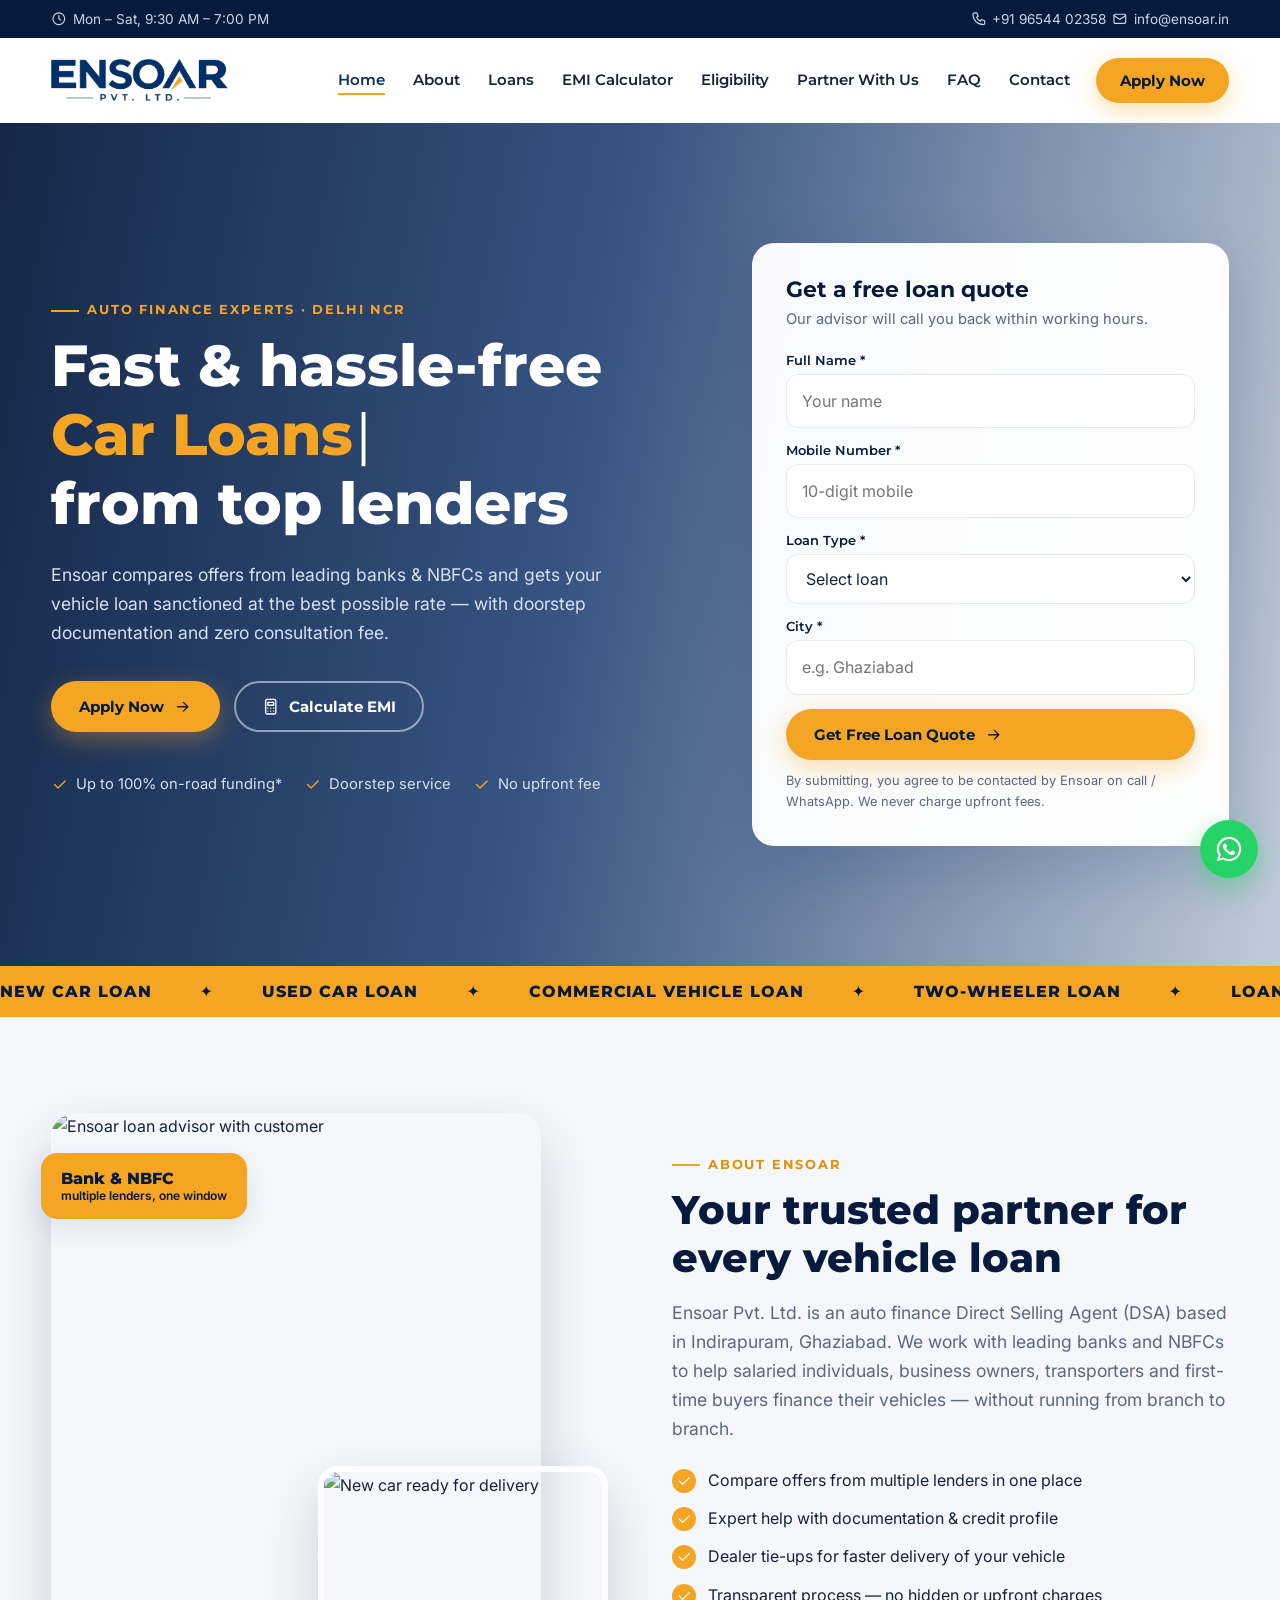
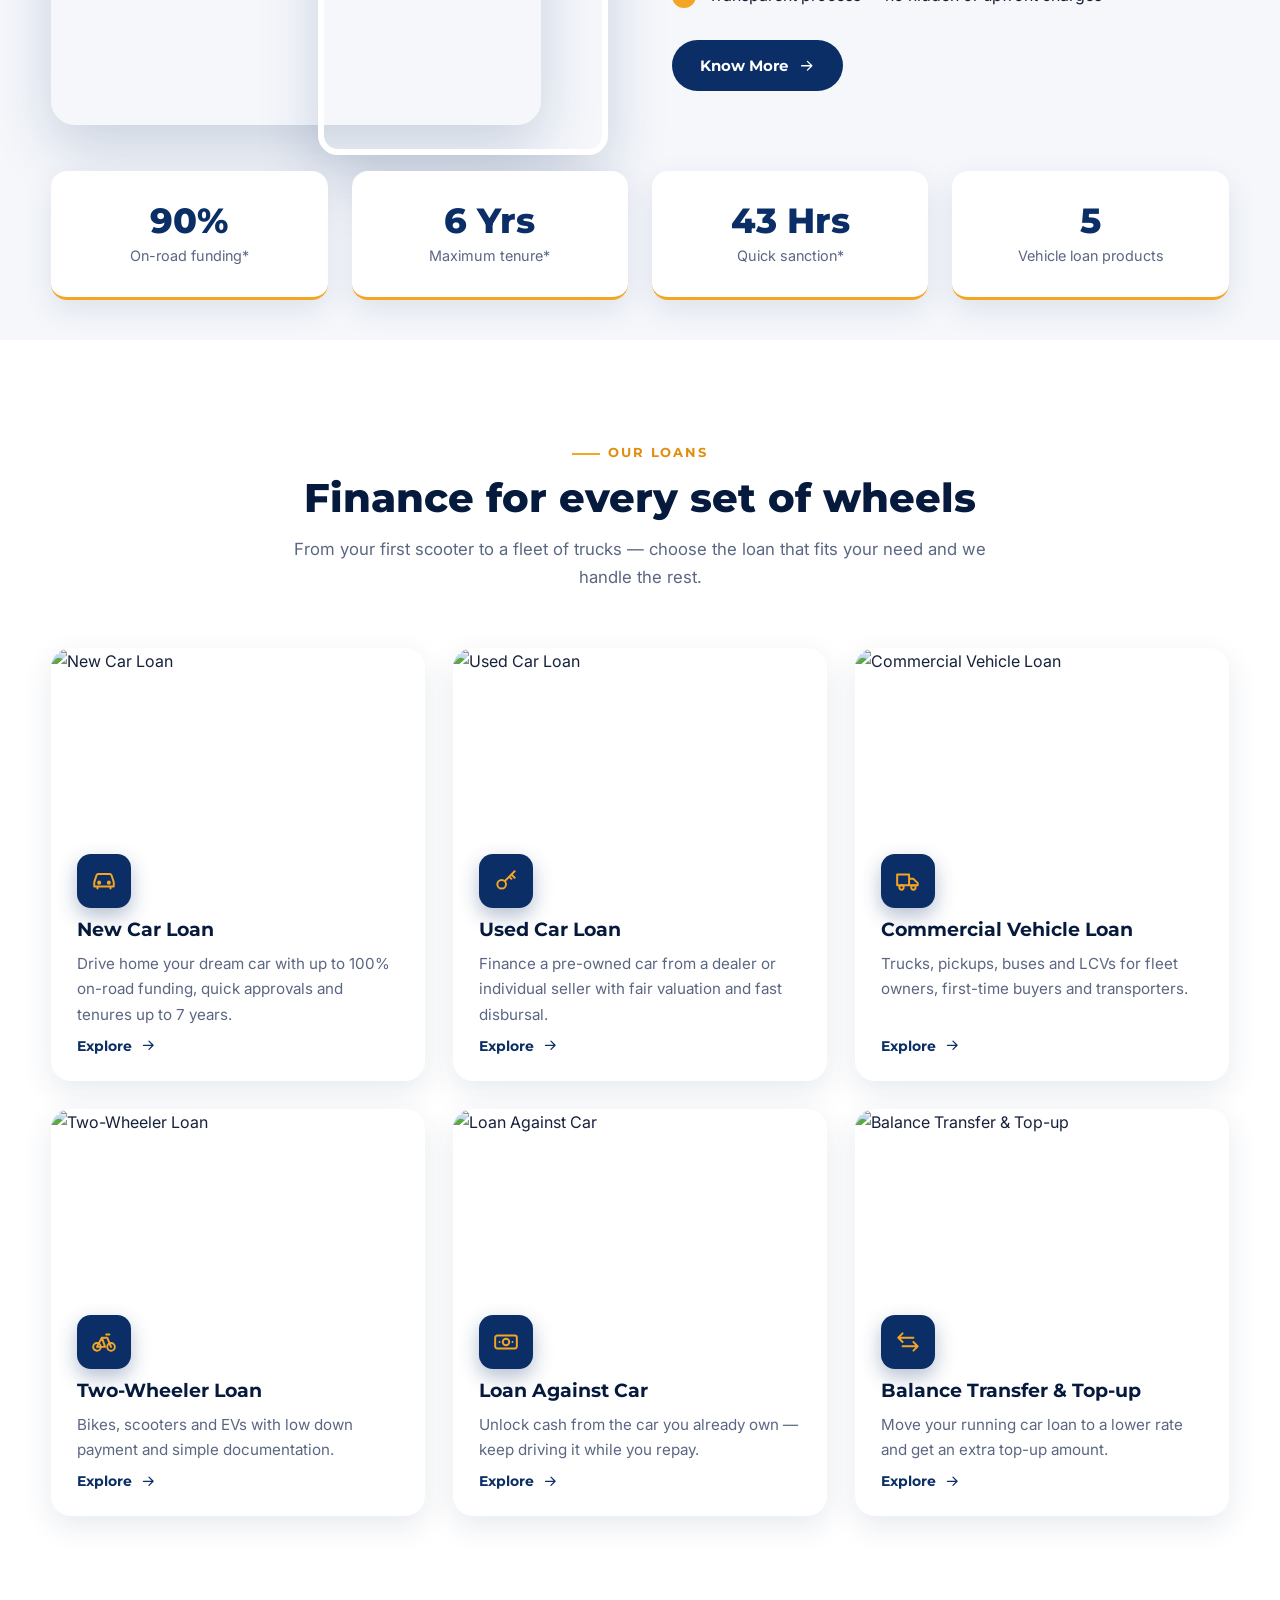
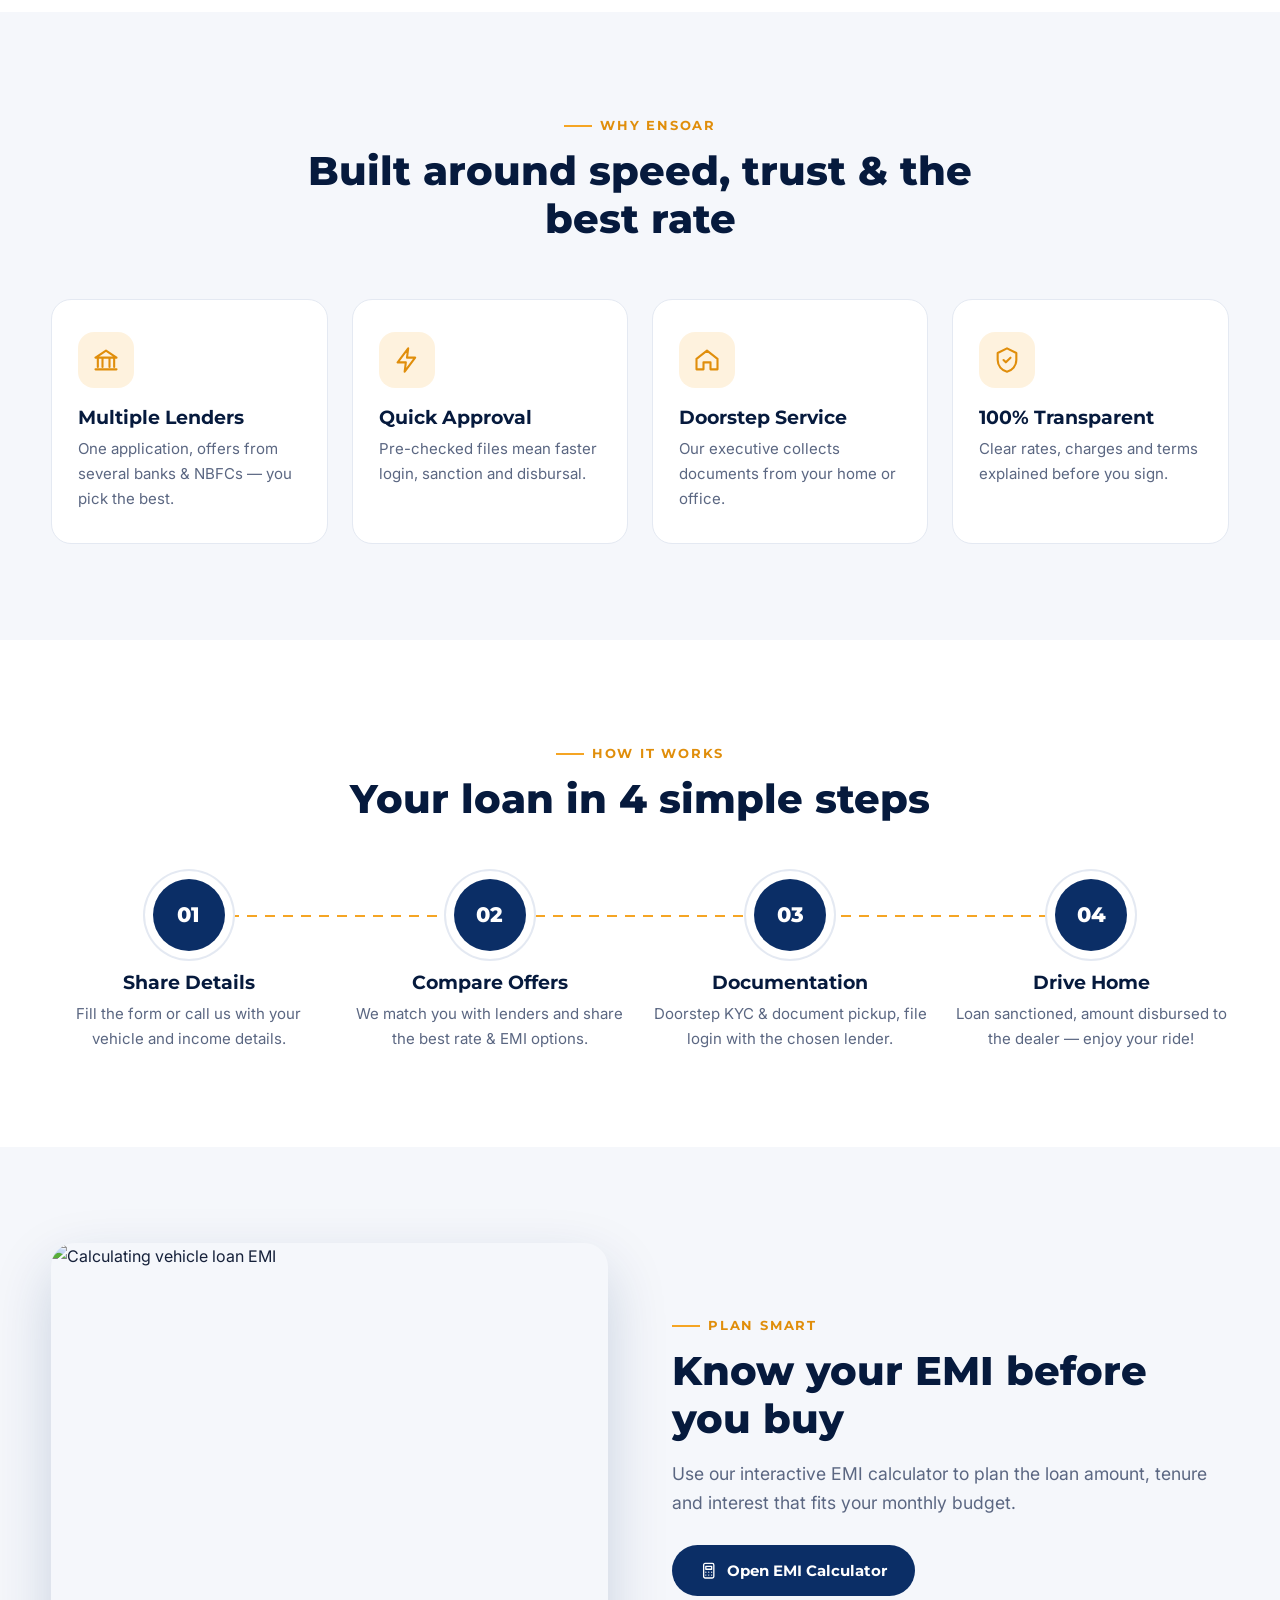
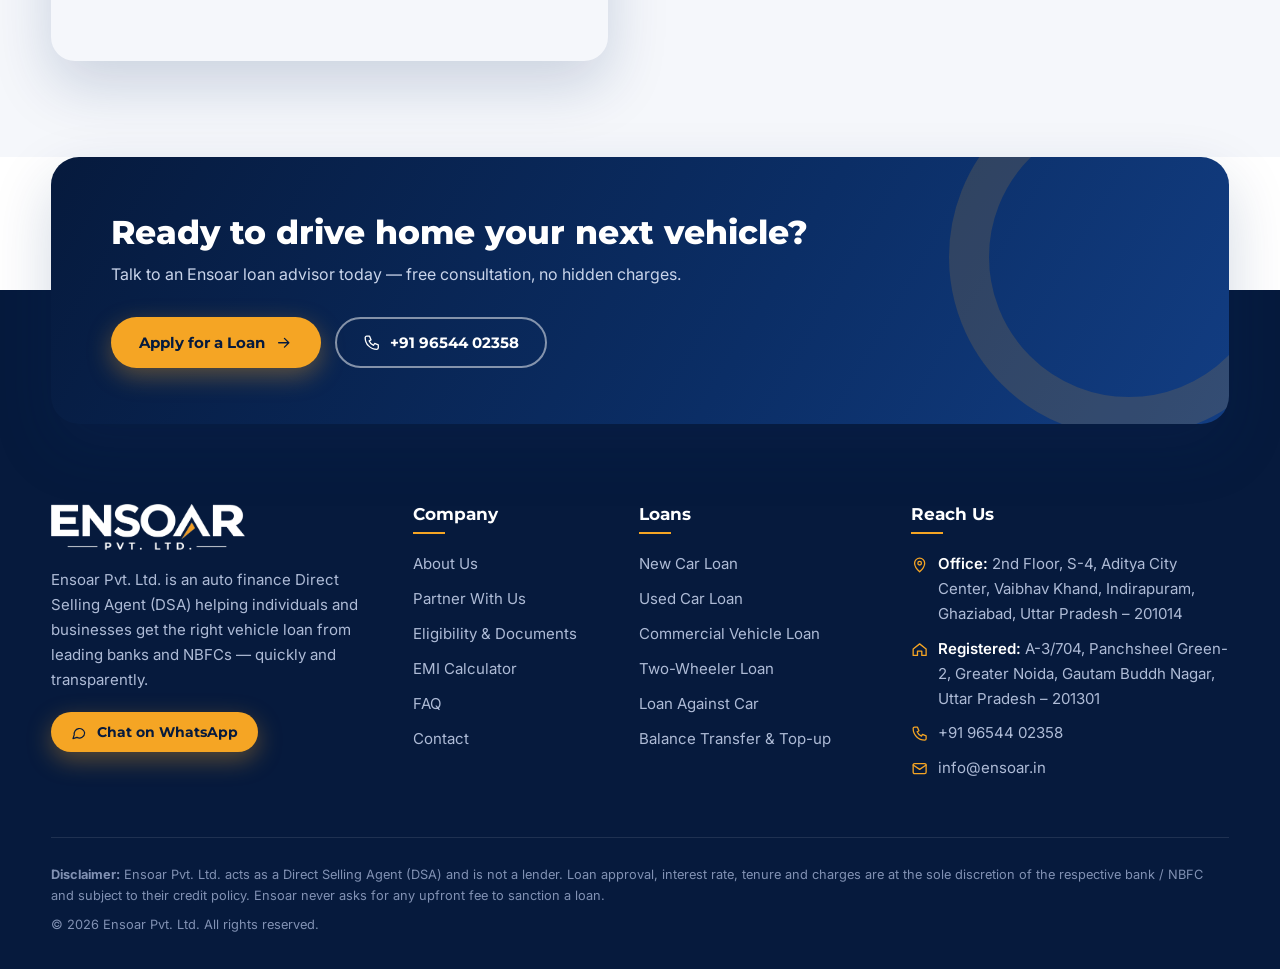
==== docs/index.html @ a695dcbd "Ensoar Pvt. Ltd. website: 8-page PHP site with GitHub Pages preview" ====
<!DOCTYPE html>
<html lang="en">
<head>
<meta charset="utf-8">
<meta name="viewport" content="width=device-width, initial-scale=1">
<title>Ensoar Pvt. Ltd. | Car, Commercial Vehicle &amp; Two-Wheeler Loans in Delhi NCR</title>
<meta name="description" content="Ensoar Pvt. Ltd. — trusted auto finance DSA in Delhi NCR for new car, used car, commercial vehicle and two-wheeler loans from leading banks &amp; NBFCs.">
<meta property="og:title" content="Ensoar Pvt. Ltd. | Car, Commercial Vehicle &amp; Two-Wheeler Loans in Delhi NCR">
<meta property="og:description" content="Ensoar Pvt. Ltd. — trusted auto finance DSA in Delhi NCR for new car, used car, commercial vehicle and two-wheeler loans from leading banks &amp; NBFCs.">
<meta property="og:image" content="img/logo.png">
<meta name="theme-color" content="#0b2e66">
<link rel="icon" type="image/png" href="img/favicon.png">
<link rel="preconnect" href="https://fonts.googleapis.com">
<link rel="preconnect" href="https://fonts.gstatic.com" crossorigin>
<link rel="preconnect" href="https://images.unsplash.com">
<link href="https://fonts.googleapis.com/css2?family=Montserrat:wght@600;700;800&family=Inter:wght@400;500;600&display=swap" rel="stylesheet">
<link rel="stylesheet" href="css/style.css?v=1">
</head>
<body class="page-home">
<div class="topbar">
  <div class="wrap">
    <span><svg class="ic" viewBox="0 0 24 24" fill="none" stroke="currentColor" stroke-width="1.8" stroke-linecap="round" stroke-linejoin="round" aria-hidden="true"><circle cx="12" cy="12" r="9"/><path d="M12 7v5l3 2"/></svg> Mon – Sat, 9:30 AM – 7:00 PM</span>
    <span class="tb-right">
      <a href="tel:+919654402358"><svg class="ic" viewBox="0 0 24 24" fill="none" stroke="currentColor" stroke-width="1.8" stroke-linecap="round" stroke-linejoin="round" aria-hidden="true"><path d="M5 3h4l2 5-2.5 1.5a11 11 0 0 0 6 6L16 13l5 2v4a2 2 0 0 1-2 2A16 16 0 0 1 3 5a2 2 0 0 1 2-2z"/></svg> +91 96544 02358</a>
      <a href="mailto:info@ensoar.in"><svg class="ic" viewBox="0 0 24 24" fill="none" stroke="currentColor" stroke-width="1.8" stroke-linecap="round" stroke-linejoin="round" aria-hidden="true"><rect x="3" y="5" width="18" height="14" rx="2"/><path d="M3 7l9 6 9-6"/></svg> info@ensoar.in</a>
    </span>
  </div>
</div>
<header class="site-header" id="top">
  <div class="wrap nav-wrap">
    <a href="index.html" class="brand" aria-label="Ensoar Pvt. Ltd. home"><img src="img/logo.png" alt="Ensoar Pvt. Ltd." width="180" height="43"></a>
    <nav class="nav" id="nav" aria-label="Main">
              <a href="index.html" class="active" aria-current="page">Home</a>
              <a href="about.html">About</a>
              <a href="services.html">Loans</a>
              <a href="emi-calculator.html">EMI Calculator</a>
              <a href="eligibility.html">Eligibility</a>
              <a href="partner.html">Partner With Us</a>
              <a href="faq.html">FAQ</a>
              <a href="contact.html">Contact</a>
            <a href="contact.html#apply" class="btn btn-accent nav-cta">Apply Now</a>
    </nav>
    <button class="burger" id="burger" aria-label="Open menu" aria-expanded="false" aria-controls="nav"><span></span><span></span><span></span></button>
  </div>
</header>
<main>
<section class="hero">
  <div class="hero-bg" style="background-image:url('https://images.unsplash.com/photo-1492144534655-ae79c964c9d7?auto=format&fit=crop&w=2400&q=85')"></div>
  <div class="wrap">
    <div>
      <span class="eyebrow reveal" style="color:var(--accent)">Auto Finance Experts · Delhi NCR</span>
      <h1 class="reveal">Fast &amp; hassle-free<br><span class="rotator" data-words='["Car Loans","Used Car Loans","Truck Loans","Bike Loans","Loan Against Car"]'></span><br>from top lenders</h1>
      <p class="lead reveal">Ensoar compares offers from leading banks &amp; NBFCs and gets your vehicle loan sanctioned at the best possible rate — with doorstep documentation and zero consultation fee.</p>
      <div class="hero-actions reveal">
        <a href="contact.html#apply" class="btn btn-accent">Apply Now <svg class="ic" viewBox="0 0 24 24" fill="none" stroke="currentColor" stroke-width="1.8" stroke-linecap="round" stroke-linejoin="round" aria-hidden="true"><path d="M5 12h14M13 6l6 6-6 6"/></svg></a>
        <a href="emi-calculator.html" class="btn btn-ghost-light"><svg class="ic" viewBox="0 0 24 24" fill="none" stroke="currentColor" stroke-width="1.8" stroke-linecap="round" stroke-linejoin="round" aria-hidden="true"><rect x="5" y="2" width="14" height="20" rx="2"/><path d="M8 6h8v4H8zM8 14h.01M12 14h.01M16 14h.01M8 18h.01M12 18h.01M16 18h.01"/></svg> Calculate EMI</a>
      </div>
      <div class="hero-badges reveal">
        <span><svg class="ic" viewBox="0 0 24 24" fill="none" stroke="currentColor" stroke-width="1.8" stroke-linecap="round" stroke-linejoin="round" aria-hidden="true"><path d="M5 12l5 5L20 7"/></svg> Up to 100% on-road funding*</span>
        <span><svg class="ic" viewBox="0 0 24 24" fill="none" stroke="currentColor" stroke-width="1.8" stroke-linecap="round" stroke-linejoin="round" aria-hidden="true"><path d="M5 12l5 5L20 7"/></svg> Doorstep service</span>
        <span><svg class="ic" viewBox="0 0 24 24" fill="none" stroke="currentColor" stroke-width="1.8" stroke-linecap="round" stroke-linejoin="round" aria-hidden="true"><path d="M5 12l5 5L20 7"/></svg> No upfront fee</span>
      </div>
    </div>
    <div class="quote-card reveal r">
      <h3>Get a free loan quote</h3>
      <p>Our advisor will call you back within working hours.</p>
      <form class="form-grid" action="#" data-wa="919654402358">
  <input type="hidden" name="kind" value="loan">
  <input type="text" name="website" class="hp" tabindex="-1" autocomplete="off" aria-hidden="true">
  <div class="field"><label for="n-loan1">Full Name *</label><input id="n-loan1" name="name" required maxlength="80" autocomplete="name" placeholder="Your name"></div>
  <div class="field"><label for="p-loan1">Mobile Number *</label><input id="p-loan1" name="phone" type="tel" required pattern="[6-9][0-9]{9}" maxlength="10" inputmode="numeric" autocomplete="tel-national" placeholder="10-digit mobile"></div>
      <div class="field"><label for="l-loan1">Loan Type *</label><select id="l-loan1" name="loan" required><option value="">Select loan</option><option>New Car Loan</option><option>Used Car Loan</option><option>Commercial Vehicle Loan</option><option>Two-Wheeler Loan</option><option>Loan Against Car</option><option>Balance Transfer & Top-up</option></select></div>
    <div class="field"><label for="c-loan1">City *</label><input id="c-loan1" name="city" required maxlength="60" placeholder="e.g. Ghaziabad"></div>
    <div class="field full">
    <button class="btn btn-accent" type="submit">Get Free Loan Quote <svg class="ic" viewBox="0 0 24 24" fill="none" stroke="currentColor" stroke-width="1.8" stroke-linecap="round" stroke-linejoin="round" aria-hidden="true"><path d="M5 12h14M13 6l6 6-6 6"/></svg></button>
    <p class="form-note">By submitting, you agree to be contacted by Ensoar on call / WhatsApp. We never charge upfront fees.</p>
  </div>
</form>
    </div>
  </div>
</section>

<div class="marquee" aria-hidden="true">
  <div class="marquee-track">
    <span>New Car Loan</span><span>Used Car Loan</span><span>Commercial Vehicle Loan</span><span>Two-Wheeler Loan</span><span>Loan Against Car</span><span>Balance Transfer</span><span>EV Finance</span><span>New Car Loan</span><span>Used Car Loan</span><span>Commercial Vehicle Loan</span><span>Two-Wheeler Loan</span><span>Loan Against Car</span><span>Balance Transfer</span><span>EV Finance</span>  </div>
</div>

<section class="bg-soft">
  <div class="wrap split">
    <div class="img-stack reveal l">
      <img class="main" src="https://images.unsplash.com/photo-1600880292203-757bb62b4baf?auto=format&fit=crop&w=1000&q=85" alt="Ensoar loan advisor with customer" loading="lazy">
      <img class="sub" src="https://images.unsplash.com/photo-1560958089-b8a1929cea89?auto=format&fit=crop&w=700&q=85" alt="New car ready for delivery" loading="lazy">
      <div class="tag">Bank &amp; NBFC<small>multiple lenders, one window</small></div>
    </div>
    <div class="reveal r">
      <span class="eyebrow">About Ensoar</span>
      <h2>Your trusted partner for every vehicle loan</h2>
      <p class="lead" style="margin-top:16px">Ensoar Pvt. Ltd. is an auto finance Direct Selling Agent (DSA) based in Indirapuram, Ghaziabad. We work with leading banks and NBFCs to help salaried individuals, business owners, transporters and first-time buyers finance their vehicles — without running from branch to branch.</p>
      <ul class="check-list">
        <li><svg class="ic" viewBox="0 0 24 24" fill="none" stroke="currentColor" stroke-width="1.8" stroke-linecap="round" stroke-linejoin="round" aria-hidden="true"><path d="M5 12l5 5L20 7"/></svg> Compare offers from multiple lenders in one place</li>
        <li><svg class="ic" viewBox="0 0 24 24" fill="none" stroke="currentColor" stroke-width="1.8" stroke-linecap="round" stroke-linejoin="round" aria-hidden="true"><path d="M5 12l5 5L20 7"/></svg> Expert help with documentation &amp; credit profile</li>
        <li><svg class="ic" viewBox="0 0 24 24" fill="none" stroke="currentColor" stroke-width="1.8" stroke-linecap="round" stroke-linejoin="round" aria-hidden="true"><path d="M5 12l5 5L20 7"/></svg> Dealer tie-ups for faster delivery of your vehicle</li>
        <li><svg class="ic" viewBox="0 0 24 24" fill="none" stroke="currentColor" stroke-width="1.8" stroke-linecap="round" stroke-linejoin="round" aria-hidden="true"><path d="M5 12l5 5L20 7"/></svg> Transparent process — no hidden or upfront charges</li>
      </ul>
      <a href="about.html" class="btn btn-navy">Know More <svg class="ic" viewBox="0 0 24 24" fill="none" stroke="currentColor" stroke-width="1.8" stroke-linecap="round" stroke-linejoin="round" aria-hidden="true"><path d="M5 12h14M13 6l6 6-6 6"/></svg></a>
    </div>
  </div>
</section>

<section class="stats-section bg-soft" style="padding-top:20px">
  <div class="wrap stats" data-stagger>
    <div class="stat"><b data-count="100" data-suffix="%">0</b><small>On-road funding*</small></div>
    <div class="stat"><b data-count="7" data-suffix=" Yrs">0</b><small>Maximum tenure*</small></div>
    <div class="stat"><b data-count="48" data-suffix=" Hrs">0</b><small>Quick sanction*</small></div>
    <div class="stat"><b data-count="6">0</b><small>Vehicle loan products</small></div>
  </div>
</section>

<section>
  <div class="wrap">
    <div class="sec-head reveal">
      <span class="eyebrow">Our Loans</span>
      <h2>Finance for every set of wheels</h2>
      <p>From your first scooter to a fleet of trucks — choose the loan that fits your need and we handle the rest.</p>
    </div>
    <div class="cards" data-stagger>
            <a class="loan-card" href="services.html#new-car">
        <div class="thumb"><img src="https://images.unsplash.com/photo-1494976388531-d1058494cdd8?auto=format&fit=crop&w=800&q=85" alt="New Car Loan" loading="lazy"></div>
        <div class="body">
          <span class="ic-badge"><svg class="ic" viewBox="0 0 24 24" fill="none" stroke="currentColor" stroke-width="1.8" stroke-linecap="round" stroke-linejoin="round" aria-hidden="true"><path d="M5 17h14M6 17v2M18 17v2M3 13l2-6a2 2 0 0 1 2-1.4h10A2 2 0 0 1 19 7l2 6v4H3z"/><circle cx="7.5" cy="13.5" r="1"/><circle cx="16.5" cy="13.5" r="1"/></svg></span>
          <h3>New Car Loan</h3>
          <p>Drive home your dream car with up to 100% on-road funding, quick approvals and tenures up to 7 years.</p>
          <span class="more">Explore <svg class="ic" viewBox="0 0 24 24" fill="none" stroke="currentColor" stroke-width="1.8" stroke-linecap="round" stroke-linejoin="round" aria-hidden="true"><path d="M5 12h14M13 6l6 6-6 6"/></svg></span>
        </div>
      </a>
            <a class="loan-card" href="services.html#used-car">
        <div class="thumb"><img src="https://images.unsplash.com/photo-1549317661-bd32c8ce0db2?auto=format&fit=crop&w=800&q=85" alt="Used Car Loan" loading="lazy"></div>
        <div class="body">
          <span class="ic-badge"><svg class="ic" viewBox="0 0 24 24" fill="none" stroke="currentColor" stroke-width="1.8" stroke-linecap="round" stroke-linejoin="round" aria-hidden="true"><circle cx="8" cy="15" r="4"/><path d="M11 12l9-9M17 6l3 3M15 8l2 2"/></svg></span>
          <h3>Used Car Loan</h3>
          <p>Finance a pre-owned car from a dealer or individual seller with fair valuation and fast disbursal.</p>
          <span class="more">Explore <svg class="ic" viewBox="0 0 24 24" fill="none" stroke="currentColor" stroke-width="1.8" stroke-linecap="round" stroke-linejoin="round" aria-hidden="true"><path d="M5 12h14M13 6l6 6-6 6"/></svg></span>
        </div>
      </a>
            <a class="loan-card" href="services.html#commercial">
        <div class="thumb"><img src="https://images.unsplash.com/photo-1519003722824-194d4455a60c?auto=format&fit=crop&w=800&q=85" alt="Commercial Vehicle Loan" loading="lazy"></div>
        <div class="body">
          <span class="ic-badge"><svg class="ic" viewBox="0 0 24 24" fill="none" stroke="currentColor" stroke-width="1.8" stroke-linecap="round" stroke-linejoin="round" aria-hidden="true"><path d="M2 6h11v10H2zM13 10h4l4 4v2h-8z"/><circle cx="6" cy="18" r="2"/><circle cx="17" cy="18" r="2"/></svg></span>
          <h3>Commercial Vehicle Loan</h3>
          <p>Trucks, pickups, buses and LCVs for fleet owners, first-time buyers and transporters.</p>
          <span class="more">Explore <svg class="ic" viewBox="0 0 24 24" fill="none" stroke="currentColor" stroke-width="1.8" stroke-linecap="round" stroke-linejoin="round" aria-hidden="true"><path d="M5 12h14M13 6l6 6-6 6"/></svg></span>
        </div>
      </a>
            <a class="loan-card" href="services.html#two-wheeler">
        <div class="thumb"><img src="https://images.unsplash.com/photo-1558981806-ec527fa84c39?auto=format&fit=crop&w=800&q=85" alt="Two-Wheeler Loan" loading="lazy"></div>
        <div class="body">
          <span class="ic-badge"><svg class="ic" viewBox="0 0 24 24" fill="none" stroke="currentColor" stroke-width="1.8" stroke-linecap="round" stroke-linejoin="round" aria-hidden="true"><circle cx="5.5" cy="16.5" r="3.5"/><circle cx="18.5" cy="16.5" r="3.5"/><path d="M5.5 16.5L10 8h5l3.5 8.5M10 8l3 8.5h-7.5M14 5h3"/></svg></span>
          <h3>Two-Wheeler Loan</h3>
          <p>Bikes, scooters and EVs with low down payment and simple documentation.</p>
          <span class="more">Explore <svg class="ic" viewBox="0 0 24 24" fill="none" stroke="currentColor" stroke-width="1.8" stroke-linecap="round" stroke-linejoin="round" aria-hidden="true"><path d="M5 12h14M13 6l6 6-6 6"/></svg></span>
        </div>
      </a>
            <a class="loan-card" href="services.html#loan-against-car">
        <div class="thumb"><img src="https://images.unsplash.com/photo-1552519507-da3b142c6e3d?auto=format&fit=crop&w=800&q=85" alt="Loan Against Car" loading="lazy"></div>
        <div class="body">
          <span class="ic-badge"><svg class="ic" viewBox="0 0 24 24" fill="none" stroke="currentColor" stroke-width="1.8" stroke-linecap="round" stroke-linejoin="round" aria-hidden="true"><rect x="2" y="6" width="20" height="12" rx="2"/><circle cx="12" cy="12" r="3"/><path d="M6 12h.01M18 12h.01"/></svg></span>
          <h3>Loan Against Car</h3>
          <p>Unlock cash from the car you already own — keep driving it while you repay.</p>
          <span class="more">Explore <svg class="ic" viewBox="0 0 24 24" fill="none" stroke="currentColor" stroke-width="1.8" stroke-linecap="round" stroke-linejoin="round" aria-hidden="true"><path d="M5 12h14M13 6l6 6-6 6"/></svg></span>
        </div>
      </a>
            <a class="loan-card" href="services.html#balance-transfer">
        <div class="thumb"><img src="https://images.unsplash.com/photo-1554224155-6726b3ff858f?auto=format&fit=crop&w=800&q=85" alt="Balance Transfer & Top-up" loading="lazy"></div>
        <div class="body">
          <span class="ic-badge"><svg class="ic" viewBox="0 0 24 24" fill="none" stroke="currentColor" stroke-width="1.8" stroke-linecap="round" stroke-linejoin="round" aria-hidden="true"><path d="M7 4L3 8l4 4M3 8h14M17 20l4-4-4-4M21 16H7"/></svg></span>
          <h3>Balance Transfer & Top-up</h3>
          <p>Move your running car loan to a lower rate and get an extra top-up amount.</p>
          <span class="more">Explore <svg class="ic" viewBox="0 0 24 24" fill="none" stroke="currentColor" stroke-width="1.8" stroke-linecap="round" stroke-linejoin="round" aria-hidden="true"><path d="M5 12h14M13 6l6 6-6 6"/></svg></span>
        </div>
      </a>
          </div>
  </div>
</section>

<section class="bg-soft">
  <div class="wrap">
    <div class="sec-head reveal">
      <span class="eyebrow">Why Ensoar</span>
      <h2>Built around speed, trust &amp; the best rate</h2>
    </div>
    <div class="features" data-stagger>
      <div class="feature"><div class="fi"><svg class="ic" viewBox="0 0 24 24" fill="none" stroke="currentColor" stroke-width="1.8" stroke-linecap="round" stroke-linejoin="round" aria-hidden="true"><path d="M3 10h18L12 4zM5 10v8M9 10v8M15 10v8M19 10v8M3 20h18"/></svg></div><h3>Multiple Lenders</h3><p>One application, offers from several banks &amp; NBFCs — you pick the best.</p></div>
      <div class="feature"><div class="fi"><svg class="ic" viewBox="0 0 24 24" fill="none" stroke="currentColor" stroke-width="1.8" stroke-linecap="round" stroke-linejoin="round" aria-hidden="true"><path d="M13 2L4 14h7l-1 8 9-12h-7z"/></svg></div><h3>Quick Approval</h3><p>Pre-checked files mean faster login, sanction and disbursal.</p></div>
      <div class="feature"><div class="fi"><svg class="ic" viewBox="0 0 24 24" fill="none" stroke="currentColor" stroke-width="1.8" stroke-linecap="round" stroke-linejoin="round" aria-hidden="true"><path d="M3 11l9-7 9 7v9h-6v-6H9v6H3z"/></svg></div><h3>Doorstep Service</h3><p>Our executive collects documents from your home or office.</p></div>
      <div class="feature"><div class="fi"><svg class="ic" viewBox="0 0 24 24" fill="none" stroke="currentColor" stroke-width="1.8" stroke-linecap="round" stroke-linejoin="round" aria-hidden="true"><path d="M12 2l8 4v6c0 5-3.5 9-8 10-4.5-1-8-5-8-10V6z"/><path d="M9 12l2 2 4-4"/></svg></div><h3>100% Transparent</h3><p>Clear rates, charges and terms explained before you sign.</p></div>
    </div>
  </div>
</section>

<section>
  <div class="wrap">
    <div class="sec-head reveal">
      <span class="eyebrow">How It Works</span>
      <h2>Your loan in 4 simple steps</h2>
    </div>
    <div class="steps" data-stagger>
      <div class="step"><h3>Share Details</h3><p>Fill the form or call us with your vehicle and income details.</p></div>
      <div class="step"><h3>Compare Offers</h3><p>We match you with lenders and share the best rate &amp; EMI options.</p></div>
      <div class="step"><h3>Documentation</h3><p>Doorstep KYC &amp; document pickup, file login with the chosen lender.</p></div>
      <div class="step"><h3>Drive Home</h3><p>Loan sanctioned, amount disbursed to the dealer — enjoy your ride!</p></div>
    </div>
  </div>
</section>

<section class="bg-soft">
  <div class="wrap split rev">
    <div class="reveal r">
      <span class="eyebrow">Plan Smart</span>
      <h2>Know your EMI before you buy</h2>
      <p class="lead" style="margin:16px 0 28px">Use our interactive EMI calculator to plan the loan amount, tenure and interest that fits your monthly budget.</p>
      <a href="emi-calculator.html" class="btn btn-navy"><svg class="ic" viewBox="0 0 24 24" fill="none" stroke="currentColor" stroke-width="1.8" stroke-linecap="round" stroke-linejoin="round" aria-hidden="true"><rect x="5" y="2" width="14" height="20" rx="2"/><path d="M8 6h8v4H8zM8 14h.01M12 14h.01M16 14h.01M8 18h.01M12 18h.01M16 18h.01"/></svg> Open EMI Calculator</a>
    </div>
    <div class="reveal l z">
      <img src="https://images.unsplash.com/photo-1554224155-6726b3ff858f?auto=format&fit=crop&w=1100&q=85" alt="Calculating vehicle loan EMI" loading="lazy" style="border-radius:24px;box-shadow:var(--shadow-lg);aspect-ratio:4/3;object-fit:cover;width:100%">
    </div>
  </div>
</section>
</main>
<section class="cta-band">
  <div class="wrap cta-inner reveal">
    <div>
      <h2>Ready to drive home your next vehicle?</h2>
      <p>Talk to an Ensoar loan advisor today — free consultation, no hidden charges.</p>
    </div>
    <div class="cta-actions">
      <a href="contact.html#apply" class="btn btn-accent">Apply for a Loan <svg class="ic" viewBox="0 0 24 24" fill="none" stroke="currentColor" stroke-width="1.8" stroke-linecap="round" stroke-linejoin="round" aria-hidden="true"><path d="M5 12h14M13 6l6 6-6 6"/></svg></a>
      <a href="tel:+919654402358" class="btn btn-ghost-light"><svg class="ic" viewBox="0 0 24 24" fill="none" stroke="currentColor" stroke-width="1.8" stroke-linecap="round" stroke-linejoin="round" aria-hidden="true"><path d="M5 3h4l2 5-2.5 1.5a11 11 0 0 0 6 6L16 13l5 2v4a2 2 0 0 1-2 2A16 16 0 0 1 3 5a2 2 0 0 1 2-2z"/></svg> +91 96544 02358</a>
    </div>
  </div>
</section>
<footer class="site-footer">
  <div class="wrap footer-grid">
    <div>
      <img src="img/logo-white.png" alt="Ensoar Pvt. Ltd." class="footer-logo" width="200" height="48" loading="lazy">
      <p>Ensoar Pvt. Ltd. is an auto finance Direct Selling Agent (DSA) helping individuals and businesses get the right vehicle loan from leading banks and NBFCs — quickly and transparently.</p>
      <a href="https://wa.me/919654402358" class="btn btn-accent btn-sm" target="_blank" rel="noopener"><svg class="ic" viewBox="0 0 24 24" fill="none" stroke="currentColor" stroke-width="1.8" stroke-linecap="round" stroke-linejoin="round" aria-hidden="true"><path d="M21 12a8 8 0 0 1-11.8 7L3 21l2-6A8 8 0 1 1 21 12z"/></svg> Chat on WhatsApp</a>
    </div>
    <div>
      <h4>Company</h4>
      <ul>
        <li><a href="about.html">About Us</a></li>
        <li><a href="partner.html">Partner With Us</a></li>
        <li><a href="eligibility.html">Eligibility &amp; Documents</a></li>
        <li><a href="emi-calculator.html">EMI Calculator</a></li>
        <li><a href="faq.html">FAQ</a></li>
        <li><a href="contact.html">Contact</a></li>
      </ul>
    </div>
    <div>
      <h4>Loans</h4>
      <ul>
                  <li><a href="services.html#new-car">New Car Loan</a></li>
                  <li><a href="services.html#used-car">Used Car Loan</a></li>
                  <li><a href="services.html#commercial">Commercial Vehicle Loan</a></li>
                  <li><a href="services.html#two-wheeler">Two-Wheeler Loan</a></li>
                  <li><a href="services.html#loan-against-car">Loan Against Car</a></li>
                  <li><a href="services.html#balance-transfer">Balance Transfer & Top-up</a></li>
              </ul>
    </div>
    <div>
      <h4>Reach Us</h4>
      <ul class="f-contact">
        <li><svg class="ic" viewBox="0 0 24 24" fill="none" stroke="currentColor" stroke-width="1.8" stroke-linecap="round" stroke-linejoin="round" aria-hidden="true"><path d="M12 22s7-6.5 7-12a7 7 0 0 0-14 0c0 5.5 7 12 7 12z"/><circle cx="12" cy="10" r="2.5"/></svg><span><strong>Office:</strong> 2nd Floor, S-4, Aditya City Center, Vaibhav Khand, Indirapuram, Ghaziabad, Uttar Pradesh – 201014</span></li>
        <li><svg class="ic" viewBox="0 0 24 24" fill="none" stroke="currentColor" stroke-width="1.8" stroke-linecap="round" stroke-linejoin="round" aria-hidden="true"><path d="M3 11l9-7 9 7v9h-6v-6H9v6H3z"/></svg><span><strong>Registered:</strong> A-3/704, Panchsheel Green-2, Greater Noida, Gautam Buddh Nagar, Uttar Pradesh – 201301</span></li>
        <li><svg class="ic" viewBox="0 0 24 24" fill="none" stroke="currentColor" stroke-width="1.8" stroke-linecap="round" stroke-linejoin="round" aria-hidden="true"><path d="M5 3h4l2 5-2.5 1.5a11 11 0 0 0 6 6L16 13l5 2v4a2 2 0 0 1-2 2A16 16 0 0 1 3 5a2 2 0 0 1 2-2z"/></svg><a href="tel:+919654402358">+91 96544 02358</a></li>
        <li><svg class="ic" viewBox="0 0 24 24" fill="none" stroke="currentColor" stroke-width="1.8" stroke-linecap="round" stroke-linejoin="round" aria-hidden="true"><rect x="3" y="5" width="18" height="14" rx="2"/><path d="M3 7l9 6 9-6"/></svg><a href="mailto:info@ensoar.in">info@ensoar.in</a></li>
      </ul>
    </div>
  </div>
  <div class="wrap disclaimer">
    <p><strong>Disclaimer:</strong> Ensoar Pvt. Ltd. acts as a Direct Selling Agent (DSA) and is not a lender. Loan approval, interest rate, tenure and charges are at the sole discretion of the respective bank / NBFC and subject to their credit policy. Ensoar never asks for any upfront fee to sanction a loan.</p>
    <p>&copy; 2026 Ensoar Pvt. Ltd. All rights reserved.</p>
  </div>
</footer>
<a href="https://wa.me/919654402358?text=Hi%20Ensoar%2C%20I%20want%20to%20know%20about%20vehicle%20loans." class="wa-float" target="_blank" rel="noopener" aria-label="Chat on WhatsApp">
  <svg viewBox="0 0 32 32" aria-hidden="true"><path fill="currentColor" d="M16 3a13 13 0 0 0-11.2 19.6L3 29l6.6-1.7A13 13 0 1 0 16 3zm0 23.7a10.7 10.7 0 0 1-5.5-1.5l-.4-.2-3.9 1 1-3.8-.2-.4A10.7 10.7 0 1 1 16 26.7zm5.9-8c-.3-.2-1.9-1-2.2-1s-.5-.2-.7.2-.8 1-1 1.2-.4.2-.7 0a8.8 8.8 0 0 1-4.4-3.8c-.3-.6.3-.5.9-1.7.1-.2 0-.4 0-.5l-1-2.4c-.3-.6-.5-.5-.7-.5h-.6a1.2 1.2 0 0 0-.9.4 3.6 3.6 0 0 0-1.1 2.7 6.3 6.3 0 0 0 1.3 3.3 14.4 14.4 0 0 0 5.5 4.9c2 .9 2.8 1 3.9.8a3.3 3.3 0 0 0 2.1-1.5 2.7 2.7 0 0 0 .2-1.5c-.1-.1-.3-.2-.6-.4z"/></svg>
</a>
<a href="#top" class="to-top" aria-label="Back to top"><svg class="ic" viewBox="0 0 24 24" fill="none" stroke="currentColor" stroke-width="1.8" stroke-linecap="round" stroke-linejoin="round" aria-hidden="true"><path d="M5 12h14M13 6l6 6-6 6"/></svg></a>
<script src="js/main.js?v=1" defer></script>
</body>
</html>
---- docs/css/style.css ----
:root{
  --navy:#0b2e66;--navy-2:#123d82;--navy-dk:#061a3d;--accent:#f5a524;--accent-dk:#e08e0b;
  --ink:#16213a;--muted:#5b6782;--line:#e4e9f2;--bg:#f5f7fb;--white:#fff;
  --r:16px;--shadow:0 10px 30px rgba(11,46,102,.10);--shadow-lg:0 24px 60px rgba(11,46,102,.18);
  --ff-h:'Montserrat',system-ui,sans-serif;--ff:'Inter',system-ui,sans-serif;
}
*{box-sizing:border-box;margin:0;padding:0}
html{scroll-behavior:smooth;overflow-x:clip}
body{font-family:var(--ff);color:var(--ink);background:var(--white);line-height:1.65;-webkit-font-smoothing:antialiased;overflow-x:clip}
img{max-width:100%;display:block}
a{color:inherit;text-decoration:none}
h1,h2,h3,h4{font-family:var(--ff-h);line-height:1.2;color:var(--navy-dk)}
h1{font-size:clamp(2.1rem,4.6vw,3.6rem);font-weight:800}
h2{font-size:clamp(1.7rem,3.2vw,2.5rem);font-weight:800}
h3{font-size:1.2rem;font-weight:700}
.wrap{width:min(1200px,92%);margin-inline:auto}
.ic{width:1.15em;height:1.15em;flex:none}
section{padding:96px 0}
.bg-soft{background:var(--bg)}
.eyebrow{display:inline-flex;align-items:center;gap:8px;font:700 .8rem/1 var(--ff-h);letter-spacing:.14em;text-transform:uppercase;color:var(--accent-dk);margin-bottom:14px}
.eyebrow::before{content:"";width:28px;height:2px;background:var(--accent)}
.sec-head{max-width:720px;margin:0 auto 56px;text-align:center}
.sec-head p{color:var(--muted);margin-top:14px;font-size:1.05rem}
.lead{font-size:1.1rem;color:var(--muted)}

/* buttons */
.btn{display:inline-flex;align-items:center;gap:10px;padding:14px 26px;border-radius:999px;font:700 .95rem var(--ff-h);border:2px solid transparent;cursor:pointer;transition:transform .25s,box-shadow .25s,background .25s,color .25s}
.btn:hover{transform:translateY(-2px)}
.btn .ic{transition:transform .25s}.btn:hover .ic{transform:translateX(3px)}
.btn-accent{background:var(--accent);color:var(--navy-dk);box-shadow:0 8px 24px rgba(245,165,36,.35)}
.btn-accent:hover{background:var(--accent-dk);box-shadow:0 12px 30px rgba(245,165,36,.45)}
.btn-navy{background:var(--navy);color:#fff}.btn-navy:hover{background:var(--navy-2);box-shadow:var(--shadow)}
.btn-ghost-light{border-color:rgba(255,255,255,.5);color:#fff}.btn-ghost-light:hover{background:#fff;color:var(--navy)}
.btn-outline{border-color:var(--navy);color:var(--navy)}.btn-outline:hover{background:var(--navy);color:#fff}
.btn-sm{padding:10px 18px;font-size:.85rem}

/* topbar + header */
.topbar{background:var(--navy-dk);color:#c9d4ea;font-size:.85rem}
.topbar .wrap{display:flex;justify-content:space-between;gap:16px;padding:8px 0}
.topbar span,.topbar a{display:inline-flex;align-items:center;gap:6px}
.tb-right{display:flex;gap:22px}.topbar a:hover{color:var(--accent)}
.site-header{position:sticky;top:0;z-index:50;background:rgba(255,255,255,.92);backdrop-filter:blur(12px);border-bottom:1px solid transparent;transition:box-shadow .3s,border-color .3s}
.site-header.scrolled{box-shadow:0 6px 24px rgba(11,46,102,.08);border-color:var(--line)}
.nav-wrap{display:flex;align-items:center;justify-content:space-between;height:84px;transition:height .3s}
.scrolled .nav-wrap{height:70px}
.brand img{height:42px;width:auto}
.nav{display:flex;align-items:center;gap:4px}
.nav a:not(.btn){position:relative;padding:8px 12px;font:600 .92rem var(--ff-h);color:var(--ink);transition:color .2s}
.nav a:not(.btn)::after{content:"";position:absolute;left:12px;right:12px;bottom:2px;height:2px;background:var(--accent);transform:scaleX(0);transform-origin:left;transition:transform .3s}
.nav a:not(.btn):hover,.nav a.active{color:var(--navy)}
.nav a:not(.btn):hover::after,.nav a.active::after{transform:scaleX(1)}
.nav-cta{margin-left:10px;padding:11px 22px}
.burger{display:none;width:44px;height:44px;border:0;background:none;cursor:pointer;flex-direction:column;justify-content:center;gap:6px;padding:10px}
.burger span{height:2px;background:var(--navy);border-radius:2px;transition:.3s}
.burger[aria-expanded=true] span:nth-child(1){transform:translateY(8px) rotate(45deg)}
.burger[aria-expanded=true] span:nth-child(2){opacity:0}
.burger[aria-expanded=true] span:nth-child(3){transform:translateY(-8px) rotate(-45deg)}

/* hero */
.hero{position:relative;min-height:calc(100vh - 120px);display:flex;align-items:center;color:#fff;overflow:hidden;padding:120px 0}
.hero-bg{position:absolute;inset:0;background-size:cover;background-position:center;animation:kenburns 22s ease-in-out infinite alternate}
.hero::before{content:"";position:absolute;inset:0;z-index:1;background:linear-gradient(100deg,rgba(6,26,61,.94) 0%,rgba(11,46,102,.82) 45%,rgba(11,46,102,.25) 100%)}
.hero .wrap{position:relative;z-index:2;display:grid;grid-template-columns:1.15fr .85fr;gap:56px;align-items:center}
.hero h1{color:#fff}
.hero h1 em{font-style:normal;color:var(--accent)}
.hero p.lead{color:#d6e0f3;margin:22px 0 34px;max-width:560px}
.hero-actions{display:flex;flex-wrap:wrap;gap:14px}
.hero-badges{display:flex;flex-wrap:wrap;gap:22px;margin-top:40px;color:#d6e0f3;font-size:.92rem}
.hero-badges span{display:inline-flex;align-items:center;gap:8px}
.hero-badges .ic{color:var(--accent)}
.rotator{display:inline-block;color:var(--accent);min-width:1ch}
.rotator::after{content:"|";margin-left:2px;animation:blink 1s steps(1) infinite;color:#fff;font-weight:400}
@keyframes blink{50%{opacity:0}}
@keyframes kenburns{from{transform:scale(1)}to{transform:scale(1.12) translate(-1%,-1%)}}

/* quick-quote card */
.quote-card{background:rgba(255,255,255,.97);color:var(--ink);border-radius:22px;padding:34px;box-shadow:var(--shadow-lg);animation:floatY 6s ease-in-out infinite}
.quote-card h3{font-size:1.35rem;margin-bottom:4px}
.quote-card > p{color:var(--muted);font-size:.92rem;margin-bottom:20px}
@keyframes floatY{50%{transform:translateY(-10px)}}

/* forms */
.form-grid{display:grid;gap:14px}
.form-grid.two{grid-template-columns:1fr 1fr}
.field{display:flex;flex-direction:column;gap:6px}
.field.full{grid-column:1/-1}
.field label{font:600 .82rem var(--ff-h);color:var(--navy-dk)}
.field input,.field select,.field textarea{font:inherit;padding:13px 15px;border:1.5px solid var(--line);border-radius:12px;background:#fff;color:var(--ink);transition:border-color .2s,box-shadow .2s}
.field input:focus,.field select:focus,.field textarea:focus{outline:0;border-color:var(--navy-2);box-shadow:0 0 0 4px rgba(18,61,130,.12)}
.form-note{font-size:.8rem;color:var(--muted);margin-top:4px}
.hp{position:absolute;left:-9999px}
.alert{padding:14px 18px;border-radius:12px;margin-bottom:18px;font-weight:500}
.alert.ok{background:#e7f7ee;color:#11633a}.alert.err{background:#fdecec;color:#9b1c1c}

/* marquee */
.marquee{background:var(--accent);color:var(--navy-dk);overflow:hidden;padding:16px 0}
.marquee-track{display:flex;gap:48px;width:max-content;animation:marquee 30s linear infinite;font:800 1rem var(--ff-h);text-transform:uppercase;letter-spacing:.06em}
.marquee-track span{display:inline-flex;align-items:center;gap:48px;white-space:nowrap}
.marquee-track span::after{content:"✦"}
@keyframes marquee{to{transform:translateX(-50%)}}

/* stats */
.stats{display:grid;grid-template-columns:repeat(4,1fr);gap:24px;margin-top:-70px;position:relative;z-index:5}
.stat{background:#fff;border-radius:var(--r);padding:28px;box-shadow:var(--shadow);text-align:center;border-bottom:3px solid var(--accent)}
.stat b{display:block;font:800 2.2rem var(--ff-h);color:var(--navy)}
.stat small{color:var(--muted);font-size:.9rem}
.stats-section{padding:0 0 40px}

/* loan cards */
.cards{display:grid;grid-template-columns:repeat(3,1fr);gap:28px}
.loan-card{position:relative;background:#fff;border-radius:20px;overflow:hidden;box-shadow:var(--shadow);transition:transform .4s,box-shadow .4s;display:flex;flex-direction:column}
.loan-card:hover{transform:translateY(-8px);box-shadow:var(--shadow-lg)}
.loan-card .thumb{aspect-ratio:16/10;overflow:hidden}
.loan-card .thumb img{width:100%;height:100%;object-fit:cover;transition:transform .8s}
.loan-card:hover .thumb img{transform:scale(1.08)}
.loan-card .body{padding:26px;display:flex;flex-direction:column;gap:10px;flex:1}
.ic-badge{width:54px;height:54px;border-radius:14px;display:grid;place-items:center;background:var(--navy);color:var(--accent);margin-top:-53px;position:relative;box-shadow:0 8px 20px rgba(11,46,102,.3)}
.ic-badge .ic{width:26px;height:26px}
.loan-card p{color:var(--muted);font-size:.95rem}
.more{margin-top:auto;display:inline-flex;align-items:center;gap:8px;font:700 .9rem var(--ff-h);color:var(--navy)}
.more .ic{transition:transform .25s}.loan-card:hover .more .ic{transform:translateX(5px)}

/* split / about */
.split{display:grid;grid-template-columns:1fr 1fr;gap:64px;align-items:center}
.split.rev > :first-child{order:2}
.img-stack{position:relative}
.img-stack .main{border-radius:24px;box-shadow:var(--shadow-lg);aspect-ratio:4/5;object-fit:cover;width:88%}
.img-stack .sub{position:absolute;right:0;bottom:-30px;width:52%;border-radius:20px;border:6px solid #fff;box-shadow:var(--shadow-lg);aspect-ratio:1;object-fit:cover}
.img-stack .tag{position:absolute;left:-10px;top:40px;background:var(--accent);color:var(--navy-dk);padding:16px 20px;border-radius:16px;font:800 1rem var(--ff-h);box-shadow:var(--shadow);animation:floatY 5s ease-in-out infinite}
.img-stack .tag small{display:block;font:600 .75rem var(--ff)}
.check-list{list-style:none;display:grid;gap:12px;margin:24px 0 32px}
.check-list li{display:flex;gap:12px;align-items:flex-start}
.check-list .ic{color:#fff;background:var(--accent);border-radius:50%;padding:4px;width:24px;height:24px;margin-top:2px}

/* features */
.features{display:grid;grid-template-columns:repeat(4,1fr);gap:24px}
.feature{padding:32px 26px;border-radius:20px;background:#fff;border:1px solid var(--line);transition:.35s}
.feature:hover{background:var(--navy);transform:translateY(-6px);box-shadow:var(--shadow-lg)}
.feature:hover h3{color:#fff}.feature:hover p{color:#c9d4ea}
.feature .fi{width:56px;height:56px;border-radius:16px;background:rgba(245,165,36,.15);color:var(--accent-dk);display:grid;place-items:center;margin-bottom:18px;transition:.35s}
.feature:hover .fi{background:var(--accent);color:var(--navy-dk);transform:rotate(-8deg)}
.feature .fi .ic{width:28px;height:28px}
.feature p{color:var(--muted);font-size:.94rem;margin-top:8px;transition:color .35s}

/* process */
.steps{display:grid;grid-template-columns:repeat(4,1fr);gap:26px;counter-reset:s;position:relative}
.steps::before{content:"";position:absolute;top:36px;left:12%;right:12%;height:2px;background:repeating-linear-gradient(90deg,var(--accent) 0 10px,transparent 10px 18px)}
.step{text-align:center;position:relative}
.step::before{counter-increment:s;content:"0" counter(s);display:grid;place-items:center;width:72px;height:72px;margin:0 auto 20px;border-radius:50%;background:var(--navy);color:#fff;font:800 1.3rem var(--ff-h);box-shadow:0 0 0 8px #fff,0 0 0 10px var(--line);transition:.3s}
.step:hover::before{background:var(--accent);color:var(--navy-dk)}
.step p{color:var(--muted);font-size:.94rem;margin-top:8px}

/* page hero */
.page-hero{position:relative;padding:120px 0 100px;color:#fff;overflow:hidden;text-align:center}
.page-hero .hero-bg{animation-duration:30s}
.page-hero::before{content:"";position:absolute;inset:0;z-index:1;background:linear-gradient(180deg,rgba(6,26,61,.88),rgba(11,46,102,.8))}
.page-hero .wrap{position:relative;z-index:2}
.page-hero h1{color:#fff}
.page-hero p{color:#d6e0f3;max-width:640px;margin:16px auto 0;font-size:1.08rem}
.crumbs{display:inline-flex;gap:8px;margin-top:22px;font-size:.88rem;color:#c9d4ea;background:rgba(255,255,255,.1);padding:8px 18px;border-radius:999px}
.crumbs a{color:var(--accent)}

/* service detail rows */
.svc{display:grid;grid-template-columns:1fr 1fr;gap:56px;align-items:center;padding:64px 0;border-bottom:1px solid var(--line);scroll-margin-top:100px}
.svc:last-child{border:0}
.svc:nth-child(even) .svc-img{order:2}
.svc-img{border-radius:24px;overflow:hidden;box-shadow:var(--shadow-lg);aspect-ratio:4/3}
.svc-img img{width:100%;height:100%;object-fit:cover;transition:transform 1s}
.svc:hover .svc-img img{transform:scale(1.05)}
.svc h2{display:flex;align-items:center;gap:14px;font-size:1.9rem}
.svc h2 .ic{color:var(--accent-dk);width:36px;height:36px}
.svc .lead{margin:14px 0 6px}
.chips{display:flex;flex-wrap:wrap;gap:10px;margin:18px 0 26px}
.chip{padding:8px 14px;border-radius:999px;background:var(--bg);border:1px solid var(--line);font:600 .82rem var(--ff-h);color:var(--navy)}

/* EMI calc */
.calc{display:grid;grid-template-columns:1.1fr .9fr;gap:0;background:#fff;border-radius:24px;box-shadow:var(--shadow-lg);overflow:hidden}
.calc-in{padding:44px}
.calc-out{padding:44px;background:linear-gradient(160deg,var(--navy),var(--navy-dk));color:#fff;display:flex;flex-direction:column;justify-content:center}
.range{margin-bottom:30px}
.range-top{display:flex;justify-content:space-between;align-items:center;margin-bottom:12px}
.range-top label{font:700 .95rem var(--ff-h);color:var(--navy-dk)}
.range-top input{width:150px;text-align:right;padding:8px 12px;border:1.5px solid var(--line);border-radius:10px;font:700 1rem var(--ff-h);color:var(--navy)}
input[type=range]{-webkit-appearance:none;appearance:none;width:100%;height:8px;border-radius:8px;background:linear-gradient(90deg,var(--accent) var(--p,50%),var(--line) var(--p,50%));outline:0}
input[type=range]::-webkit-slider-thumb{-webkit-appearance:none;width:24px;height:24px;border-radius:50%;background:#fff;border:5px solid var(--navy);cursor:pointer;box-shadow:0 2px 8px rgba(0,0,0,.2)}
input[type=range]::-moz-range-thumb{width:16px;height:16px;border-radius:50%;background:#fff;border:5px solid var(--navy);cursor:pointer}
.range-scale{display:flex;justify-content:space-between;font-size:.78rem;color:var(--muted);margin-top:8px}
.emi-big{font:800 clamp(2.2rem,4vw,3rem) var(--ff-h);color:var(--accent);margin:6px 0 24px}
.calc-out h3{color:#c9d4ea;font-size:1rem;font-weight:600}
.donut{width:180px;height:180px;margin:0 auto 26px;border-radius:50%;background:conic-gradient(var(--accent) 0 var(--i,20%),#3d6fc4 var(--i,20%) 100%);display:grid;place-items:center;transition:background .4s}
.donut::after{content:"";width:118px;height:118px;border-radius:50%;background:var(--navy)}
.breakup{display:grid;gap:10px}
.breakup div{display:flex;justify-content:space-between;padding:10px 0;border-bottom:1px solid rgba(255,255,255,.14);font-size:.95rem}
.breakup b{font-family:var(--ff-h)}
.dot{display:inline-block;width:10px;height:10px;border-radius:50%;margin-right:8px}

/* docs/eligibility */
.tabs{display:flex;justify-content:center;gap:10px;flex-wrap:wrap;margin-bottom:40px}
.tab{padding:12px 24px;border-radius:999px;border:1.5px solid var(--line);background:#fff;font:700 .9rem var(--ff-h);color:var(--navy);cursor:pointer;transition:.25s}
.tab.on{background:var(--navy);border-color:var(--navy);color:#fff}
.panel{display:none;animation:fadeUp .5s}.panel.on{display:grid}
@keyframes fadeUp{from{opacity:0;transform:translateY(16px)}}
.doc-grid{grid-template-columns:1fr 1fr;gap:28px}
.box{background:#fff;border-radius:20px;padding:34px;box-shadow:var(--shadow);border-top:4px solid var(--accent)}
.box h3{display:flex;gap:10px;align-items:center;margin-bottom:16px}
.box h3 .ic{color:var(--accent-dk)}
.box ul{list-style:none;display:grid;gap:10px}
.box li{display:flex;gap:10px;color:var(--muted)}
.box li .ic{color:#1aa364;margin-top:4px}

/* FAQ */
.faq{max-width:860px;margin:0 auto;display:grid;gap:14px}
.faq details{background:#fff;border:1px solid var(--line);border-radius:16px;padding:0 26px;transition:box-shadow .3s,border-color .3s}
.faq details[open]{box-shadow:var(--shadow);border-color:transparent}
.faq summary{list-style:none;cursor:pointer;padding:22px 0;font:700 1.02rem var(--ff-h);color:var(--navy-dk);display:flex;justify-content:space-between;gap:20px;align-items:center}
.faq summary::-webkit-details-marker{display:none}
.faq summary::after{content:"+";flex:none;width:32px;height:32px;border-radius:50%;display:grid;place-items:center;background:var(--bg);color:var(--navy);font-size:1.3rem;transition:transform .3s,background .3s}
.faq details[open] summary::after{transform:rotate(45deg);background:var(--accent)}
.faq details p{padding:0 0 22px;color:var(--muted)}

/* contact */
.contact-grid{display:grid;grid-template-columns:.9fr 1.1fr;gap:40px;align-items:start}
.info-cards{display:grid;gap:18px}
.info{display:flex;gap:18px;padding:24px;background:#fff;border-radius:18px;box-shadow:var(--shadow);transition:transform .3s}
.info:hover{transform:translateX(6px)}
.info .fi{width:52px;height:52px;border-radius:14px;background:var(--navy);color:var(--accent);display:grid;place-items:center;flex:none}
.info .fi .ic{width:24px;height:24px}
.info h4{font-size:1rem;margin-bottom:4px}
.info p,.info a{color:var(--muted);font-size:.94rem}
.info a:hover{color:var(--navy)}
.form-card{background:#fff;border-radius:24px;padding:40px;box-shadow:var(--shadow-lg);scroll-margin-top:110px}
.map{margin-top:56px;border-radius:24px;overflow:hidden;box-shadow:var(--shadow);height:420px}
.map iframe{width:100%;height:100%;border:0}

/* partner */
.partner-types{display:grid;grid-template-columns:repeat(3,1fr);gap:28px}
.ptype{position:relative;border-radius:22px;overflow:hidden;min-height:380px;display:flex;align-items:flex-end;color:#fff;box-shadow:var(--shadow)}
.ptype img{position:absolute;inset:0;width:100%;height:100%;object-fit:cover;transition:transform .8s}
.ptype:hover img{transform:scale(1.08)}
.ptype::before{content:"";position:absolute;inset:0;z-index:1;background:linear-gradient(180deg,transparent 25%,rgba(6,26,61,.95))}
.ptype div{position:relative;z-index:2;padding:28px}
.ptype h3{color:#fff;margin-bottom:6px}
.ptype p{color:#d6e0f3;font-size:.93rem}

/* values */
.values{display:grid;grid-template-columns:repeat(3,1fr);gap:24px}
.mv{padding:36px;border-radius:22px;background:linear-gradient(160deg,var(--navy),var(--navy-dk));color:#d6e0f3}
.mv h3{color:#fff;margin:14px 0 10px}
.mv .ic{width:40px;height:40px;color:var(--accent)}

/* CTA band */
.cta-band{padding:0;background:linear-gradient(transparent 50%,var(--navy-dk) 50%)}
.cta-inner{position:relative;overflow:hidden;display:flex;justify-content:space-between;align-items:center;gap:30px;flex-wrap:wrap;background:linear-gradient(120deg,var(--navy-dk),var(--navy) 60%,var(--navy-2));color:#fff;border-radius:28px;padding:56px 60px;box-shadow:var(--shadow-lg)}
.cta-inner::after{content:"";position:absolute;right:-80px;top:-80px;width:280px;height:280px;border-radius:50%;border:40px solid rgba(245,165,36,.15)}
.cta-inner h2{color:#fff;font-size:clamp(1.5rem,2.6vw,2.1rem)}
.cta-inner p{color:#c9d4ea;margin-top:8px}
.cta-actions{display:flex;gap:14px;flex-wrap:wrap;position:relative;z-index:1}

/* footer */
.site-footer{background:var(--navy-dk);color:#aebbd6;padding:80px 0 0;font-size:.94rem}
.page-contact .site-footer{padding-top:80px}
.footer-grid{display:grid;grid-template-columns:1.4fr .8fr 1fr 1.4fr;gap:44px}
.footer-logo{height:46px;width:auto;margin-bottom:18px}
.site-footer p{margin-bottom:20px}
.site-footer h4{color:#fff;font-size:1.05rem;margin-bottom:18px;position:relative;padding-bottom:10px}
.site-footer h4::after{content:"";position:absolute;left:0;bottom:0;width:32px;height:2px;background:var(--accent)}
.site-footer ul{list-style:none;display:grid;gap:10px}
.site-footer ul a:hover{color:var(--accent)}
.f-contact li{display:flex;gap:10px;align-items:flex-start}
.f-contact .ic{color:var(--accent);margin-top:4px}
.f-contact strong{color:#fff;font-weight:600}
.disclaimer{border-top:1px solid rgba(255,255,255,.1);margin-top:56px;padding:26px 0;font-size:.8rem;color:#8191b3}
.disclaimer p{margin-bottom:8px}

/* floating */
.wa-float{position:fixed;right:22px;bottom:22px;z-index:60;width:58px;height:58px;border-radius:50%;background:#25d366;color:#fff;display:grid;place-items:center;box-shadow:0 10px 26px rgba(37,211,102,.45);animation:pulse 2.4s infinite}
.wa-float svg{width:30px;height:30px}
@keyframes pulse{0%{box-shadow:0 0 0 0 rgba(37,211,102,.55)}70%{box-shadow:0 0 0 18px rgba(37,211,102,0)}100%{box-shadow:0 0 0 0 rgba(37,211,102,0)}}
.to-top{position:fixed;right:30px;bottom:92px;z-index:60;width:42px;height:42px;border-radius:50%;background:var(--navy);color:#fff;display:grid;place-items:center;opacity:0;pointer-events:none;transform:translateY(10px);transition:.3s}
.to-top .ic{transform:rotate(-90deg)}
.to-top.show{opacity:1;pointer-events:auto;transform:none}

/* reveal animations */
.reveal{opacity:0;transform:translateY(40px);transition:opacity .9s cubic-bezier(.2,.7,.2,1),transform .9s cubic-bezier(.2,.7,.2,1)}
.reveal.l{transform:translateX(-50px)}.reveal.r{transform:translateX(50px)}.reveal.z{transform:scale(.92)}
.reveal.in{opacity:1;transform:none}
.hero .reveal{transition-duration:1.1s}
@media (prefers-reduced-motion:reduce){*,*::before,*::after{animation:none!important;transition:none!important}.reveal{opacity:1;transform:none}}

/* responsive */
@media (max-width:1080px){
  .nav{position:fixed;inset:0 0 0 auto;width:min(340px,86vw);background:#fff;flex-direction:column;align-items:stretch;padding:100px 28px 28px;gap:4px;transform:translateX(100%);visibility:hidden;transition:transform .35s,visibility .35s;box-shadow:-20px 0 60px rgba(0,0,0,.15);z-index:-1;height:100vh}
  .nav.open{transform:none;visibility:visible}
  .nav a:not(.btn){padding:14px 6px;border-bottom:1px solid var(--line)}
  .nav a:not(.btn)::after{display:none}
  .nav-cta{margin:18px 0 0;justify-content:center}
  .burger{display:flex;z-index:2}
  .hero .wrap,.split,.svc,.calc,.contact-grid{grid-template-columns:1fr}
  .svc:nth-child(even) .svc-img,.split.rev > :first-child{order:0}
  .cards,.partner-types,.values{grid-template-columns:1fr 1fr}
  .features,.stats,.steps{grid-template-columns:1fr 1fr}
  .steps::before{display:none}
  .footer-grid{grid-template-columns:1fr 1fr}
  .img-stack{max-width:560px}
}
@media (max-width:640px){
  section{padding:72px 0}
  .topbar .wrap > span:first-child,.topbar a[href^=mailto]{display:none}
  .topbar .wrap{justify-content:center}
  .cards,.partner-types,.values,.features,.footer-grid,.doc-grid,.form-grid.two{grid-template-columns:1fr}
  .stats{grid-template-columns:1fr 1fr;gap:14px}.stat{padding:20px 12px}.stat b{font-size:1.6rem}
  .steps{grid-template-columns:1fr}
  .hero{padding:80px 0 120px}
  .quote-card,.calc-in,.calc-out,.form-card{padding:26px}
  .cta-inner{padding:40px 28px}
  .range-top input{width:120px}
}
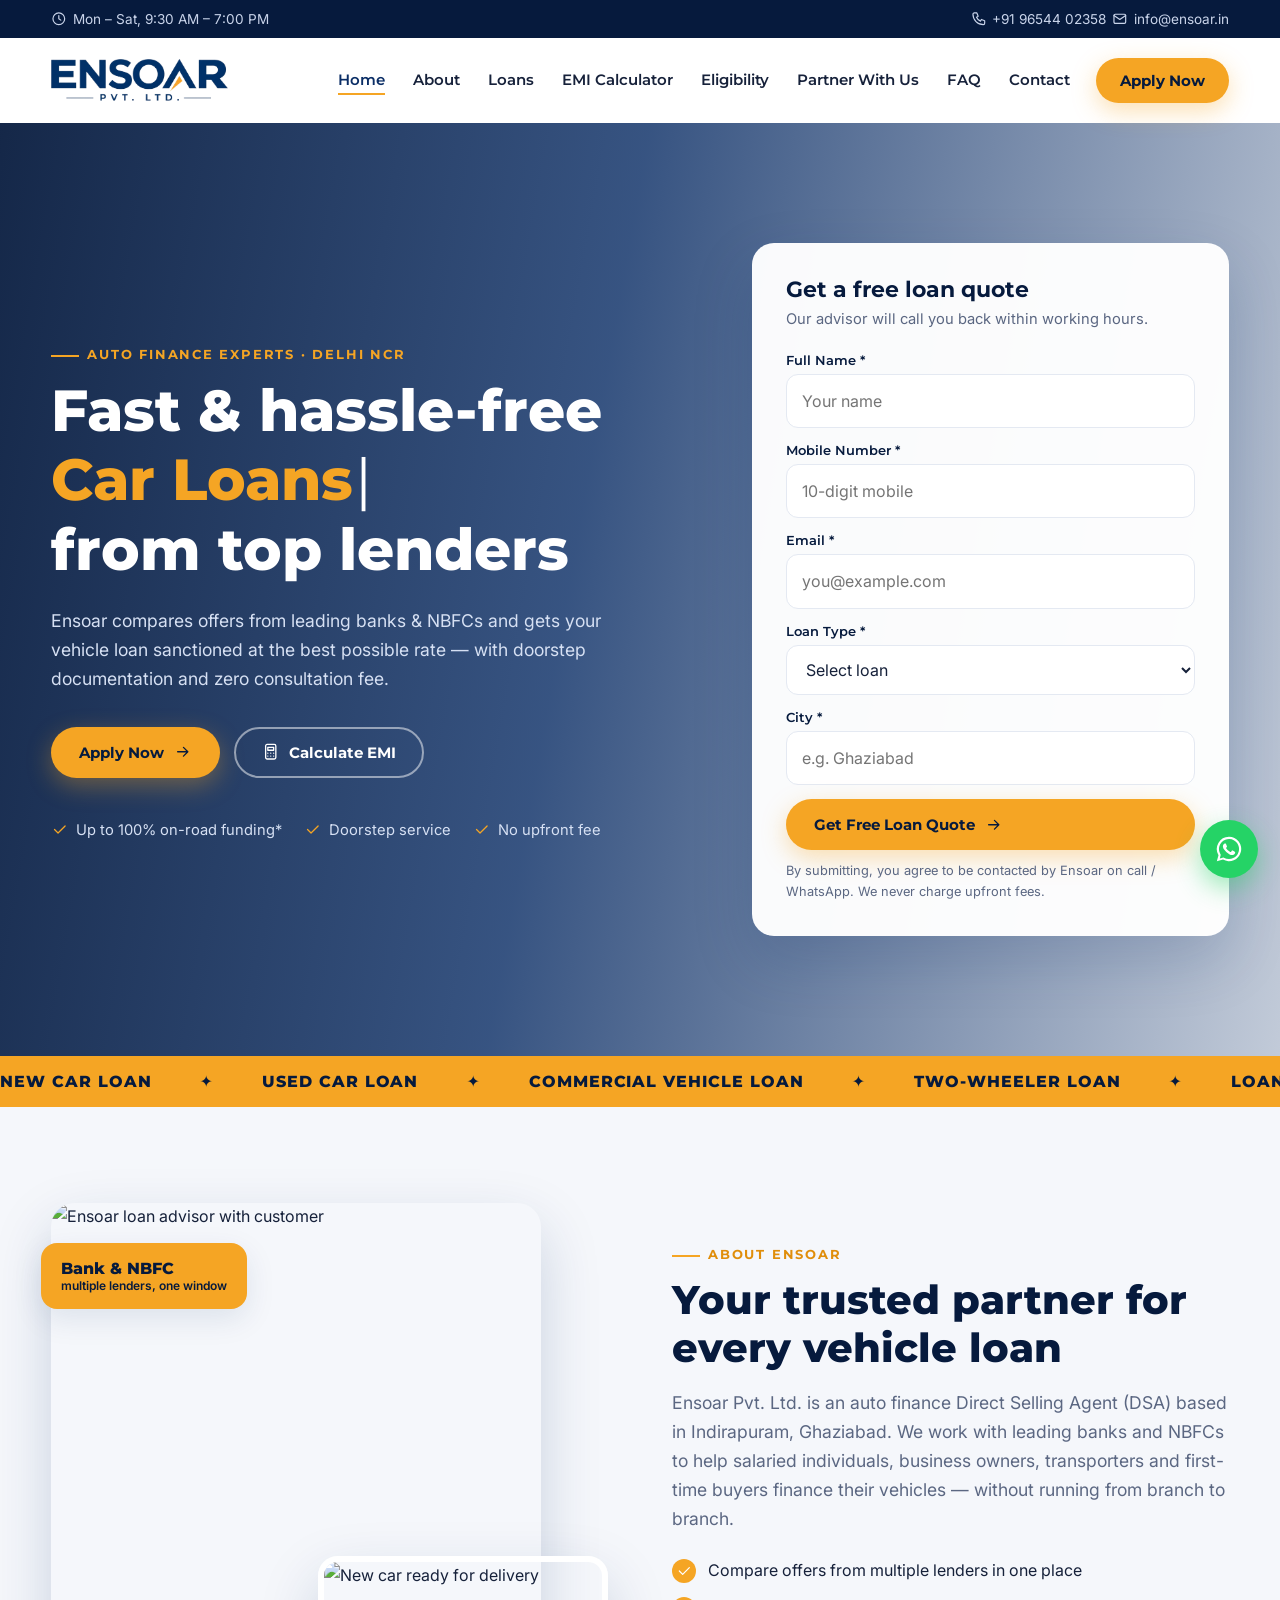
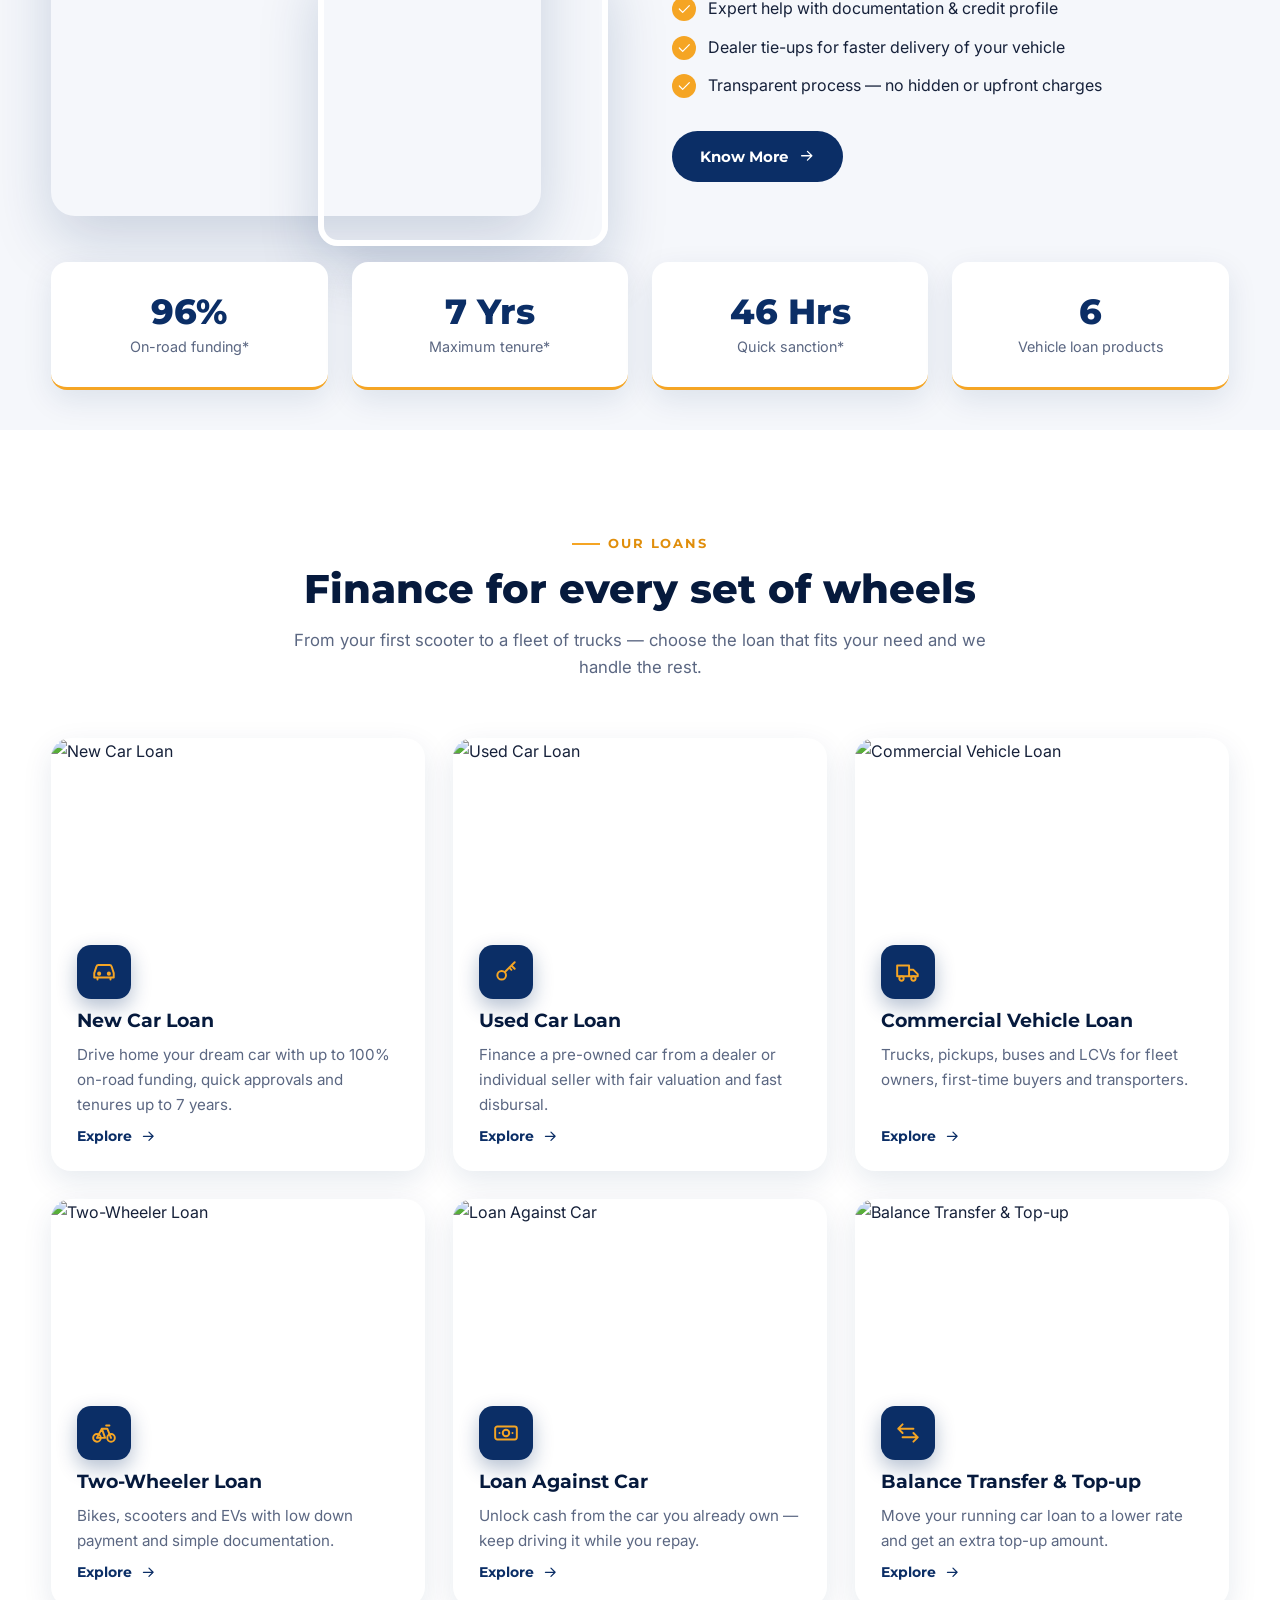
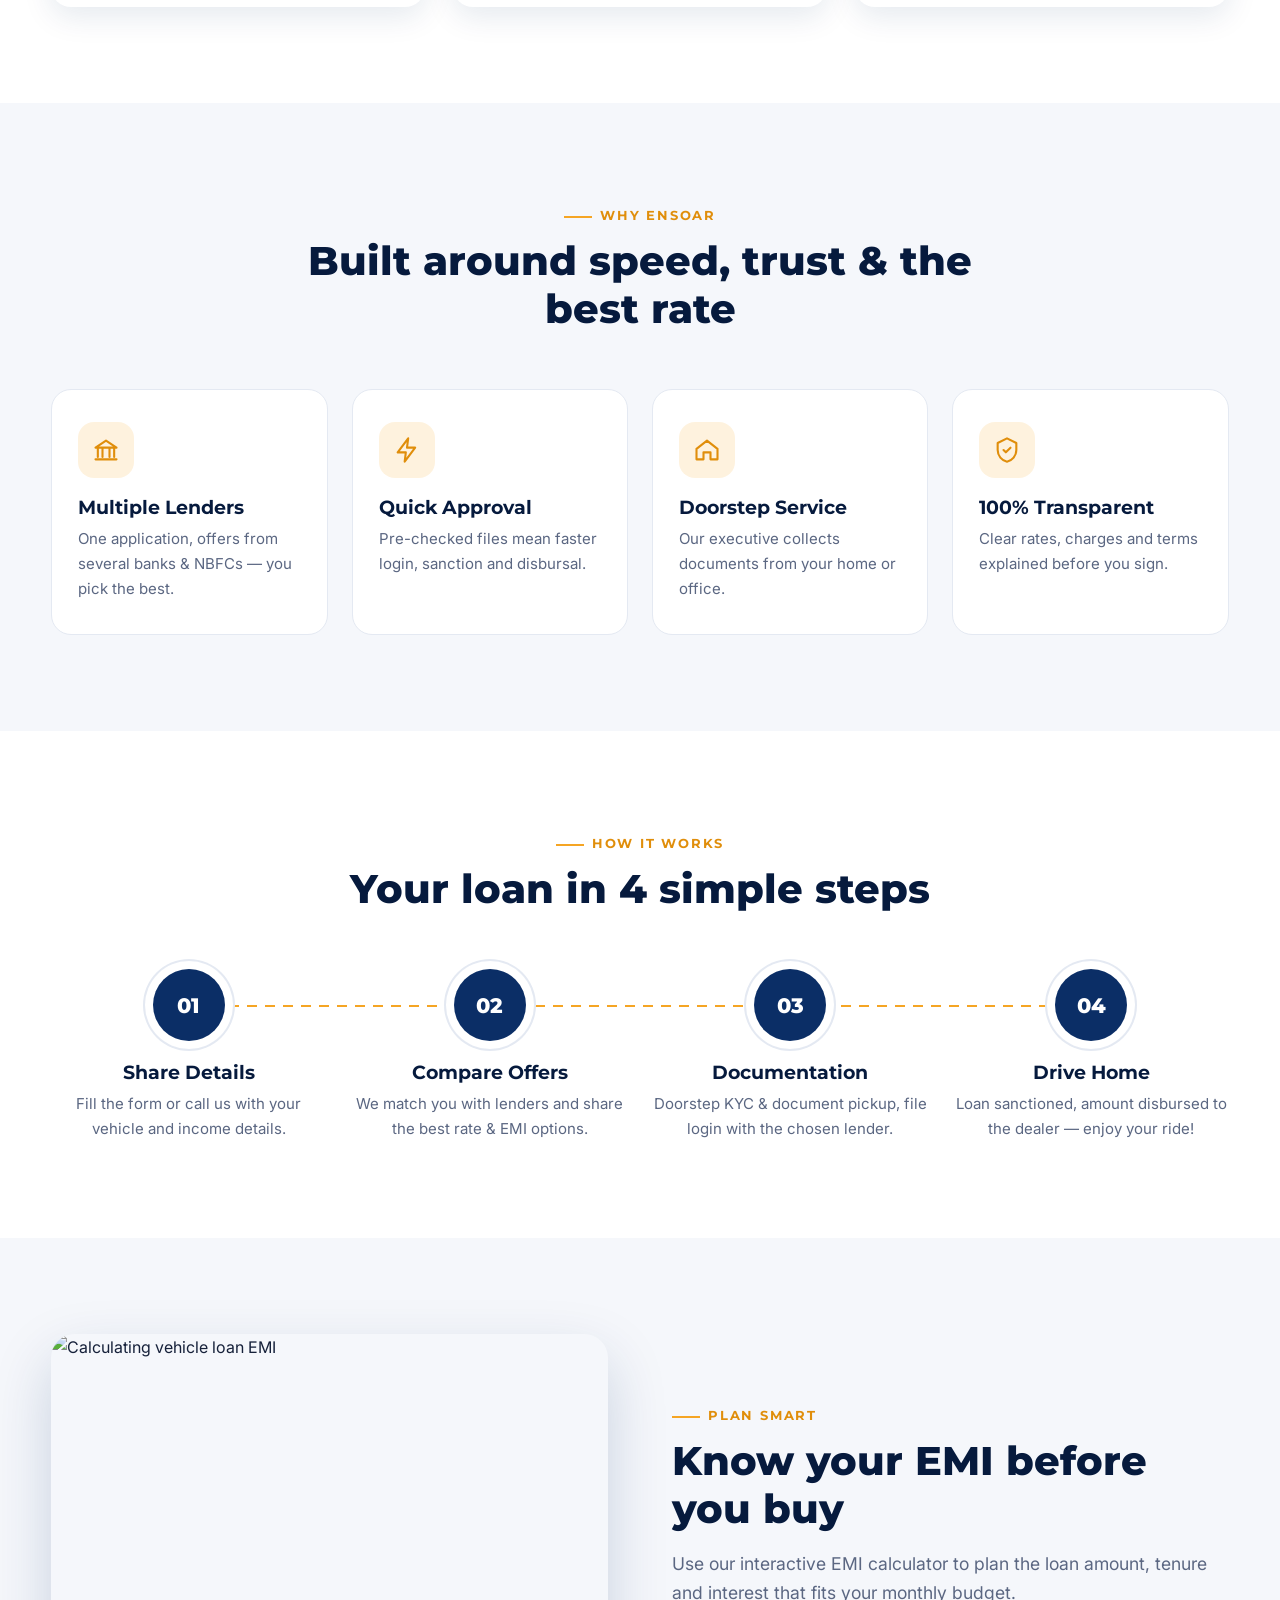
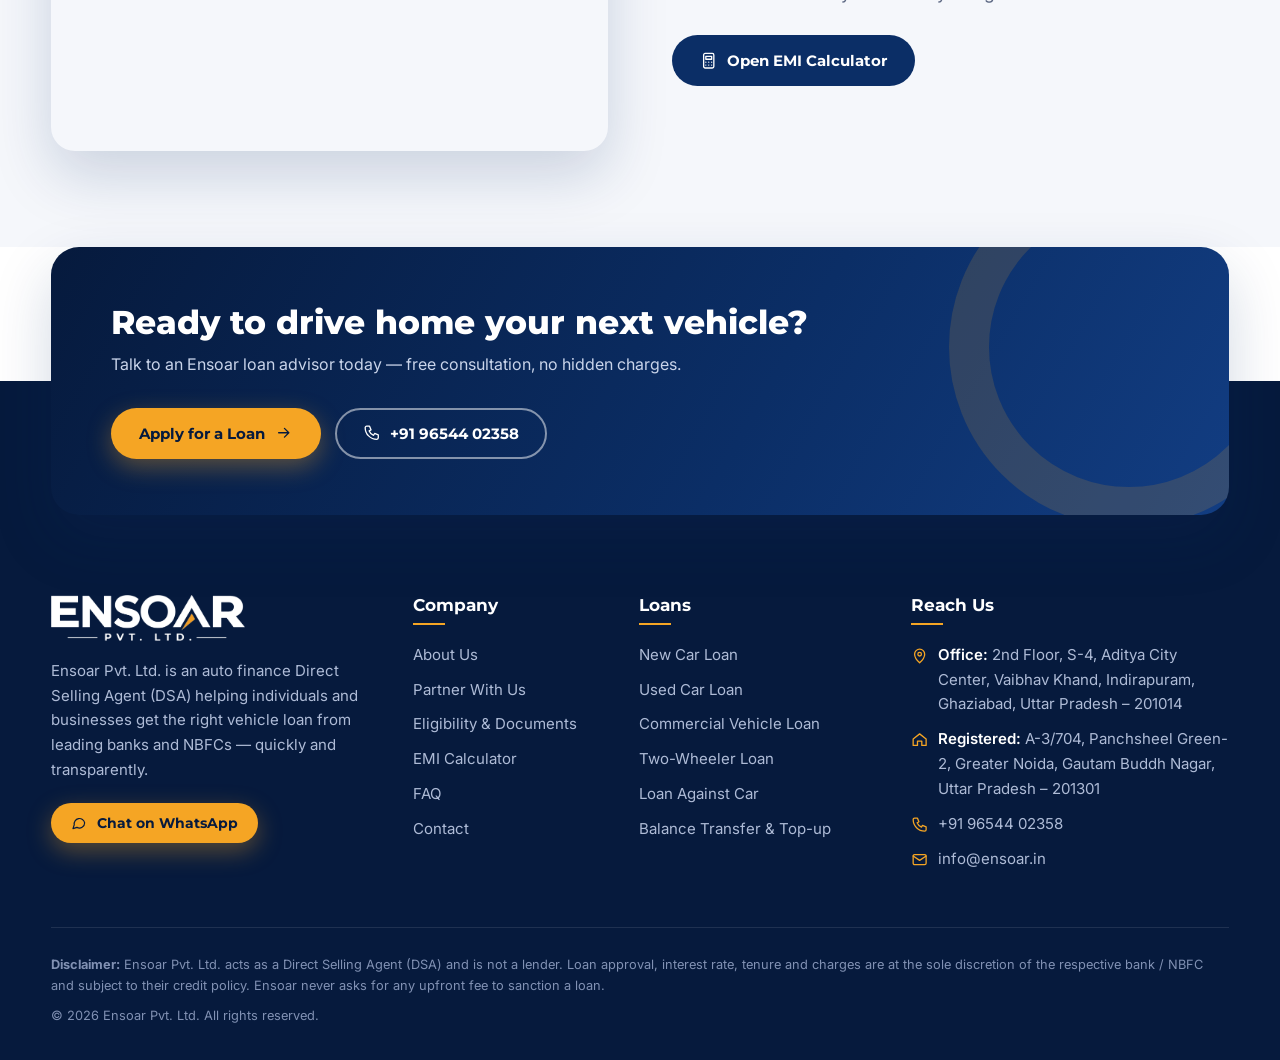
==== commit 44e05324: "Add admin panel, MySQL lead storage and confirmation emails" ====
--- a/docs/index.html
+++ b/docs/index.html
@@ -14,7 +14,7 @@
 <link rel="preconnect" href="https://fonts.gstatic.com" crossorigin>
 <link rel="preconnect" href="https://images.unsplash.com">
 <link href="https://fonts.googleapis.com/css2?family=Montserrat:wght@600;700;800&family=Inter:wght@400;500;600&display=swap" rel="stylesheet">
-<link rel="stylesheet" href="css/style.css?v=1">
+<link rel="stylesheet" href="css/style.css?v=2">
 </head>
 <body class="page-home">
 <div class="topbar">
@@ -74,6 +74,8 @@
 
   <div class="field"><label for="p-loan1">Mobile Number *</label><input id="p-loan1" name="phone" type="tel" required pattern="[6-9][0-9]{9}" maxlength="10" inputmode="numeric" autocomplete="tel-national" placeholder="10-digit mobile"></div> 
+  <div class="field"><label for="e-loan1">Email *</label><input id="e-loan1" name="email" type="email" required maxlength="120" autocomplete="email" placeholder="you@example.com"></div>+
       <div class="field"><label for="l-loan1">Loan Type *</label><select id="l-loan1" name="loan" required><option value="">Select loan</option><option>New Car Loan</option><option>Used Car Loan</option><option>Commercial Vehicle Loan</option><option>Two-Wheeler Loan</option><option>Loan Against Car</option><option>Balance Transfer & Top-up</option></select></div> 
     <div class="field"><label for="c-loan1">City *</label><input id="c-loan1" name="city" required maxlength="60" placeholder="e.g. Ghaziabad"></div>@@ -298,6 +300,6 @@
   <svg viewBox="0 0 32 32" aria-hidden="true"><path fill="currentColor" d="M16 3a13 13 0 0 0-11.2 19.6L3 29l6.6-1.7A13 13 0 1 0 16 3zm0 23.7a10.7 10.7 0 0 1-5.5-1.5l-.4-.2-3.9 1 1-3.8-.2-.4A10.7 10.7 0 1 1 16 26.7zm5.9-8c-.3-.2-1.9-1-2.2-1s-.5-.2-.7.2-.8 1-1 1.2-.4.2-.7 0a8.8 8.8 0 0 1-4.4-3.8c-.3-.6.3-.5.9-1.7.1-.2 0-.4 0-.5l-1-2.4c-.3-.6-.5-.5-.7-.5h-.6a1.2 1.2 0 0 0-.9.4 3.6 3.6 0 0 0-1.1 2.7 6.3 6.3 0 0 0 1.3 3.3 14.4 14.4 0 0 0 5.5 4.9c2 .9 2.8 1 3.9.8a3.3 3.3 0 0 0 2.1-1.5 2.7 2.7 0 0 0 .2-1.5c-.1-.1-.3-.2-.6-.4z"/></svg>
 </a>
 <a href="#top" class="to-top" aria-label="Back to top"><svg class="ic" viewBox="0 0 24 24" fill="none" stroke="currentColor" stroke-width="1.8" stroke-linecap="round" stroke-linejoin="round" aria-hidden="true"><path d="M5 12h14M13 6l6 6-6 6"/></svg></a>
-<script src="js/main.js?v=1" defer></script>
+<script src="js/main.js?v=2" defer></script>
 </body>
 </html>
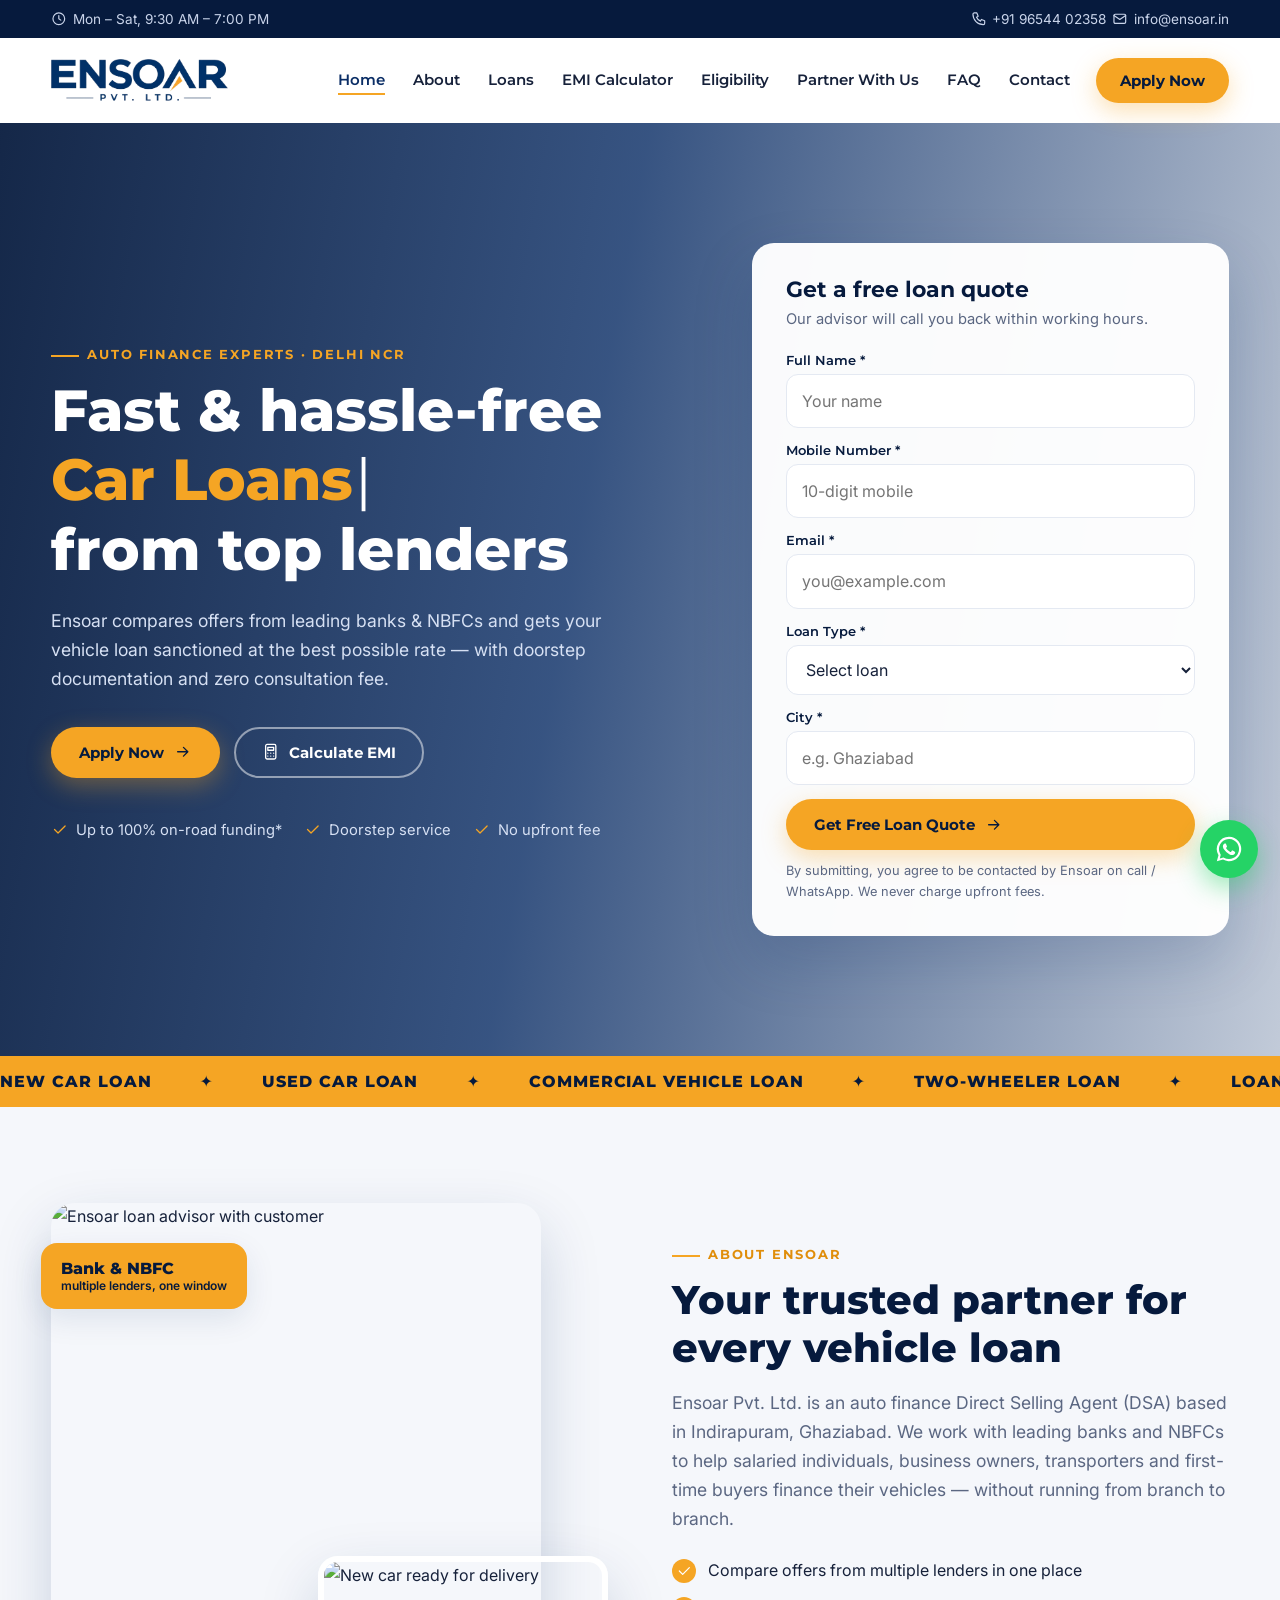
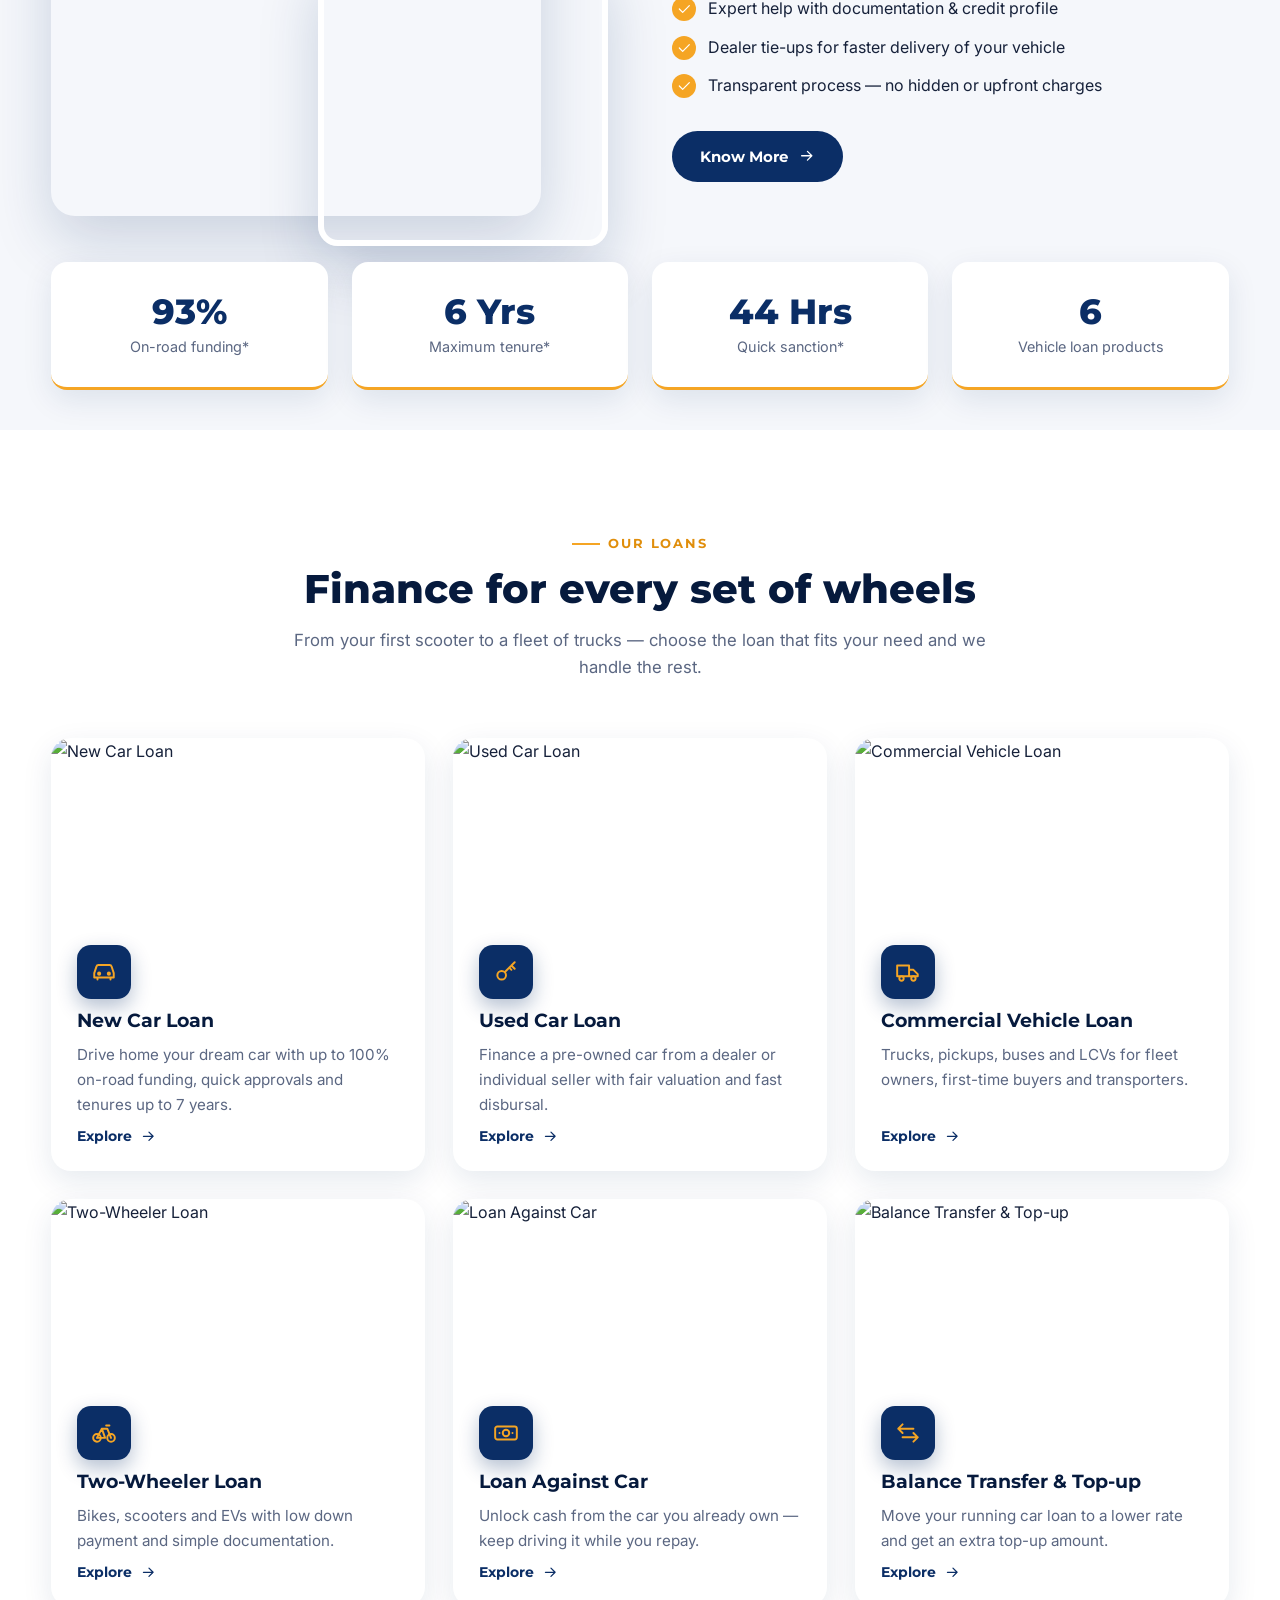
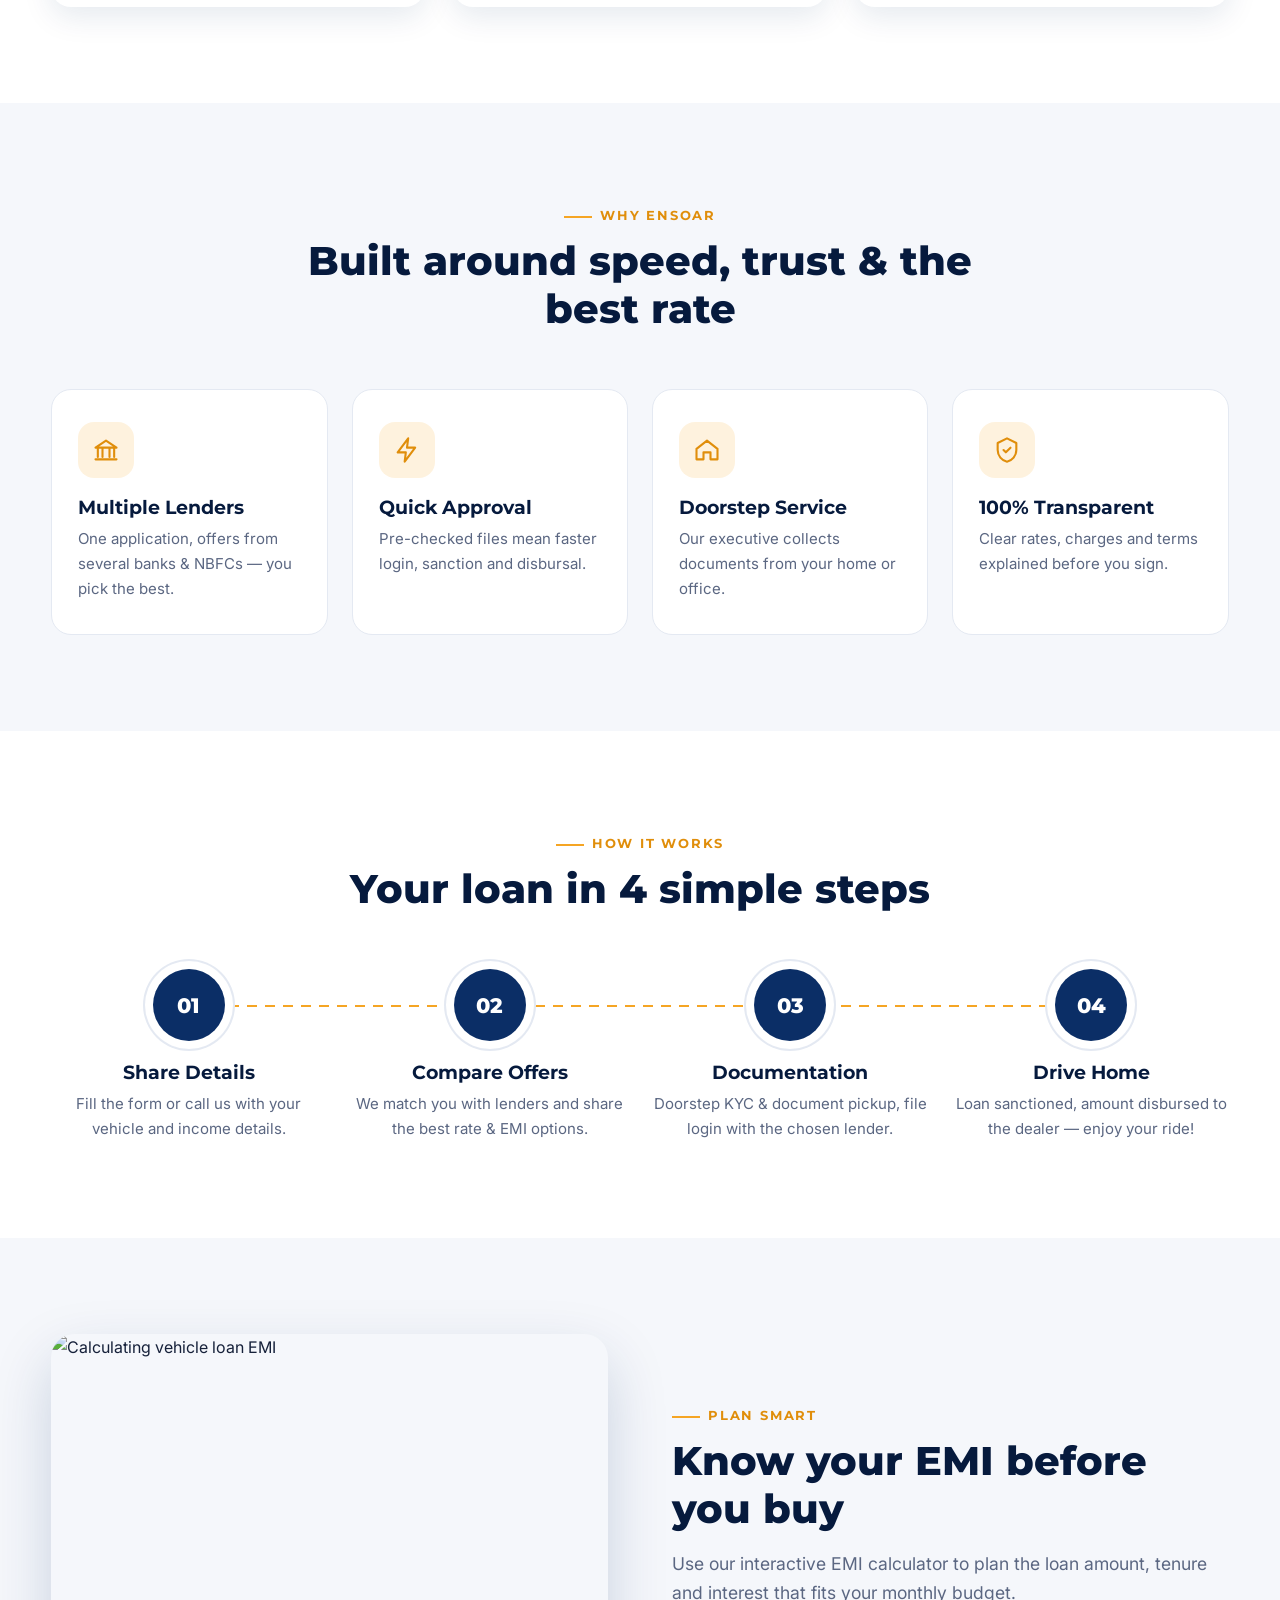
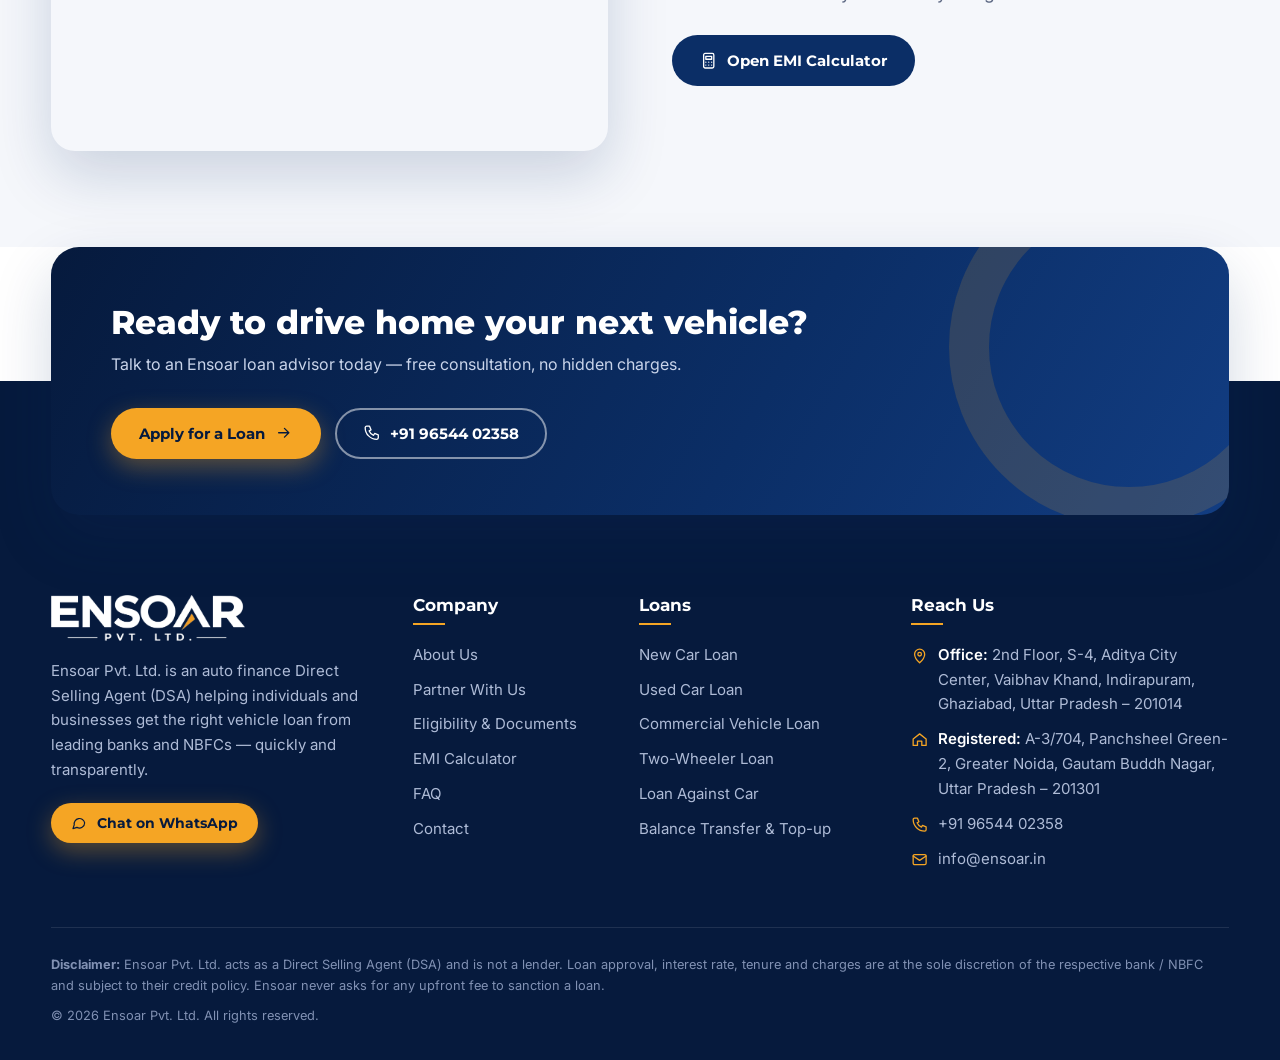
==== commit c4e1be34: "Form loading spinner and professional thank-you page" ====
--- a/docs/index.html
+++ b/docs/index.html
@@ -14,7 +14,7 @@
 <link rel="preconnect" href="https://fonts.gstatic.com" crossorigin>
 <link rel="preconnect" href="https://images.unsplash.com">
 <link href="https://fonts.googleapis.com/css2?family=Montserrat:wght@600;700;800&family=Inter:wght@400;500;600&display=swap" rel="stylesheet">
-<link rel="stylesheet" href="css/style.css?v=2">
+<link rel="stylesheet" href="css/style.css?v=3">
 </head>
 <body class="page-home">
 <div class="topbar">
@@ -300,6 +300,6 @@
   <svg viewBox="0 0 32 32" aria-hidden="true"><path fill="currentColor" d="M16 3a13 13 0 0 0-11.2 19.6L3 29l6.6-1.7A13 13 0 1 0 16 3zm0 23.7a10.7 10.7 0 0 1-5.5-1.5l-.4-.2-3.9 1 1-3.8-.2-.4A10.7 10.7 0 1 1 16 26.7zm5.9-8c-.3-.2-1.9-1-2.2-1s-.5-.2-.7.2-.8 1-1 1.2-.4.2-.7 0a8.8 8.8 0 0 1-4.4-3.8c-.3-.6.3-.5.9-1.7.1-.2 0-.4 0-.5l-1-2.4c-.3-.6-.5-.5-.7-.5h-.6a1.2 1.2 0 0 0-.9.4 3.6 3.6 0 0 0-1.1 2.7 6.3 6.3 0 0 0 1.3 3.3 14.4 14.4 0 0 0 5.5 4.9c2 .9 2.8 1 3.9.8a3.3 3.3 0 0 0 2.1-1.5 2.7 2.7 0 0 0 .2-1.5c-.1-.1-.3-.2-.6-.4z"/></svg>
 </a>
 <a href="#top" class="to-top" aria-label="Back to top"><svg class="ic" viewBox="0 0 24 24" fill="none" stroke="currentColor" stroke-width="1.8" stroke-linecap="round" stroke-linejoin="round" aria-hidden="true"><path d="M5 12h14M13 6l6 6-6 6"/></svg></a>
-<script src="js/main.js?v=2" defer></script>
+<script src="js/main.js?v=3" defer></script>
 </body>
 </html>
--- a/docs/css/style.css
+++ b/docs/css/style.css
@@ -315,3 +315,27 @@
   .cta-inner{padding:40px 28px}
   .range-top input{width:120px}
 }
+
+/* form submit loading state */
+.btn.loading{pointer-events:none;opacity:.85}
+.btn.loading .ic{display:none}
+.btn.loading::before{content:"";width:18px;height:18px;border-radius:50%;border:2.5px solid currentColor;border-right-color:transparent;animation:spin .7s linear infinite}
+@keyframes spin{to{transform:rotate(360deg)}}
+
+/* thank-you page */
+.thanks{min-height:100vh;display:grid;place-items:center;padding:60px 0}
+.thanks-logo{height:52px;margin:0 auto 28px}
+.thanks-card{max-width:560px;margin:0 auto;background:#fff;color:var(--ink);border-radius:24px;padding:44px 40px;box-shadow:var(--shadow-lg);animation:fadeUp .6s both}
+.thanks-card h1{color:var(--navy-dk);font-size:clamp(1.6rem,3vw,2.1rem)}
+.thanks-card .lead{color:var(--muted);margin:10px auto 22px;font-size:1rem}
+.tick{width:84px;height:84px;margin:0 auto 18px;display:block}
+.tick circle{fill:none;stroke:#1aa364;stroke-width:3;stroke-dasharray:152;stroke-dashoffset:152;animation:draw .6s ease-out forwards}
+.tick path{fill:none;stroke:#1aa364;stroke-width:4;stroke-linecap:round;stroke-linejoin:round;stroke-dasharray:40;stroke-dashoffset:40;animation:draw .4s .5s ease-out forwards}
+@keyframes draw{to{stroke-dashoffset:0}}
+.thanks-sum{list-style:none;text-align:left;background:var(--bg);border-radius:14px;padding:6px 18px;margin-bottom:18px}
+.thanks-sum li{display:flex;justify-content:space-between;gap:14px;padding:11px 0;border-bottom:1px solid var(--line);font-size:.94rem}
+.thanks-sum li:last-child{border:0}
+.thanks-sum span{color:var(--muted)}
+.thanks-sum b{color:var(--navy-dk);text-align:right}
+.thanks-card .thanks-next{color:var(--muted);font-size:.94rem;margin-bottom:26px}
+.thanks-actions{display:flex;gap:12px;justify-content:center;flex-wrap:wrap}
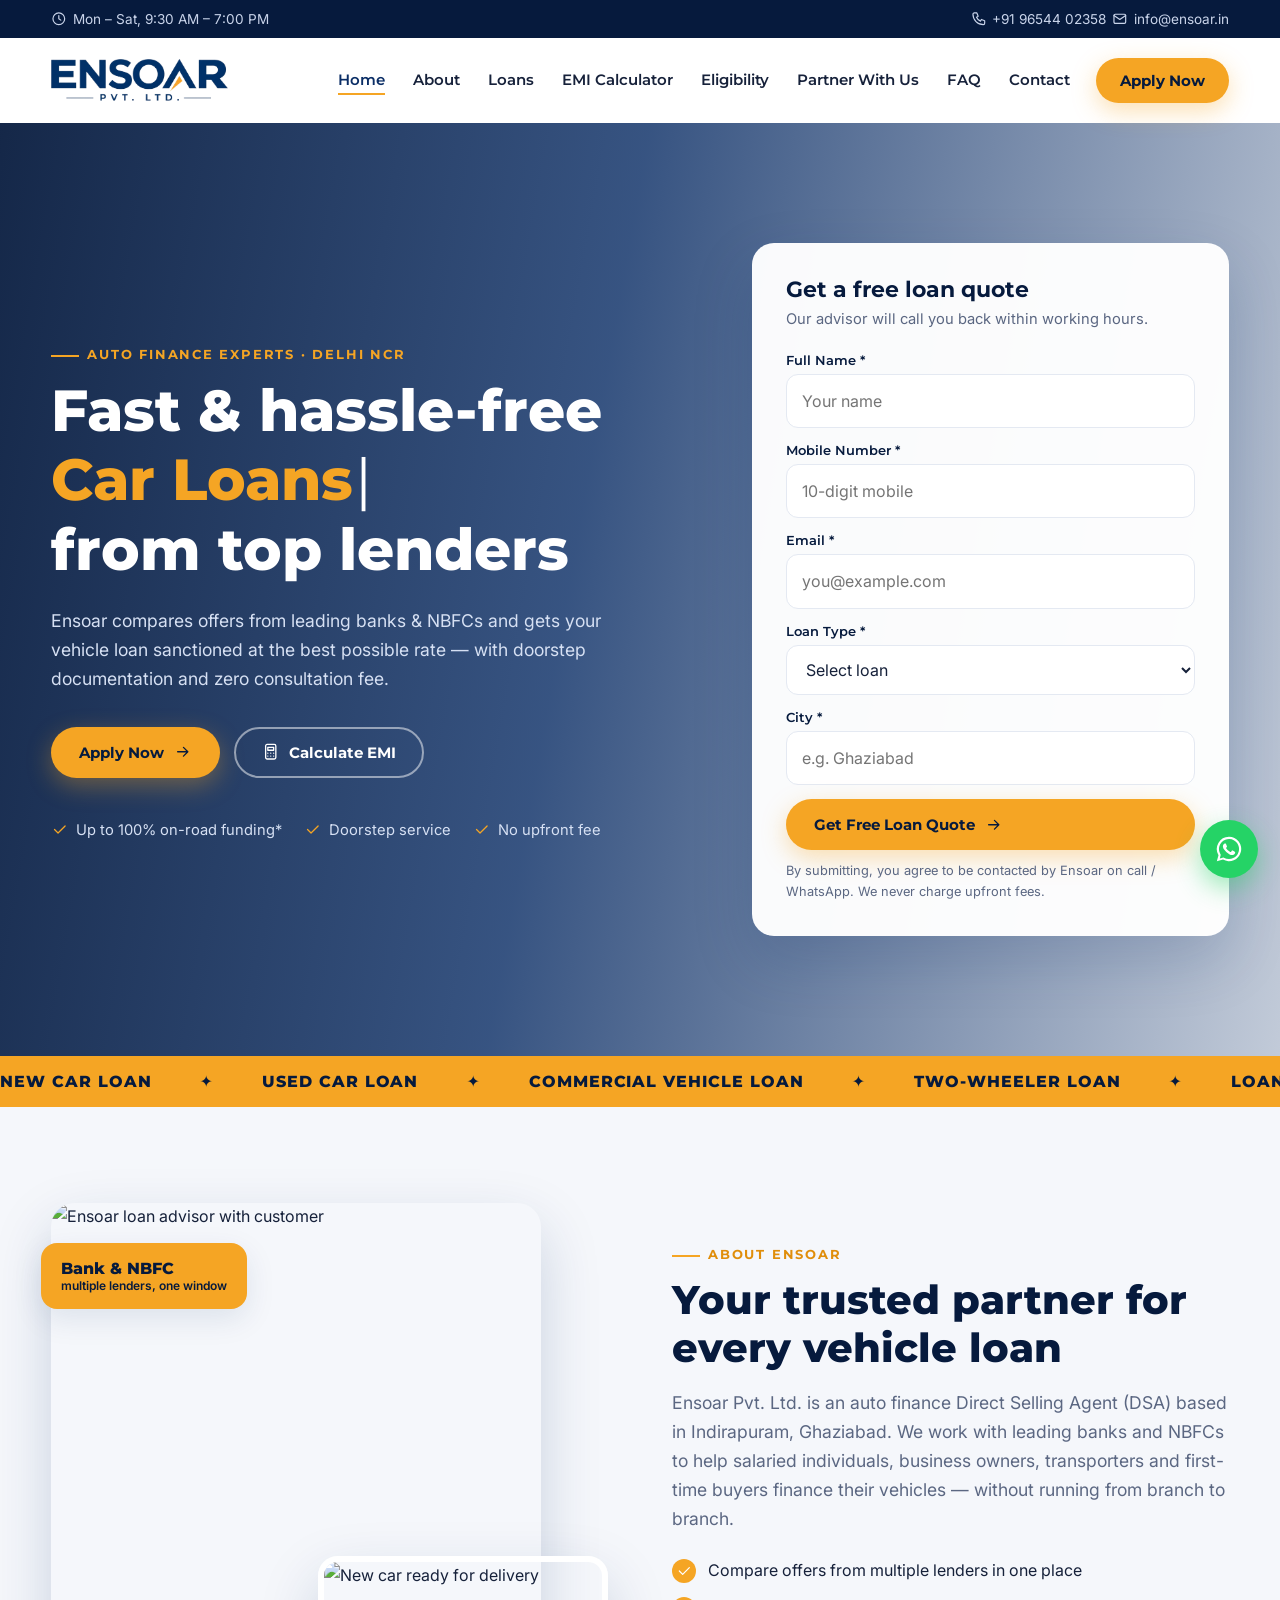
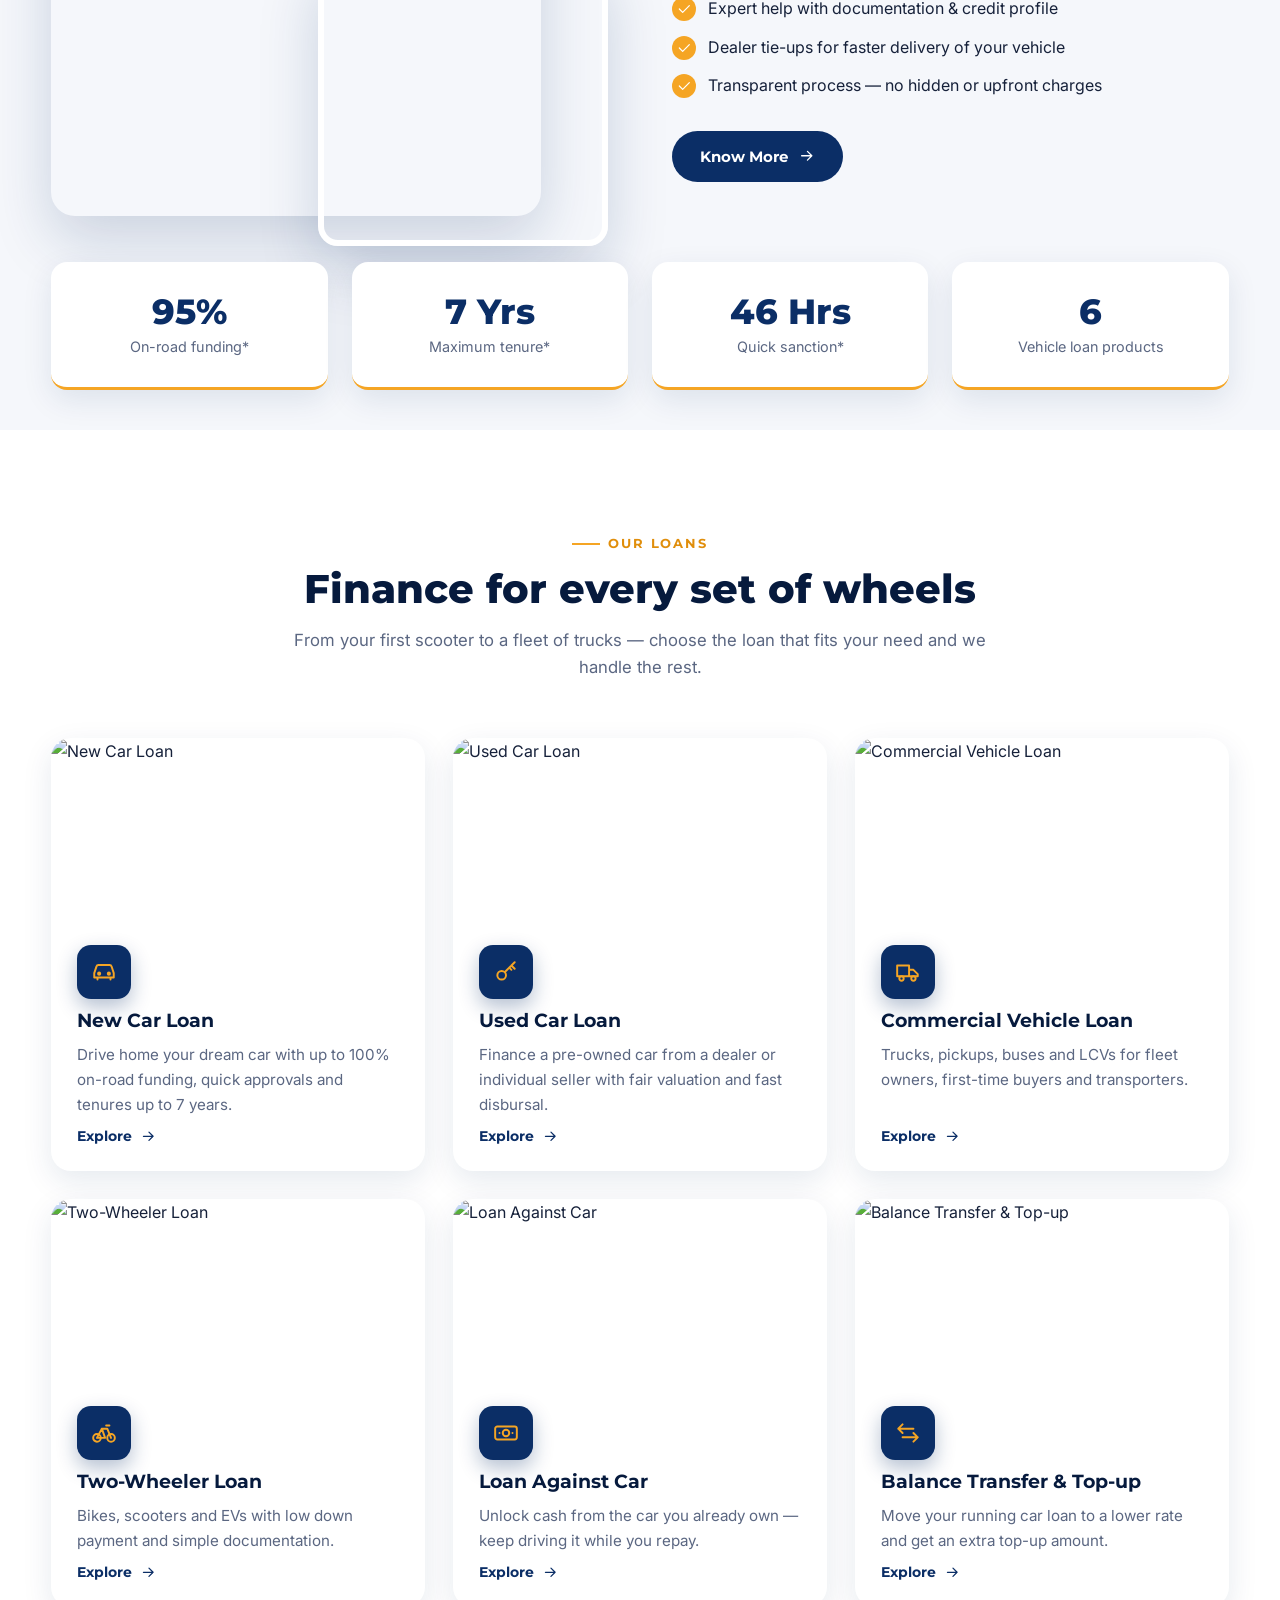
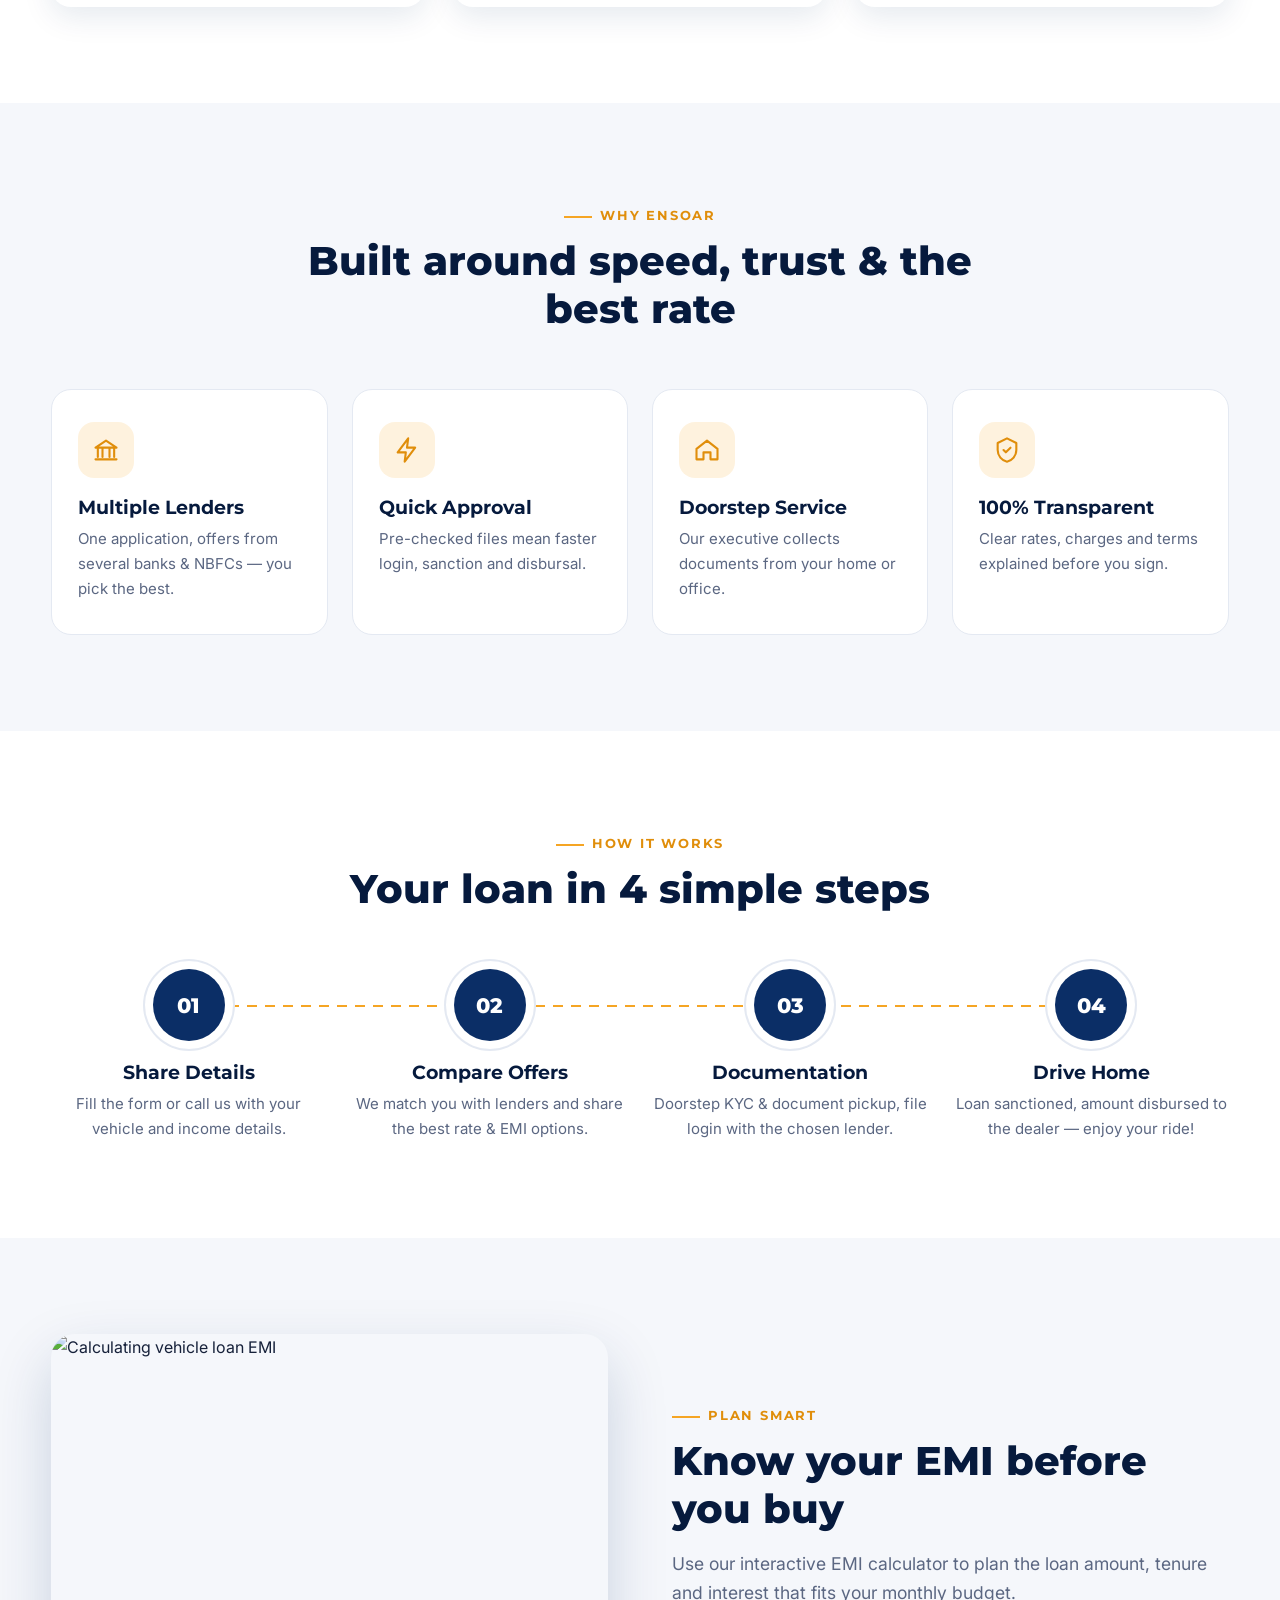
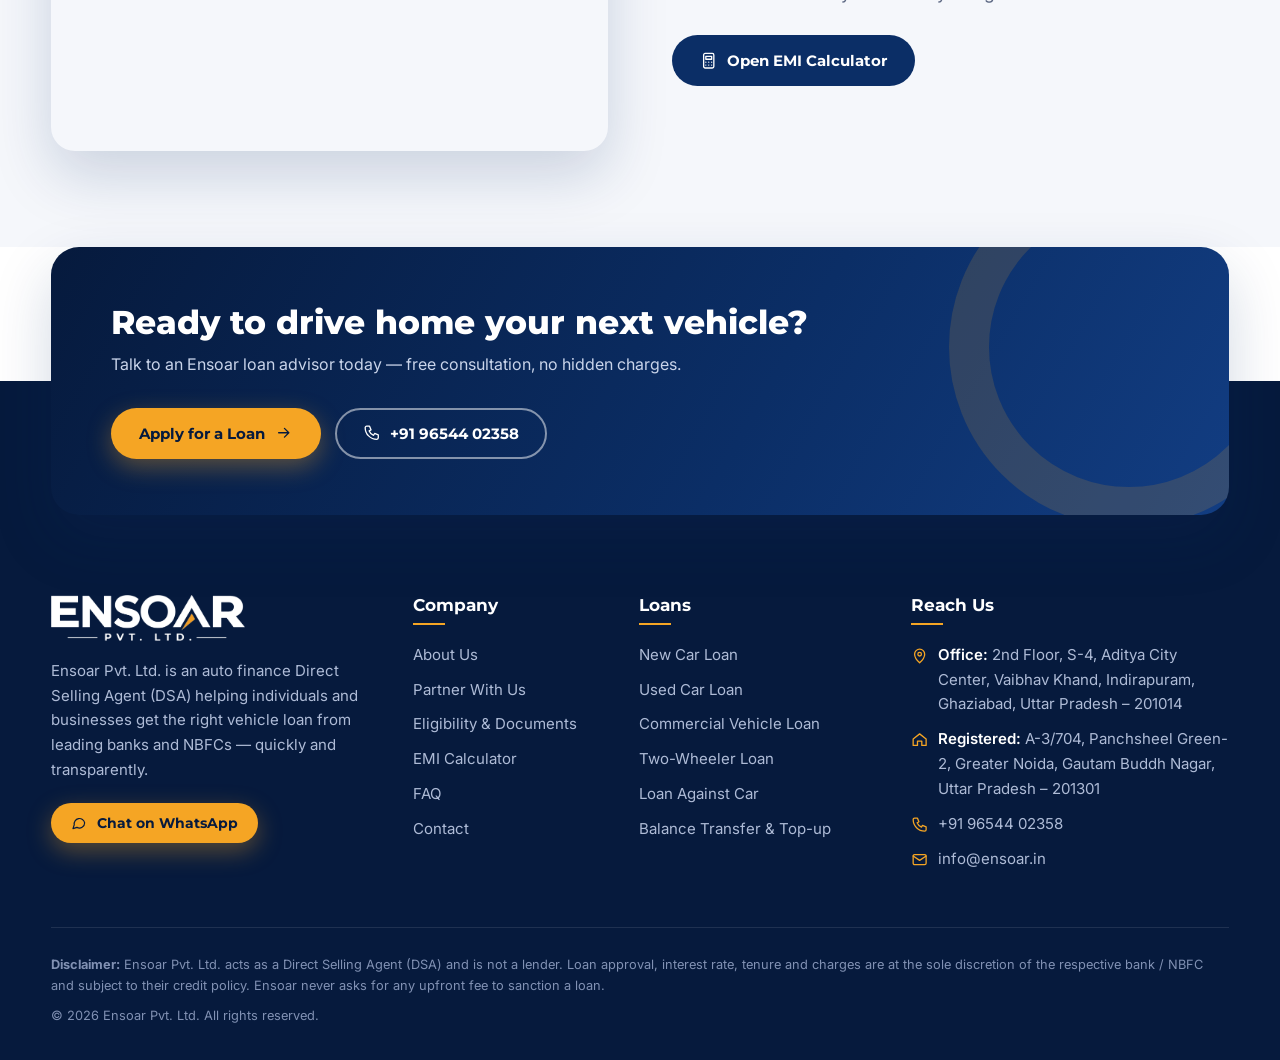
==== commit af8509d7: "Mobile menu: dimmed backdrop, tap-outside/Esc to close, active page highlight" ====
--- a/docs/index.html
+++ b/docs/index.html
@@ -14,7 +14,7 @@
 <link rel="preconnect" href="https://fonts.gstatic.com" crossorigin>
 <link rel="preconnect" href="https://images.unsplash.com">
 <link href="https://fonts.googleapis.com/css2?family=Montserrat:wght@600;700;800&family=Inter:wght@400;500;600&display=swap" rel="stylesheet">
-<link rel="stylesheet" href="css/style.css?v=3">
+<link rel="stylesheet" href="css/style.css?v=4">
 </head>
 <body class="page-home">
 <div class="topbar">
@@ -300,6 +300,6 @@
   <svg viewBox="0 0 32 32" aria-hidden="true"><path fill="currentColor" d="M16 3a13 13 0 0 0-11.2 19.6L3 29l6.6-1.7A13 13 0 1 0 16 3zm0 23.7a10.7 10.7 0 0 1-5.5-1.5l-.4-.2-3.9 1 1-3.8-.2-.4A10.7 10.7 0 1 1 16 26.7zm5.9-8c-.3-.2-1.9-1-2.2-1s-.5-.2-.7.2-.8 1-1 1.2-.4.2-.7 0a8.8 8.8 0 0 1-4.4-3.8c-.3-.6.3-.5.9-1.7.1-.2 0-.4 0-.5l-1-2.4c-.3-.6-.5-.5-.7-.5h-.6a1.2 1.2 0 0 0-.9.4 3.6 3.6 0 0 0-1.1 2.7 6.3 6.3 0 0 0 1.3 3.3 14.4 14.4 0 0 0 5.5 4.9c2 .9 2.8 1 3.9.8a3.3 3.3 0 0 0 2.1-1.5 2.7 2.7 0 0 0 .2-1.5c-.1-.1-.3-.2-.6-.4z"/></svg>
 </a>
 <a href="#top" class="to-top" aria-label="Back to top"><svg class="ic" viewBox="0 0 24 24" fill="none" stroke="currentColor" stroke-width="1.8" stroke-linecap="round" stroke-linejoin="round" aria-hidden="true"><path d="M5 12h14M13 6l6 6-6 6"/></svg></a>
-<script src="js/main.js?v=3" defer></script>
+<script src="js/main.js?v=4" defer></script>
 </body>
 </html>
--- a/docs/css/style.css
+++ b/docs/css/style.css
@@ -291,7 +291,17 @@
 @media (max-width:1080px){
   .nav{position:fixed;inset:0 0 0 auto;width:min(340px,86vw);background:#fff;flex-direction:column;align-items:stretch;padding:100px 28px 28px;gap:4px;transform:translateX(100%);visibility:hidden;transition:transform .35s,visibility .35s;box-shadow:-20px 0 60px rgba(0,0,0,.15);z-index:-1;height:100vh}
   .nav.open{transform:none;visibility:visible}
-  .nav a:not(.btn){padding:14px 6px;border-bottom:1px solid var(--line)}
+  .nav{height:100dvh;overflow-y:auto}
+  body::before{content:"";position:fixed;inset:0;z-index:49;background:rgba(6,26,61,.55);backdrop-filter:blur(3px);opacity:0;pointer-events:none;transition:opacity .35s}
+  body.menu-open::before{opacity:1;pointer-events:auto}
+  body.menu-open .wa-float,body.menu-open .to-top{opacity:0;pointer-events:none}
+  .nav a:not(.btn){padding:14px 16px;border-bottom:1px solid var(--line);border-left:3px solid transparent;font-size:1rem;transition:background .2s,border-color .2s,color .2s}
+  .nav a:not(.btn):hover,.nav a.active{background:var(--bg);border-left-color:var(--accent);color:var(--navy)}
+  .nav.open a{animation:slideIn .4s both}
+  .nav.open a:nth-child(2){animation-delay:.04s}.nav.open a:nth-child(3){animation-delay:.08s}.nav.open a:nth-child(4){animation-delay:.12s}
+  .nav.open a:nth-child(5){animation-delay:.16s}.nav.open a:nth-child(6){animation-delay:.2s}.nav.open a:nth-child(7){animation-delay:.24s}
+  .nav.open a:nth-child(8){animation-delay:.28s}.nav.open a:nth-child(9){animation-delay:.32s}
+  @keyframes slideIn{from{opacity:0;transform:translateX(24px)}}
   .nav a:not(.btn)::after{display:none}
   .nav-cta{margin:18px 0 0;justify-content:center}
   .burger{display:flex;z-index:2}
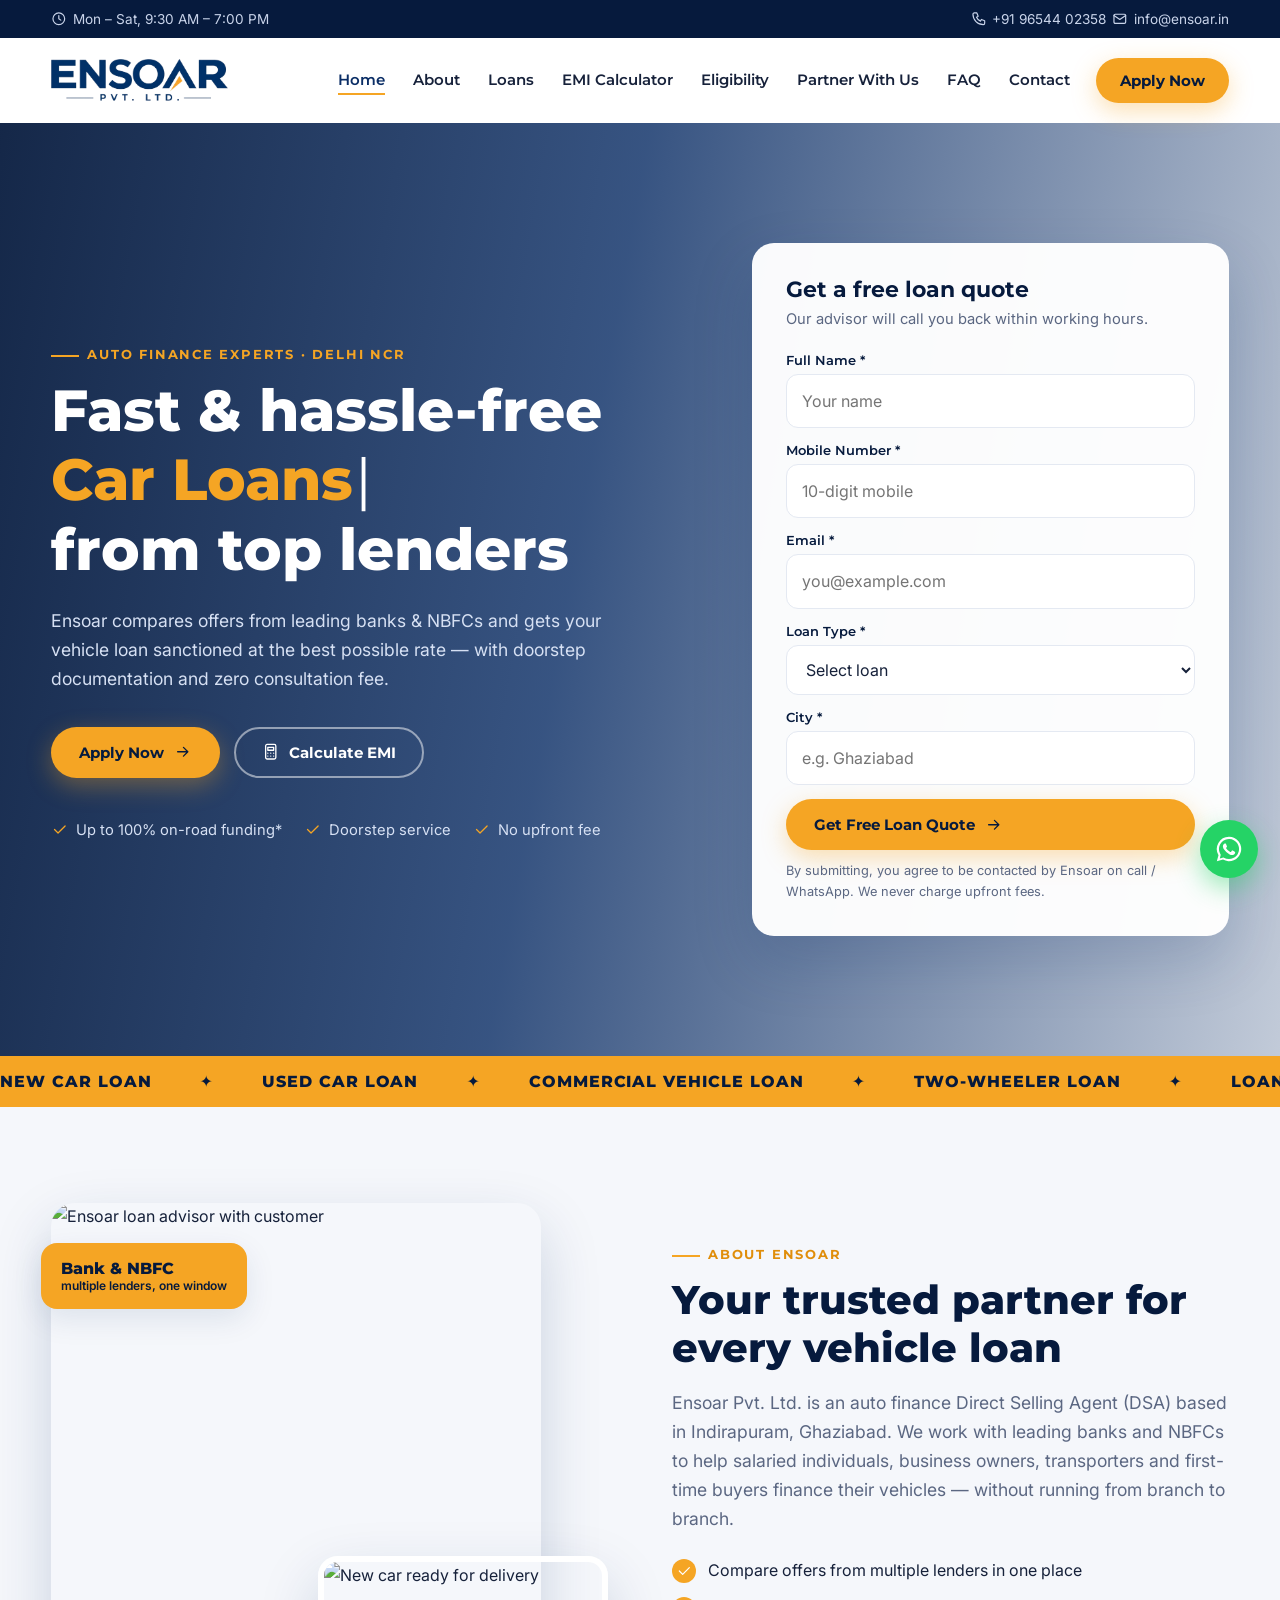
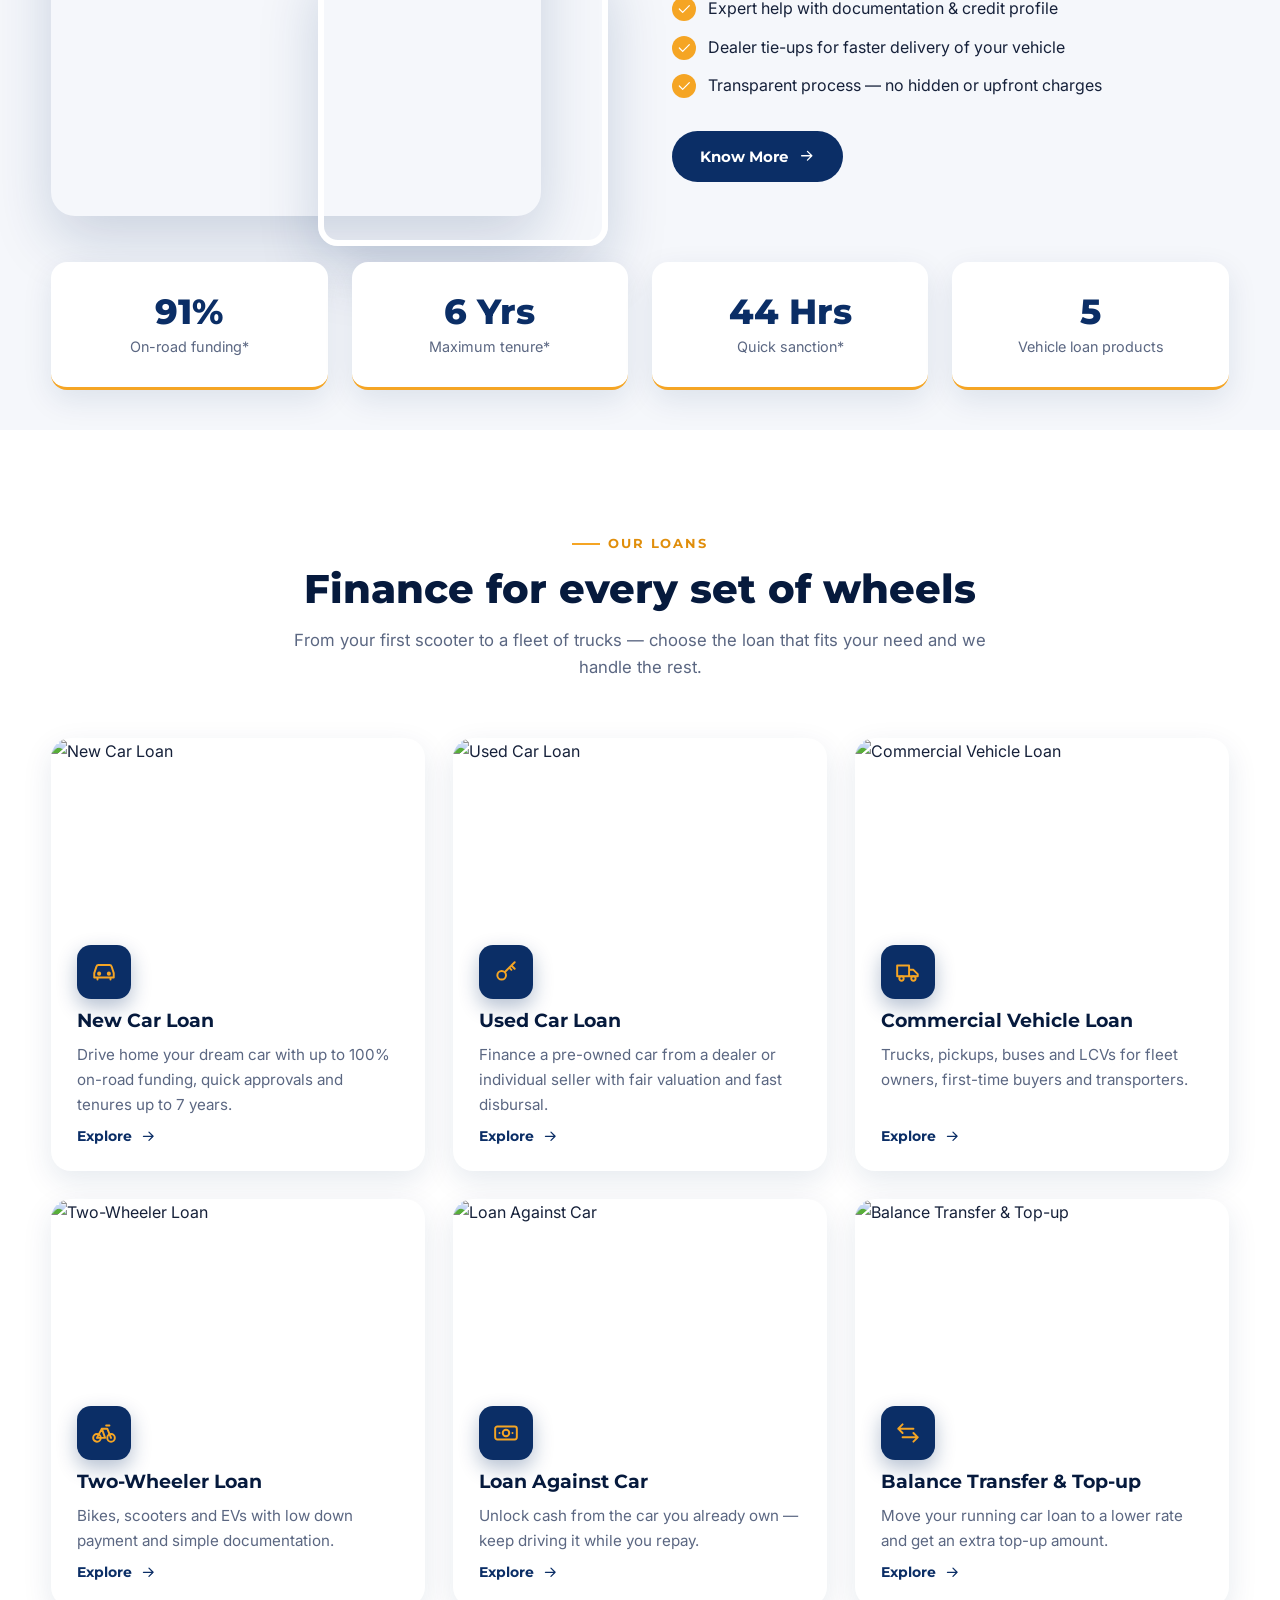
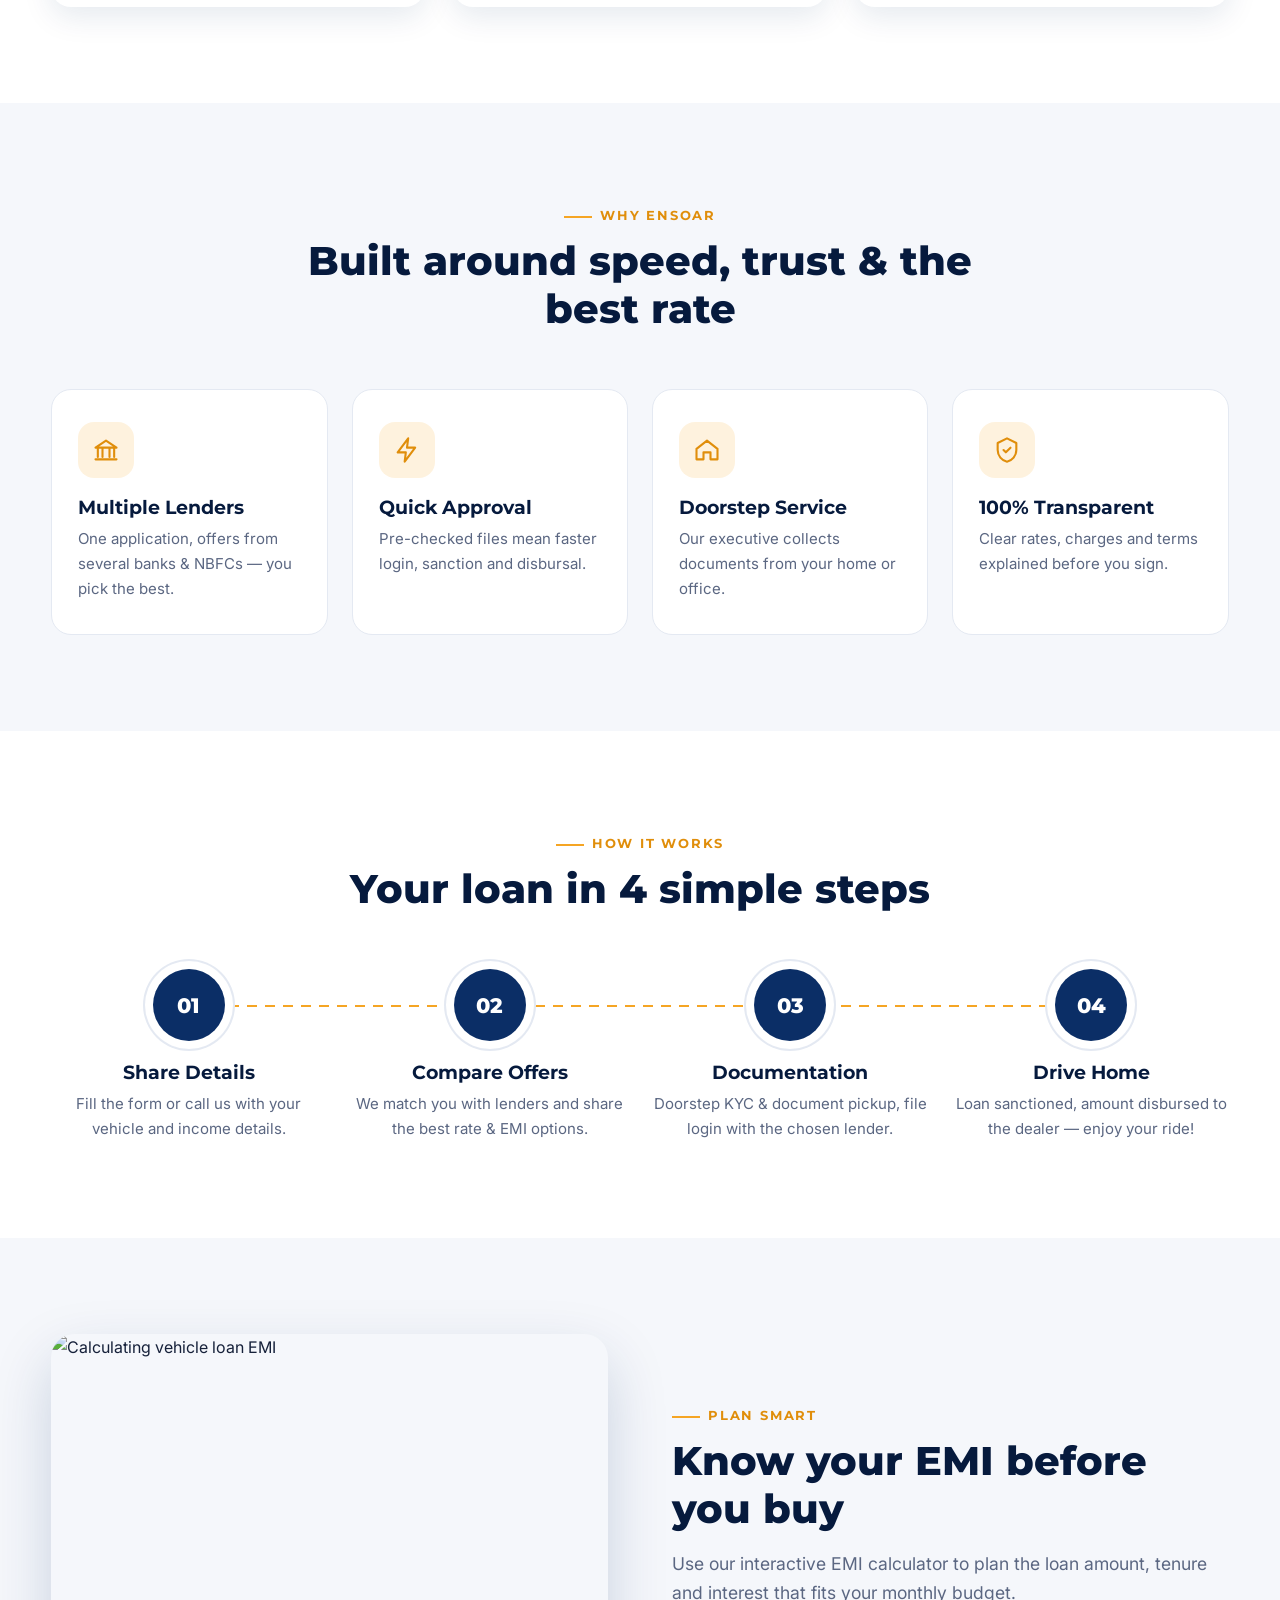
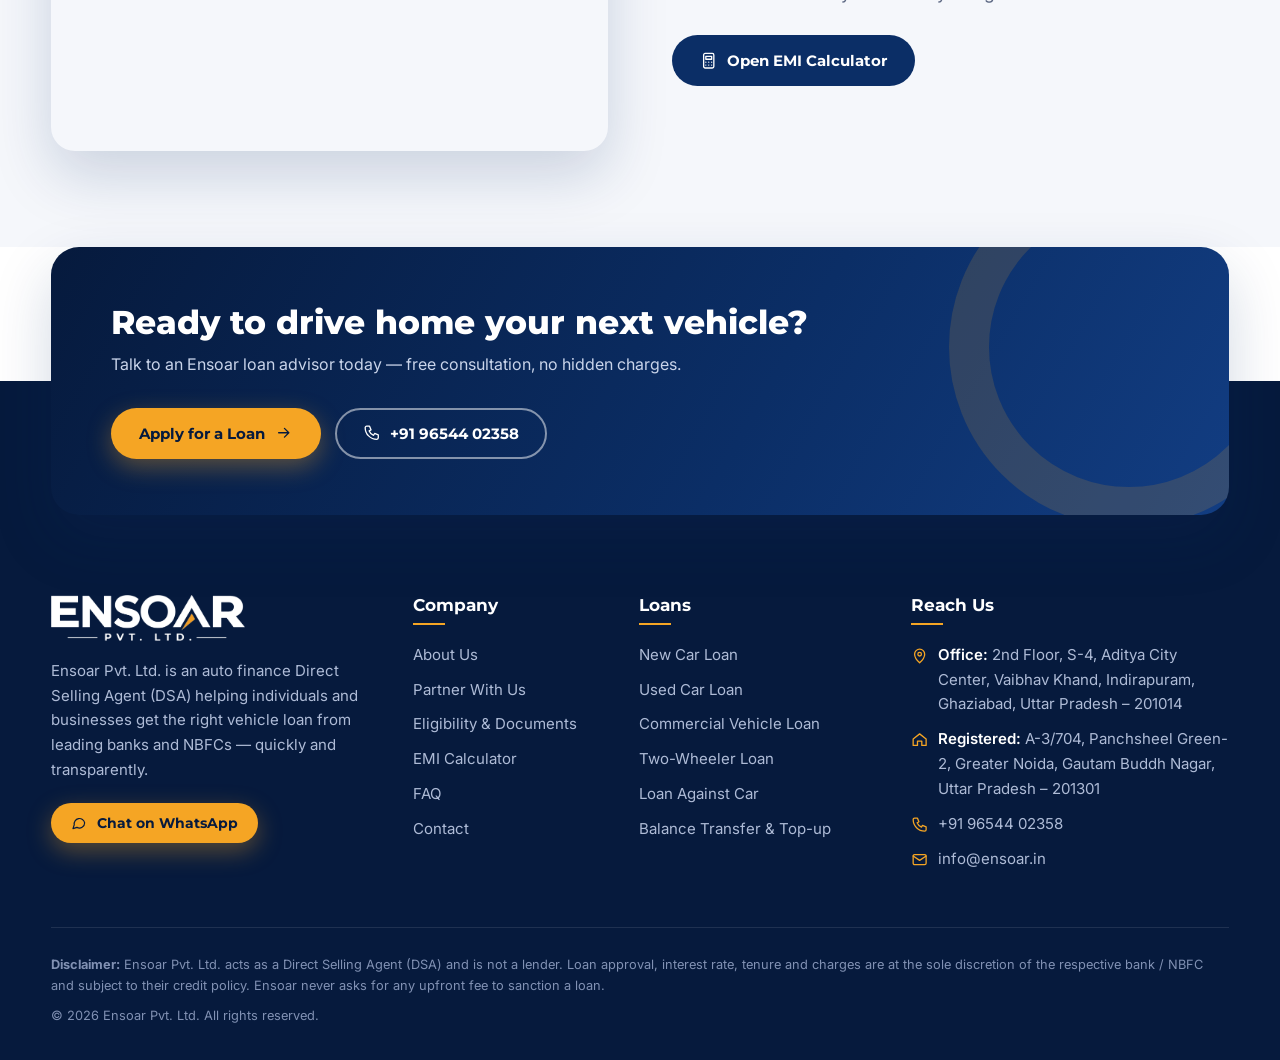
==== commit 97c9cbcd: "Mobile menu opens below the header at any scroll position" ====
--- a/docs/index.html
+++ b/docs/index.html
@@ -14,7 +14,7 @@
 <link rel="preconnect" href="https://fonts.gstatic.com" crossorigin>
 <link rel="preconnect" href="https://images.unsplash.com">
 <link href="https://fonts.googleapis.com/css2?family=Montserrat:wght@600;700;800&family=Inter:wght@400;500;600&display=swap" rel="stylesheet">
-<link rel="stylesheet" href="css/style.css?v=4">
+<link rel="stylesheet" href="css/style.css?v=5">
 </head>
 <body class="page-home">
 <div class="topbar">
@@ -300,6 +300,6 @@
   <svg viewBox="0 0 32 32" aria-hidden="true"><path fill="currentColor" d="M16 3a13 13 0 0 0-11.2 19.6L3 29l6.6-1.7A13 13 0 1 0 16 3zm0 23.7a10.7 10.7 0 0 1-5.5-1.5l-.4-.2-3.9 1 1-3.8-.2-.4A10.7 10.7 0 1 1 16 26.7zm5.9-8c-.3-.2-1.9-1-2.2-1s-.5-.2-.7.2-.8 1-1 1.2-.4.2-.7 0a8.8 8.8 0 0 1-4.4-3.8c-.3-.6.3-.5.9-1.7.1-.2 0-.4 0-.5l-1-2.4c-.3-.6-.5-.5-.7-.5h-.6a1.2 1.2 0 0 0-.9.4 3.6 3.6 0 0 0-1.1 2.7 6.3 6.3 0 0 0 1.3 3.3 14.4 14.4 0 0 0 5.5 4.9c2 .9 2.8 1 3.9.8a3.3 3.3 0 0 0 2.1-1.5 2.7 2.7 0 0 0 .2-1.5c-.1-.1-.3-.2-.6-.4z"/></svg>
 </a>
 <a href="#top" class="to-top" aria-label="Back to top"><svg class="ic" viewBox="0 0 24 24" fill="none" stroke="currentColor" stroke-width="1.8" stroke-linecap="round" stroke-linejoin="round" aria-hidden="true"><path d="M5 12h14M13 6l6 6-6 6"/></svg></a>
-<script src="js/main.js?v=4" defer></script>
+<script src="js/main.js?v=6" defer></script>
 </body>
 </html>
--- a/docs/css/style.css
+++ b/docs/css/style.css
@@ -289,9 +289,11 @@
 
 /* responsive */
 @media (max-width:1080px){
-  .nav{position:fixed;inset:0 0 0 auto;width:min(340px,86vw);background:#fff;flex-direction:column;align-items:stretch;padding:100px 28px 28px;gap:4px;transform:translateX(100%);visibility:hidden;transition:transform .35s,visibility .35s;box-shadow:-20px 0 60px rgba(0,0,0,.15);z-index:-1;height:100vh}
+  /* no blur on mobile: backdrop-filter would make the fixed menu position against the header instead of the screen */
+  .site-header{backdrop-filter:none;background:#fff}
+  /* menu opens right under the header (--hdr is set by JS on open) and always fills the rest of the screen */
+  .nav{position:fixed;top:var(--hdr,84px);right:0;bottom:0;left:auto;width:min(340px,86vw);background:#fff;flex-direction:column;align-items:stretch;padding:16px 22px 28px;gap:2px;transform:translateX(100%);visibility:hidden;transition:transform .35s,visibility .35s;box-shadow:-20px 0 60px rgba(0,0,0,.15);z-index:1;overflow-y:auto;overscroll-behavior:contain;border-top:1px solid var(--line)}
   .nav.open{transform:none;visibility:visible}
-  .nav{height:100dvh;overflow-y:auto}
   body::before{content:"";position:fixed;inset:0;z-index:49;background:rgba(6,26,61,.55);backdrop-filter:blur(3px);opacity:0;pointer-events:none;transition:opacity .35s}
   body.menu-open::before{opacity:1;pointer-events:auto}
   body.menu-open .wa-float,body.menu-open .to-top{opacity:0;pointer-events:none}
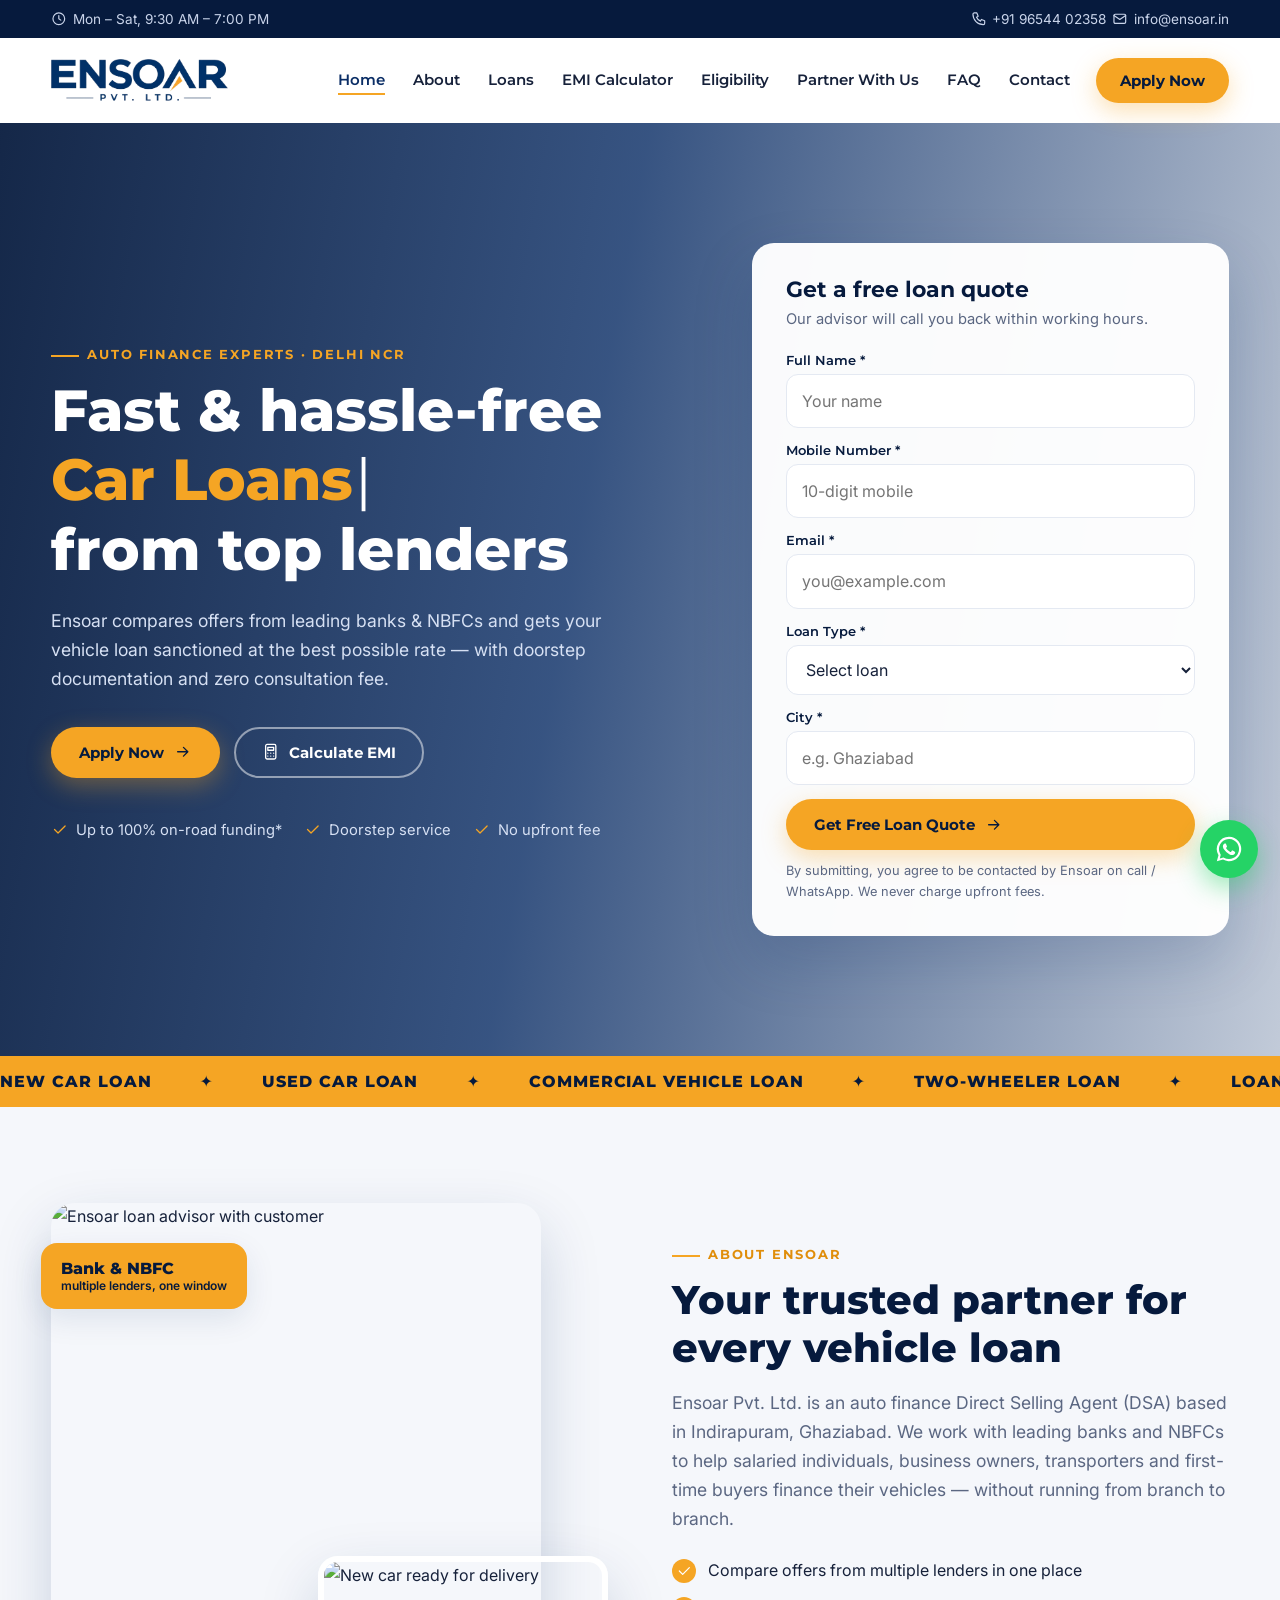
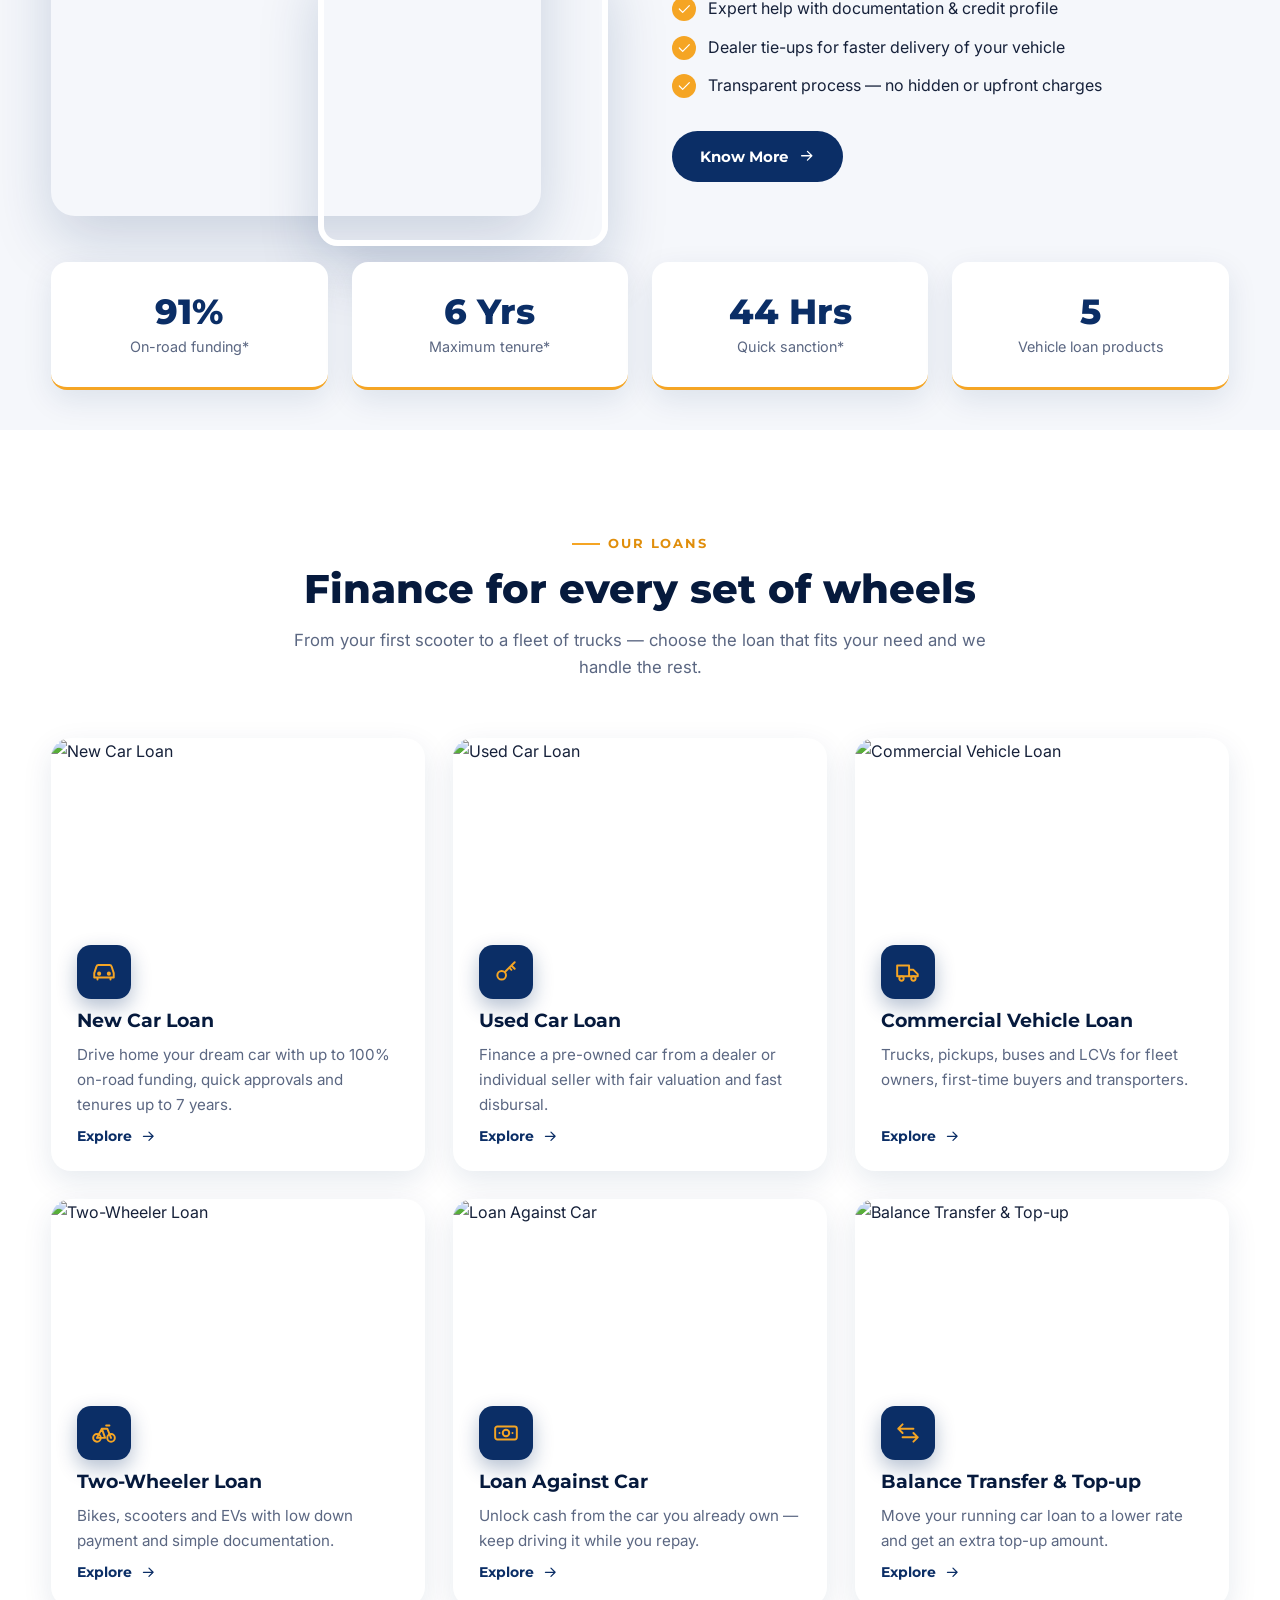
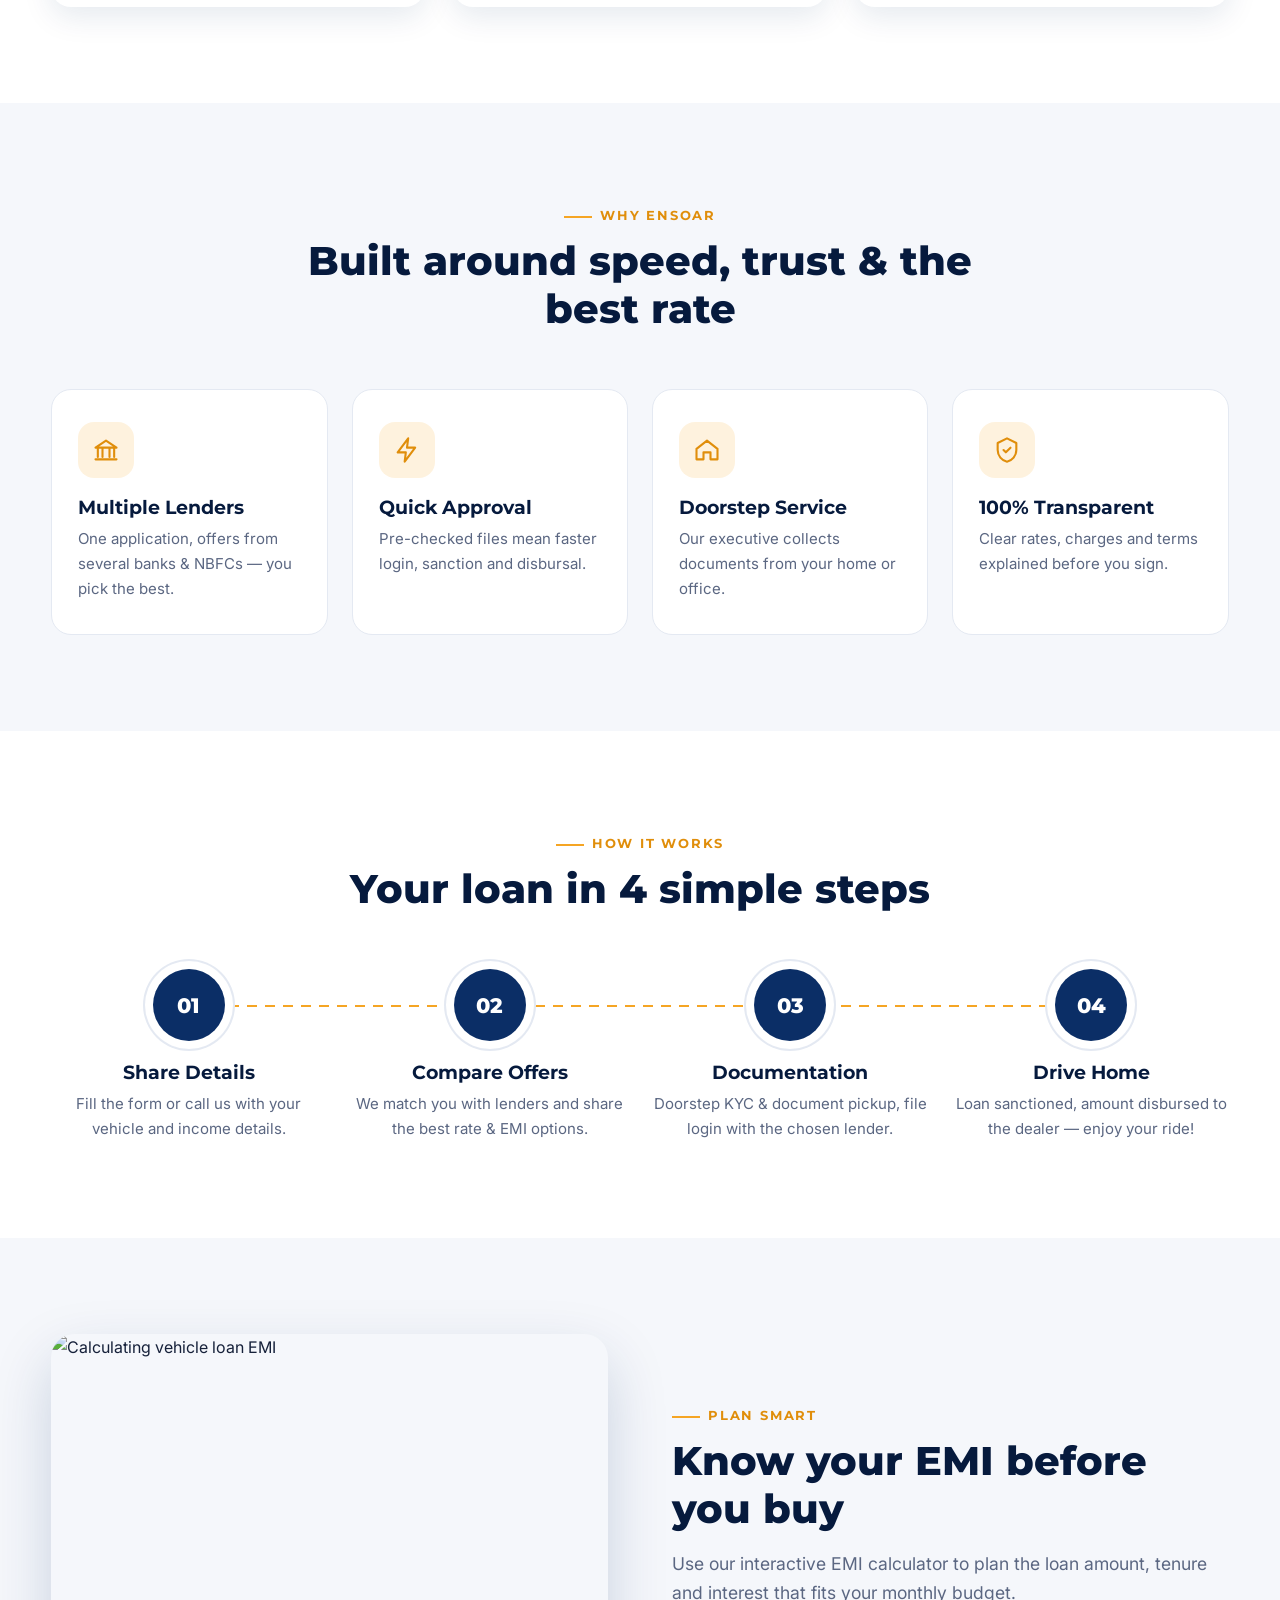
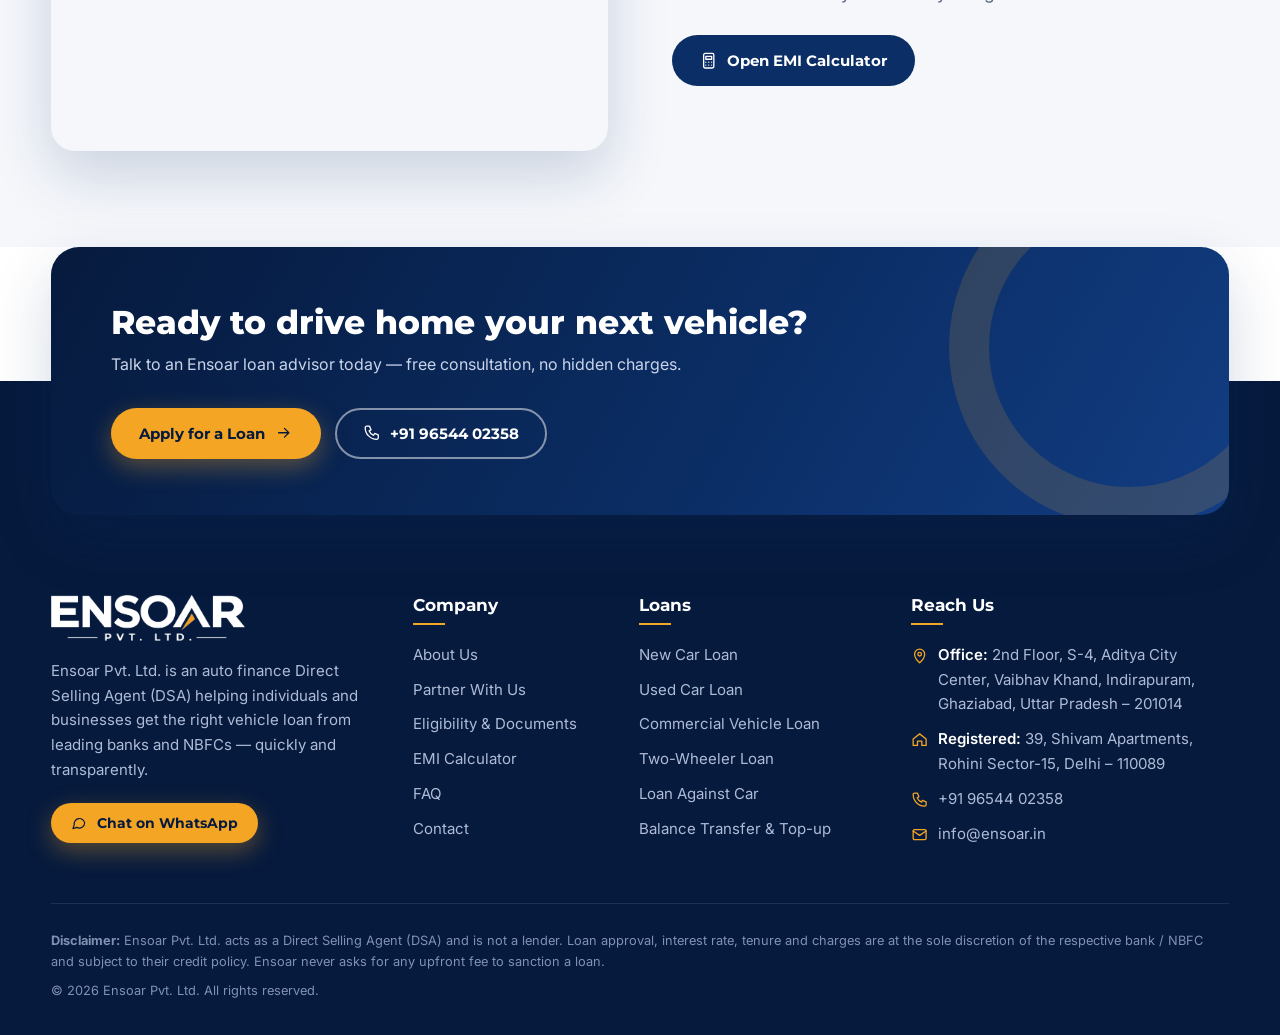
==== commit f02f9773: "Update registered office address" ====
--- a/docs/index.html
+++ b/docs/index.html
@@ -285,7 +285,7 @@
       <h4>Reach Us</h4>
       <ul class="f-contact">
         <li><svg class="ic" viewBox="0 0 24 24" fill="none" stroke="currentColor" stroke-width="1.8" stroke-linecap="round" stroke-linejoin="round" aria-hidden="true"><path d="M12 22s7-6.5 7-12a7 7 0 0 0-14 0c0 5.5 7 12 7 12z"/><circle cx="12" cy="10" r="2.5"/></svg><span><strong>Office:</strong> 2nd Floor, S-4, Aditya City Center, Vaibhav Khand, Indirapuram, Ghaziabad, Uttar Pradesh – 201014</span></li>
-        <li><svg class="ic" viewBox="0 0 24 24" fill="none" stroke="currentColor" stroke-width="1.8" stroke-linecap="round" stroke-linejoin="round" aria-hidden="true"><path d="M3 11l9-7 9 7v9h-6v-6H9v6H3z"/></svg><span><strong>Registered:</strong> A-3/704, Panchsheel Green-2, Greater Noida, Gautam Buddh Nagar, Uttar Pradesh – 201301</span></li>
+        <li><svg class="ic" viewBox="0 0 24 24" fill="none" stroke="currentColor" stroke-width="1.8" stroke-linecap="round" stroke-linejoin="round" aria-hidden="true"><path d="M3 11l9-7 9 7v9h-6v-6H9v6H3z"/></svg><span><strong>Registered:</strong> 39, Shivam Apartments, Rohini Sector-15, Delhi – 110089</span></li>
         <li><svg class="ic" viewBox="0 0 24 24" fill="none" stroke="currentColor" stroke-width="1.8" stroke-linecap="round" stroke-linejoin="round" aria-hidden="true"><path d="M5 3h4l2 5-2.5 1.5a11 11 0 0 0 6 6L16 13l5 2v4a2 2 0 0 1-2 2A16 16 0 0 1 3 5a2 2 0 0 1 2-2z"/></svg><a href="tel:+919654402358">+91 96544 02358</a></li>
         <li><svg class="ic" viewBox="0 0 24 24" fill="none" stroke="currentColor" stroke-width="1.8" stroke-linecap="round" stroke-linejoin="round" aria-hidden="true"><rect x="3" y="5" width="18" height="14" rx="2"/><path d="M3 7l9 6 9-6"/></svg><a href="mailto:info@ensoar.in">info@ensoar.in</a></li>
       </ul>
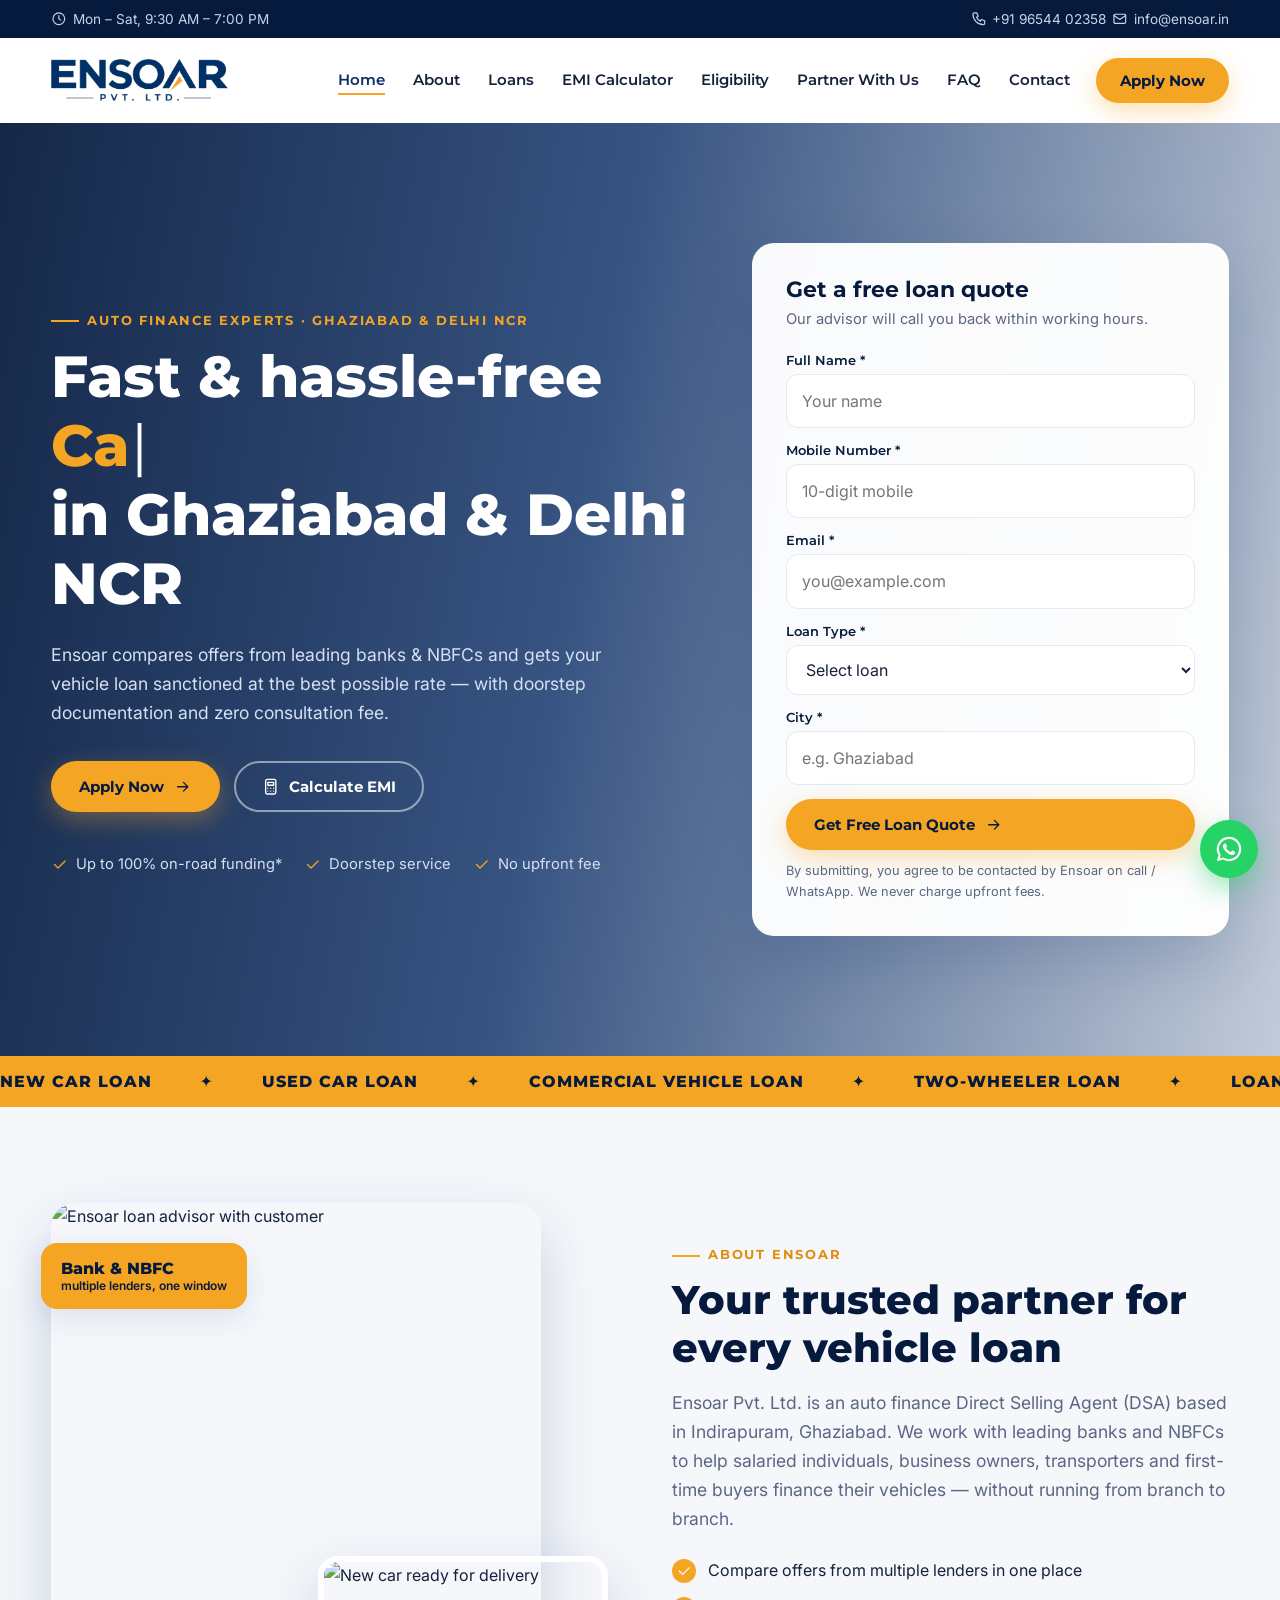
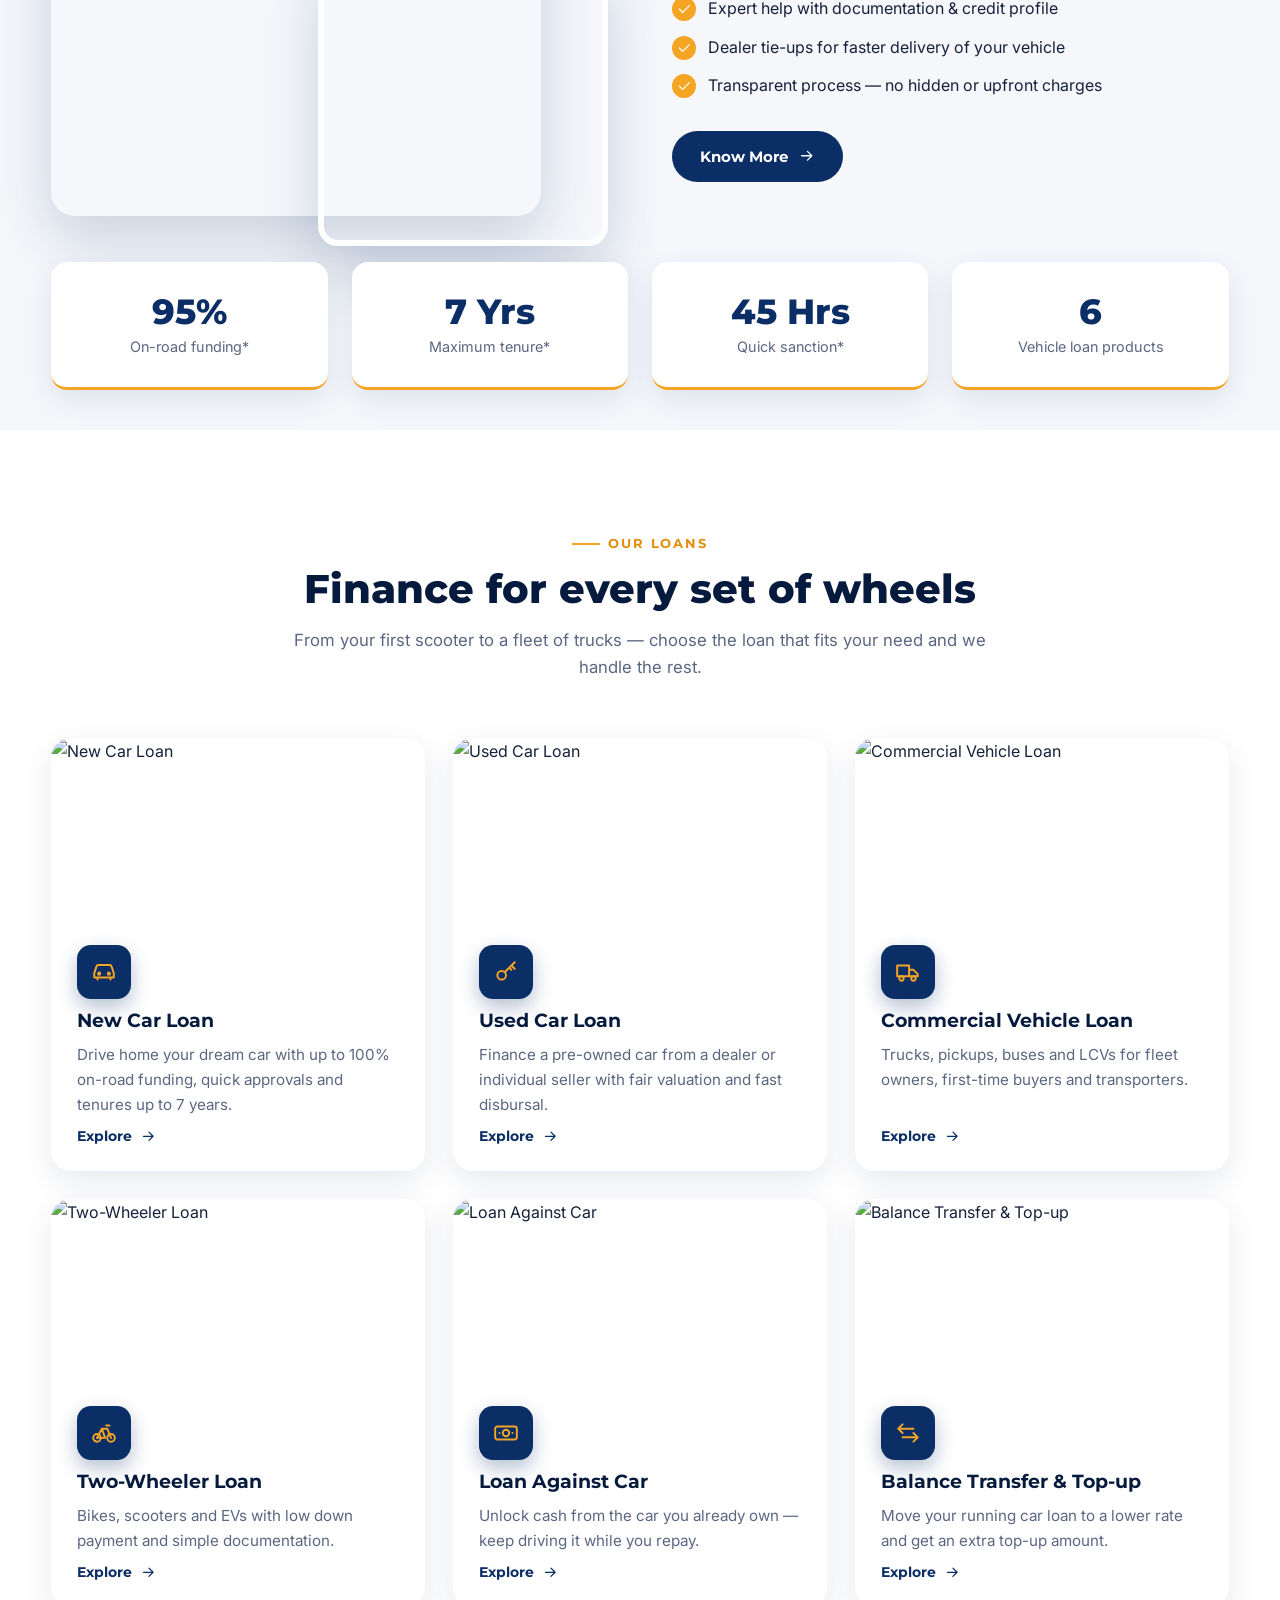
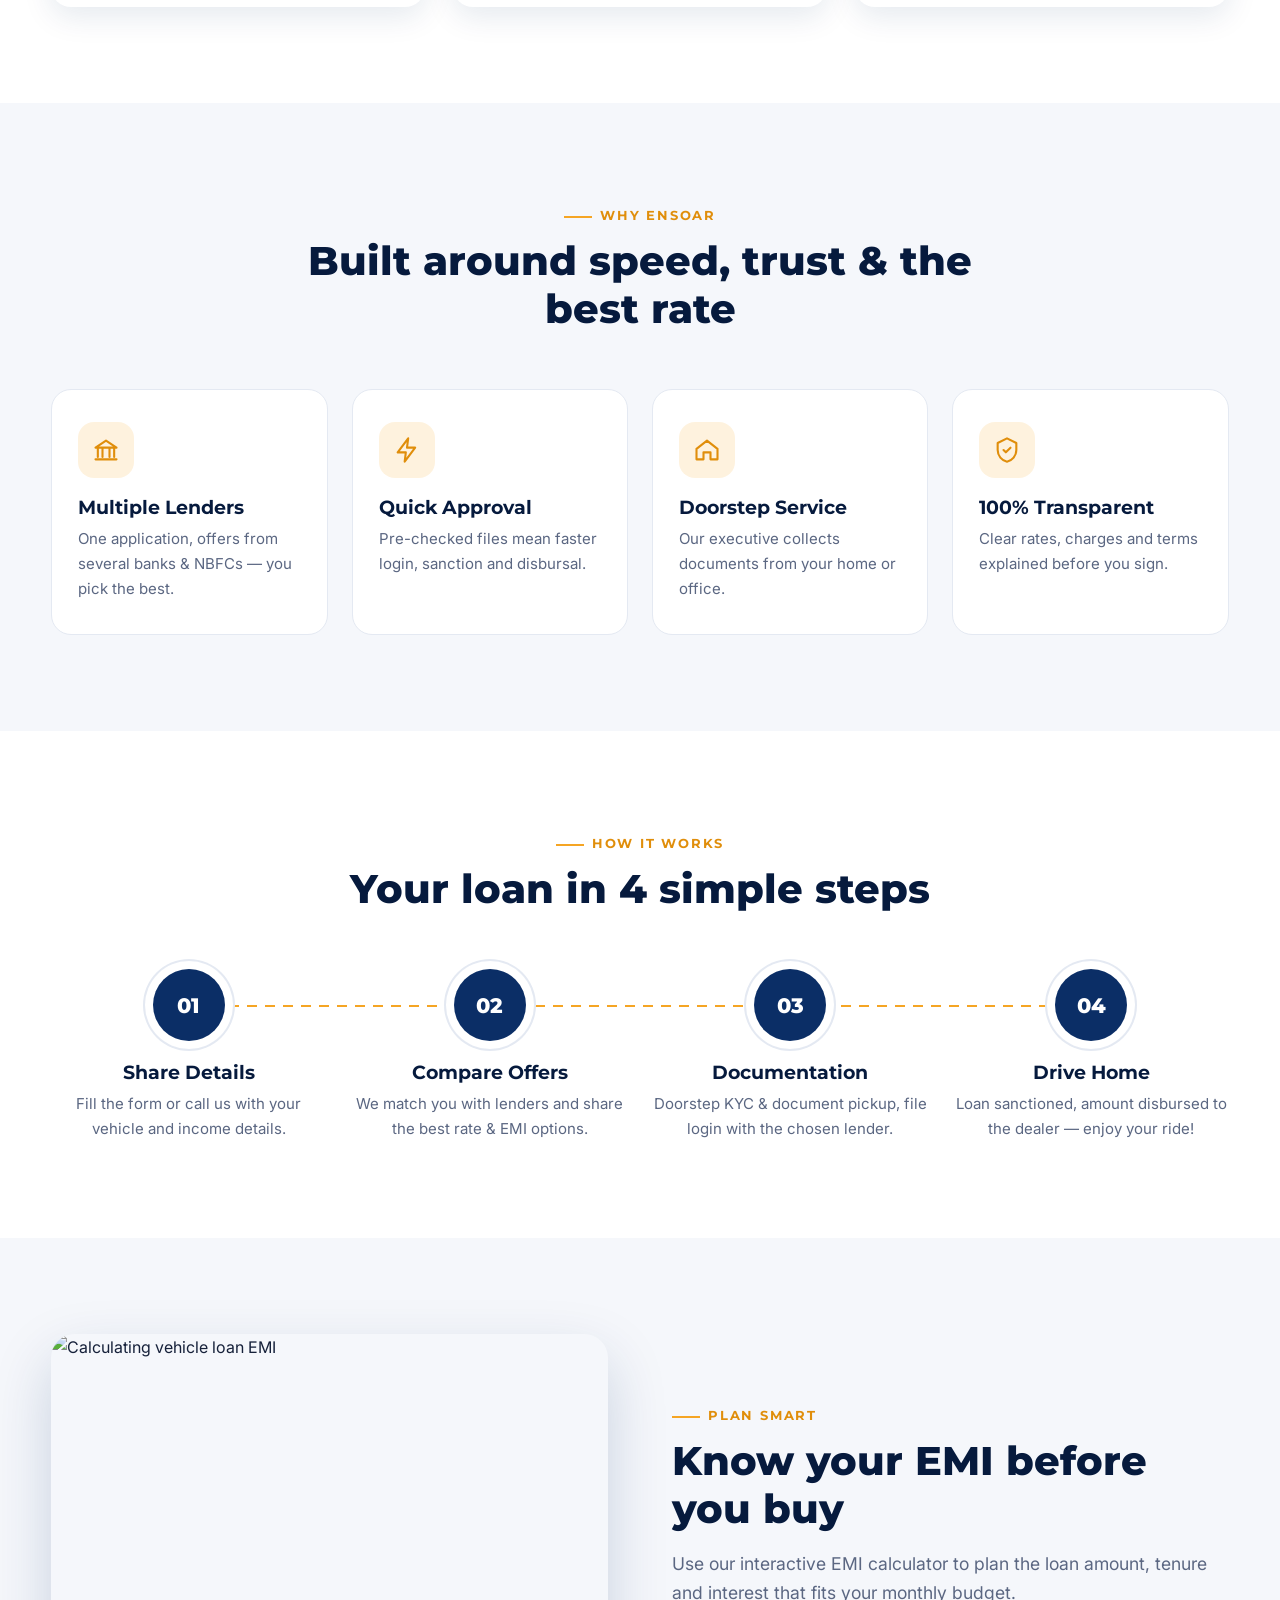
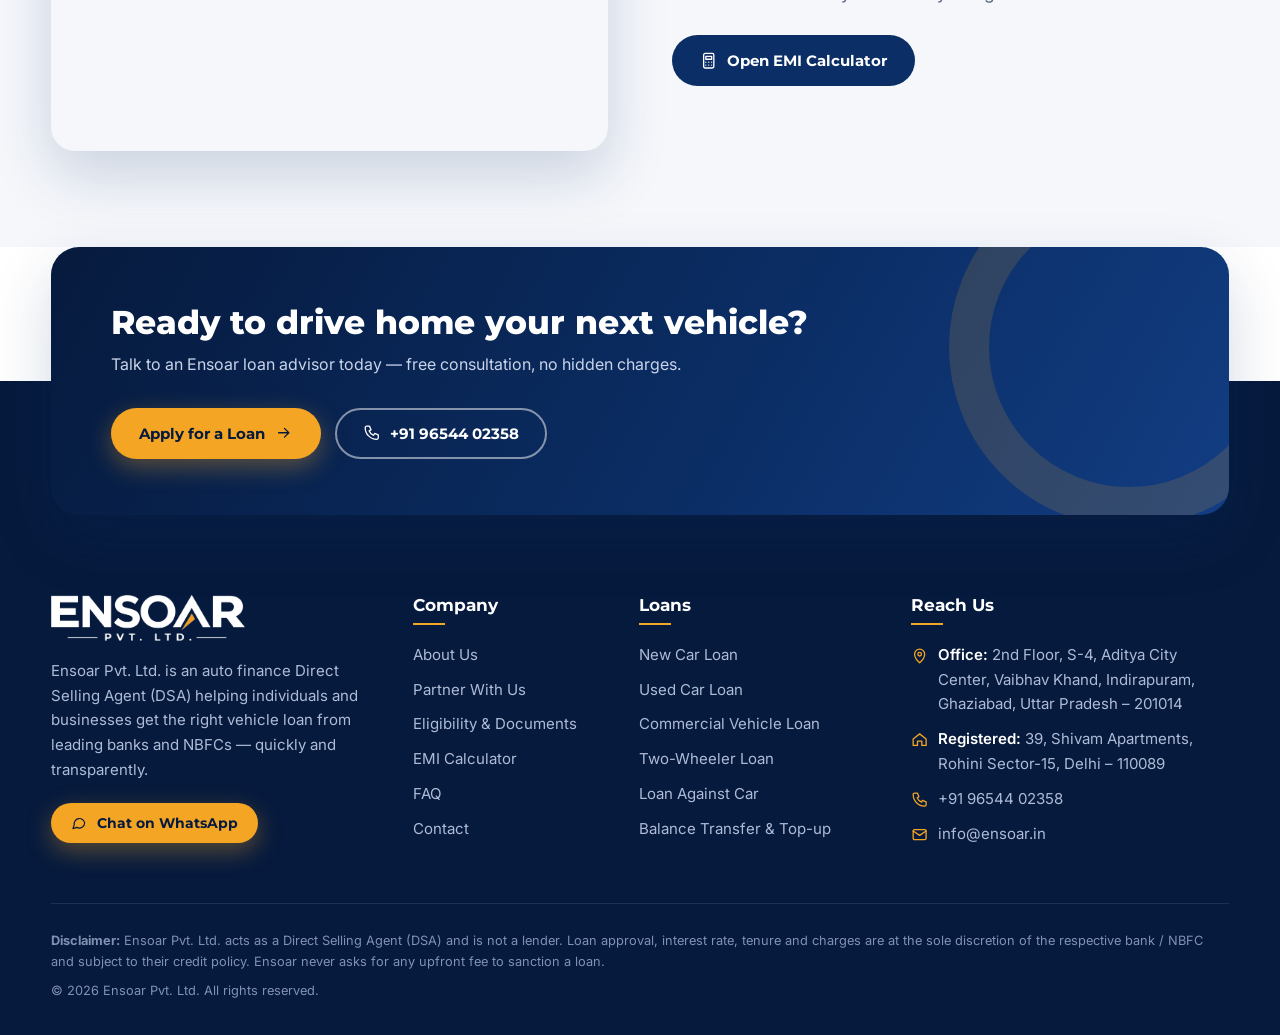
==== commit 314a859b: "SEO: canonical/og:url per page, absolute og:image, home schema, keyword H1 and title, robots.txt, si" ====
--- a/docs/index.html
+++ b/docs/index.html
@@ -3,18 +3,24 @@
 <head>
 <meta charset="utf-8">
 <meta name="viewport" content="width=device-width, initial-scale=1">
-<title>Ensoar Pvt. Ltd. | Car, Commercial Vehicle &amp; Two-Wheeler Loans in Delhi NCR</title>
-<meta name="description" content="Ensoar Pvt. Ltd. — trusted auto finance DSA in Delhi NCR for new car, used car, commercial vehicle and two-wheeler loans from leading banks &amp; NBFCs.">
-<meta property="og:title" content="Ensoar Pvt. Ltd. | Car, Commercial Vehicle &amp; Two-Wheeler Loans in Delhi NCR">
-<meta property="og:description" content="Ensoar Pvt. Ltd. — trusted auto finance DSA in Delhi NCR for new car, used car, commercial vehicle and two-wheeler loans from leading banks &amp; NBFCs.">
-<meta property="og:image" content="img/logo.png">
+<title>Car Loans in Ghaziabad &amp; Delhi NCR | Ensoar Pvt. Ltd.</title>
+<meta name="description" content="Ensoar – car loan DSA in Indirapuram, Ghaziabad. New car, used car, commercial vehicle &amp; two-wheeler loans from top banks &amp; NBFCs across Delhi NCR. Free consultation.">
+<link rel="canonical" href="https://ensoar.in/">
+<meta property="og:type" content="website">
+<meta property="og:site_name" content="Ensoar Pvt. Ltd.">
+<meta property="og:url" content="https://ensoar.in/">
+<meta property="og:title" content="Car Loans in Ghaziabad &amp; Delhi NCR | Ensoar Pvt. Ltd.">
+<meta property="og:description" content="Ensoar – car loan DSA in Indirapuram, Ghaziabad. New car, used car, commercial vehicle &amp; two-wheeler loans from top banks &amp; NBFCs across Delhi NCR. Free consultation.">
+<meta property="og:image" content="https://ensoar.in/img/logo.png">
+<meta name="twitter:card" content="summary">
+<script type="application/ld+json">{"@context":"https://schema.org","@type":"FinancialService","name":"Ensoar Pvt. Ltd.","url":"https://ensoar.in/","logo":"https://ensoar.in/img/logo.png","image":"https://ensoar.in/img/logo.png","telephone":"+91-9654402358","email":"info@ensoar.in","description":"Auto finance DSA for new car, used car, commercial vehicle and two-wheeler loans in Ghaziabad and Delhi NCR.","address":{"@type":"PostalAddress","streetAddress":"2nd Floor, S-4, Aditya City Center, Vaibhav Khand, Indirapuram","addressLocality":"Ghaziabad","addressRegion":"Uttar Pradesh","postalCode":"201014","addressCountry":"IN"},"areaServed":["Ghaziabad","Noida","Greater Noida","Delhi","Delhi NCR"],"openingHoursSpecification":{"@type":"OpeningHoursSpecification","dayOfWeek":["Monday","Tuesday","Wednesday","Thursday","Friday","Saturday"],"opens":"09:30","closes":"19:00"},"hasOfferCatalog":{"@type":"OfferCatalog","name":"Vehicle loans","itemListElement":[{"@type":"Offer","itemOffered":{"@type":"Service","name":"New Car Loan"}},{"@type":"Offer","itemOffered":{"@type":"Service","name":"Used Car Loan"}},{"@type":"Offer","itemOffered":{"@type":"Service","name":"Commercial Vehicle Loan"}},{"@type":"Offer","itemOffered":{"@type":"Service","name":"Two-Wheeler Loan"}},{"@type":"Offer","itemOffered":{"@type":"Service","name":"Loan Against Car"}},{"@type":"Offer","itemOffered":{"@type":"Service","name":"Balance Transfer & Top-up"}}]}}</script>
 <meta name="theme-color" content="#0b2e66">
 <link rel="icon" type="image/png" href="img/favicon.png">
 <link rel="preconnect" href="https://fonts.googleapis.com">
 <link rel="preconnect" href="https://fonts.gstatic.com" crossorigin>
 <link rel="preconnect" href="https://images.unsplash.com">
 <link href="https://fonts.googleapis.com/css2?family=Montserrat:wght@600;700;800&family=Inter:wght@400;500;600&display=swap" rel="stylesheet">
-<link rel="stylesheet" href="css/style.css?v=5">
+<link rel="stylesheet" href="css/style.css?v=6">
 </head>
 <body class="page-home">
 <div class="topbar">
@@ -28,9 +34,9 @@
 </div>
 <header class="site-header" id="top">
   <div class="wrap nav-wrap">
-    <a href="index.html" class="brand" aria-label="Ensoar Pvt. Ltd. home"><img src="img/logo.png" alt="Ensoar Pvt. Ltd." width="180" height="43"></a>
+    <a href="./" class="brand" aria-label="Ensoar Pvt. Ltd. home"><img src="img/logo.png" alt="Ensoar Pvt. Ltd." width="180" height="43"></a>
     <nav class="nav" id="nav" aria-label="Main">
-              <a href="index.html" class="active" aria-current="page">Home</a>
+              <a href="./" class="active" aria-current="page">Home</a>
               <a href="about.html">About</a>
               <a href="services.html">Loans</a>
               <a href="emi-calculator.html">EMI Calculator</a>
@@ -48,8 +54,8 @@
   <div class="hero-bg" style="background-image:url('https://images.unsplash.com/photo-1492144534655-ae79c964c9d7?auto=format&fit=crop&w=2400&q=85')"></div>
   <div class="wrap">
     <div>
-      <span class="eyebrow reveal" style="color:var(--accent)">Auto Finance Experts · Delhi NCR</span>
-      <h1 class="reveal">Fast &amp; hassle-free<br><span class="rotator" data-words='["Car Loans","Used Car Loans","Truck Loans","Bike Loans","Loan Against Car"]'></span><br>from top lenders</h1>
+      <span class="eyebrow reveal" style="color:var(--accent)">Auto Finance Experts · Ghaziabad &amp; Delhi NCR</span>
+      <h1 class="reveal">Fast &amp; hassle-free<br><span class="rotator" data-words='["Car Loans","Used Car Loans","Truck Loans","Bike Loans","Loan Against Car"]'>Car Loans</span><br>in Ghaziabad &amp; Delhi NCR</h1>
       <p class="lead reveal">Ensoar compares offers from leading banks &amp; NBFCs and gets your vehicle loan sanctioned at the best possible rate — with doorstep documentation and zero consultation fee.</p>
       <div class="hero-actions reveal">
         <a href="contact.html#apply" class="btn btn-accent">Apply Now <svg class="ic" viewBox="0 0 24 24" fill="none" stroke="currentColor" stroke-width="1.8" stroke-linecap="round" stroke-linejoin="round" aria-hidden="true"><path d="M5 12h14M13 6l6 6-6 6"/></svg></a>
@@ -300,6 +306,6 @@
   <svg viewBox="0 0 32 32" aria-hidden="true"><path fill="currentColor" d="M16 3a13 13 0 0 0-11.2 19.6L3 29l6.6-1.7A13 13 0 1 0 16 3zm0 23.7a10.7 10.7 0 0 1-5.5-1.5l-.4-.2-3.9 1 1-3.8-.2-.4A10.7 10.7 0 1 1 16 26.7zm5.9-8c-.3-.2-1.9-1-2.2-1s-.5-.2-.7.2-.8 1-1 1.2-.4.2-.7 0a8.8 8.8 0 0 1-4.4-3.8c-.3-.6.3-.5.9-1.7.1-.2 0-.4 0-.5l-1-2.4c-.3-.6-.5-.5-.7-.5h-.6a1.2 1.2 0 0 0-.9.4 3.6 3.6 0 0 0-1.1 2.7 6.3 6.3 0 0 0 1.3 3.3 14.4 14.4 0 0 0 5.5 4.9c2 .9 2.8 1 3.9.8a3.3 3.3 0 0 0 2.1-1.5 2.7 2.7 0 0 0 .2-1.5c-.1-.1-.3-.2-.6-.4z"/></svg>
 </a>
 <a href="#top" class="to-top" aria-label="Back to top"><svg class="ic" viewBox="0 0 24 24" fill="none" stroke="currentColor" stroke-width="1.8" stroke-linecap="round" stroke-linejoin="round" aria-hidden="true"><path d="M5 12h14M13 6l6 6-6 6"/></svg></a>
-<script src="js/main.js?v=6" defer></script>
+<script src="js/main.js?v=7" defer></script>
 </body>
 </html>
